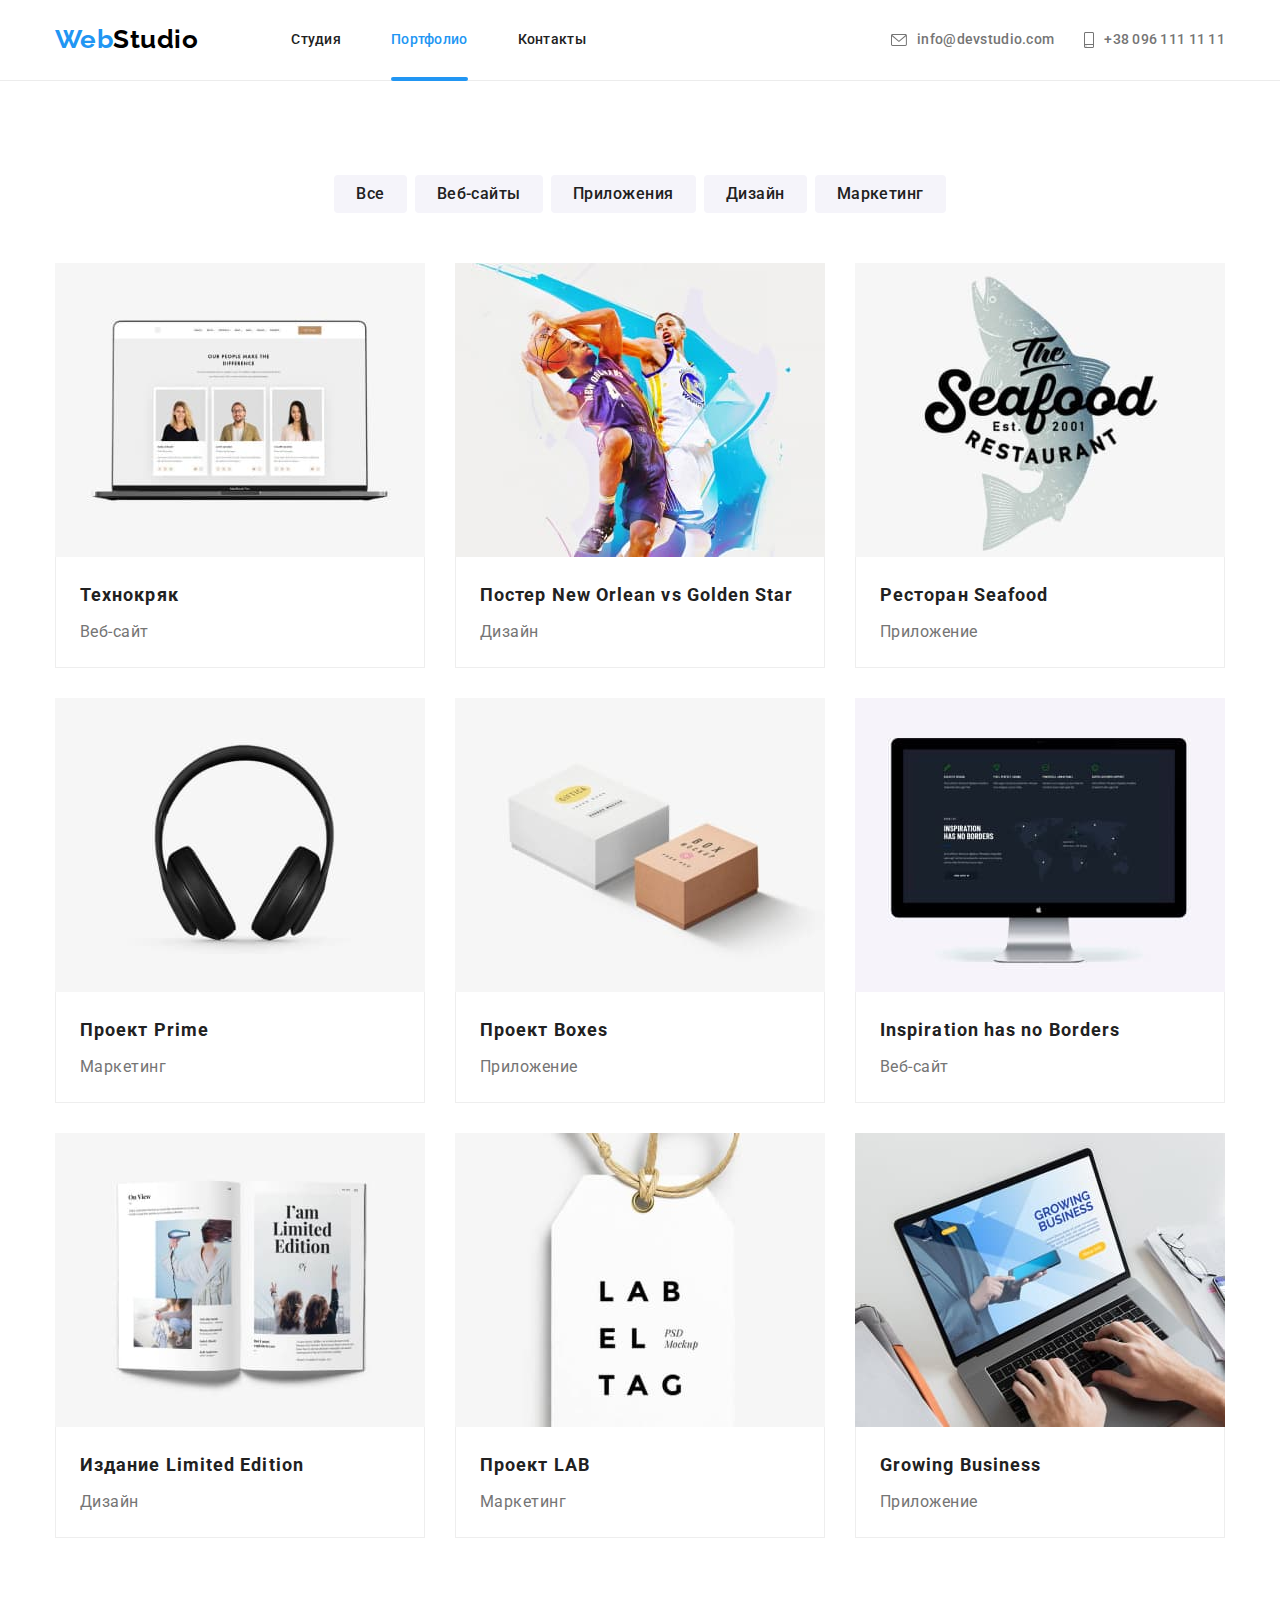
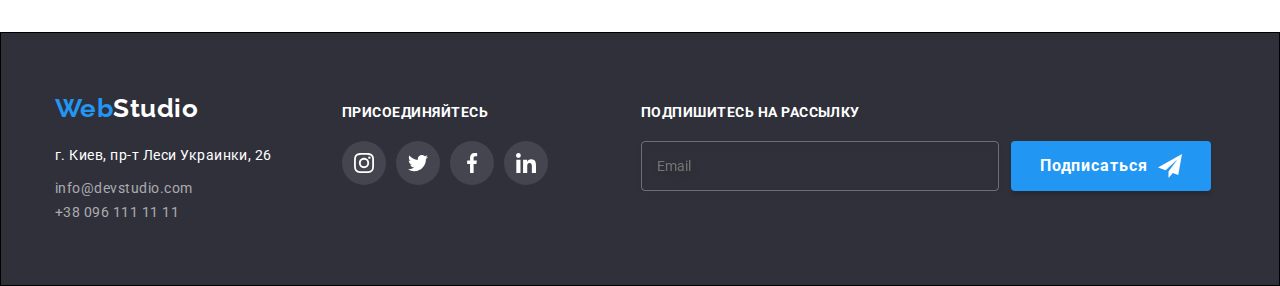
==== portfolio.html @ 1c94e8a3 "Initial commit" ====
<!DOCTYPE html>
<html lang="ru">

<head>
    <meta charset="UTF-8">
    <meta http-equiv="X-UA-Compatible" content="IE=edge">
    <meta name="viewport" content="width=device-width, initial-scale=1.0">
    <title>WebStudio</title>
    <link rel="preconnect" href="https://fonts.googleapis.com">
    <link rel="preconnect" href="https://fonts.gstatic.com" crossorigin>
    <link href="https://fonts.googleapis.com/css2?family=Raleway:wght@700&family=Roboto:wght@400;500;700;900&display=swap" rel="stylesheet">
    <link rel="stylesheet" href="./css/main.min.css">
</head>

<body>

    <!-- Шапка  -->
    <header class="header">

        <div class="container main-navigation__container">
            <nav class="main-navigation">
                <a class="logo" href="./index.html"><span class="logo__text">Web</span>Studio</a>

                <ul class="menu list">
                    <li class="menu__item">
                        <a class="menu__link" href="./index.html">Студия</a>
                    </li>
                    <li class="menu__item">
                        <a class="menu__link current" href="./portfolio.html">Портфолио</a>
                    </li>
                    <li class="menu__item">
                        <a class="menu__link " href="">Контакты</a>
                    </li>
                </ul>
            </nav>
            <ul class="contacts list">
                <li class="contacts__item">
                    <a class="contacts__link" href="mailto:info@devstudio.com">
                        <svg class="contacts__icon" width="16" height="12">
                            <use href="./images/icons.svg#envelope"></use>
                        </svg>info@devstudio.com</a>
                </li>
                <li class="contacts__item">
                    <a class="contacts__link" href="tel:+380961111111">
                        <svg class="contacts__icon" width="10" height="16">
                            <use href="./images/icons.svg#smartphone"></use>
                        </svg>+38 096 111 11 11</a>
                </li>
            </ul>
        </div>

    </header>

    <!-- Основное наполнение portfolio -->
    <main>

    
        <section class="gallery">
            <div class="gallery__wrapper">
                <!-- кнопки для выбора галереи -->
                <ul class="gallery-buttons">
                    <li class="gallery-buttons__item">
                        <button class="gallery-buttons__button" type="button">Все</button>
                    </li>
                    <li class="gallery-buttons__item">
                        <button class="gallery-buttons__button" type="button">Веб-сайты</button>
                    </li>
                    <li class="gallery-buttons__item">
                        <button class="gallery-buttons__button" type="button">Приложения</button>
                    </li>
                    <li class="gallery-buttons__item">
                        <button class="gallery-buttons__button" type="button">Дизайн</button>
                    </li>
                    <li class="gallery-buttons__item">
                        <button class="gallery-buttons__button" type="button">Маркетинг</button>
                    </li>
                </ul>
                
                <!-- проекты -->
                <ul class="gallery-projects">
                    <li class="gallery-projects__list">
                        <a class="gallery-projects__link" href="">
                            <div class="gallery-projects__wrapper">
                                <img class="gallery-projects__image" src="./images/portfolio/website.jpg" alt="На экране ноутбука фото разработчиков" width="370"
                                    height="294">
                                <p class="gallery-projects__article">Ресурс предлагает комплексные предложения с разным уровнем функционала и сервисов. Все это позволит посетителю получить исчерпывающие сведения о компании или частном лице.</p>
                            </div>
                            <div class="gallery-projects__container">
                                <h2 class="gallery-projects__title">Технокряк</h2>
                                <p class="gallery-projects__text">Веб-сайт</p>
                            </div>
                        </a>
                    </li>
                    <li class="gallery-projects__list">
                        <a class="gallery-projects__link" href="">
                            <div class="gallery-projects__wrapper">
                                <img class="gallery-projects__image" src="./images/portfolio/disign.jpg" alt="Два игрока играют в баскетбол" width="370"
                                height="294">
                                <p class="gallery-projects__article">Ресурс предлагает комплексные предложения с разным уровнем функционала и сервисов. Все это позволит посетителю
                                получить исчерпывающие сведения о компании или частном лице.</p>
                            </div>
                            <div class="gallery-projects__container">
                                <h2 class="gallery-projects__title">Постер New Orlean vs Golden Star</h2>
                                <p class="gallery-projects__text">Дизайн</p>
                            </div>
                        </a>
                    </li>
                    <li class="gallery-projects__list">
                        <a class="gallery-projects__link" href="">
                            <div class="gallery-projects__wrapper">
                                <img class="gallery-projects__image" src="./images/portfolio/app.jpg" alt="Эмблема с названием ресторана" width="370" height="294">
                                <p class="gallery-projects__article">Ресурс предлагает комплексные предложения с разным уровнем функционала и сервисов. Все это позволит посетителю получить исчерпывающие сведения о компании или частном лице.</p>
                            </div>
                            <div class="gallery-projects__container">
                                <h2 class="gallery-projects__title">Ресторан Seafood</h2>
                                <p class="gallery-projects__text">Приложение</p>
                            </div>
                        </a>
                    </li>
                    <li class="gallery-projects__list">
                        <a class="gallery-projects__link" href="">
                            <div class="gallery-projects__wrapper">
                                <img class="gallery-projects__image" src="./images/portfolio/marketing.jpg" alt="Изображены наушники" width="370" height="294">
                                <p class="gallery-projects__article">Ресурс предлагает комплексные предложения с разным уровнем функционала и сервисов. Все это позволит посетителю
                                получить исчерпывающие сведения о компании или частном лице.</p>
                            </div>
                            <div class="gallery-projects__container">
                                <h2 class="gallery-projects__title">Проект Prime</h2>
                                <p class="gallery-projects__text">Маркетинг</p>
                            </div>
                        </a>
                    </li>
                    <li class="gallery-projects__list">
                        <a class="gallery-projects__link" href="">
                            <div class="gallery-projects__wrapper">
                                <img class="gallery-projects__image" src="./images/portfolio/app-1.jpg" alt="Изображены две коробки" width="370" height="294">
                                <p class="gallery-projects__article">Ресурс предлагает комплексные предложения с разным уровнем функционала и сервисов. Все это позволит посетителю
                                получить исчерпывающие сведения о компании или частном лице.</p>
                            </div>
                            <div class="gallery-projects__container">
                                <h2 class="gallery-projects__title">Проект Boxes</h2>
                                <p class="gallery-projects__text">Приложение</p>
                            </div>
                        </a>
                    </li>
                    <li class="gallery-projects__list">
                        <a class="gallery-projects__link" href="">
                           <div class="gallery-projects__wrapper">
                                <img class="gallery-projects__image" src="./images/portfolio/website-1.jpg" alt="Изображен монитор ПК" width="370" height="294">
                                <p class="gallery-projects__article">Ресурс предлагает комплексные предложения с разным уровнем функционала и сервисов. Все это позволит посетителю
                                получить исчерпывающие сведения о компании или частном лице.</p>
                           </div>
                           <div class="gallery-projects__container">
                                <h2 class="gallery-projects__title" lang="en">Inspiration has no Borders</h2>
                                <p class="gallery-projects__text">Веб-сайт</p>
                           </div>
                        </a>
                    </li>
                    <li class="gallery-projects__list">
                        <a class="gallery-projects__link" href="">
                            <div class="gallery-projects__wrapper">
                                <img class="gallery-projects__image" src="./images/portfolio/disign-1.jpg" alt="Открыта книга с названием создания" width="370"
                                    height="294">
                                <p class="gallery-projects__article">Ресурс предлагает комплексные предложения с разным уровнем функционала и сервисов. Все это позволит посетителю
                                получить исчерпывающие сведения о компании или частном лице.</p>
                            </div>
                            <div class="gallery-projects__container">
                                <h2 class="gallery-projects__title">Издание Limited Edition</h2>
                                <p class="gallery-projects__text">Дизайн</p>
                            </div>
                        </a>
                    </li>
                    <li class="gallery-projects__list">
                        <a class="gallery-projects__link" href="">
                            <div class="gallery-projects__wrapper">
                                <img class="gallery-projects__image" src="./images/portfolio/marketing-1.jpg" alt="Эмблема проекта" width="370" height="294">
                                <p class="gallery-projects__article">Ресурс предлагает комплексные предложения с разным уровнем функционала и сервисов. Все это позволит посетителю
                                получить исчерпывающие сведения о компании или частном лице.</p>
                            </div>
                            <div class="gallery-projects__container">
                                <h2 class="gallery-projects__title">Проект LAB</h2>
                                <p class="gallery-projects__text">Маркетинг</p>
                            </div>
                        </a>
                    </li>
                    <li class="gallery-projects__list">
                        <a class="gallery-projects__link" href="">
                            <div class="gallery-projects__wrapper">
                                <img class="gallery-projects__image" src="./images/portfolio/app-2.jpg" alt="Открыт ноутбук на странице приложения" width="370"
                                    height="294">
                                <p class="gallery-projects__article">Ресурс предлагает комплексные предложения с разным уровнем функционала и сервисов. Все это позволит посетителю
                                получить исчерпывающие сведения о компании или частном лице.</p>
                            </div>
                            <div class="gallery-projects__container">
                                <h2 class="gallery-projects__title" lang="en">Growing Business</h2>
                                <p class="gallery-projects__text">Приложение</p>
                            </div>
                        </a>
                    </li>
                </ul>
            </div>
       
        </section>
    
    </main>

    <!-- Подвал сайта -->
    <footer class="footer">
    
        <div class="footer__wrapper">
    
            <div class="footer__contacts">
                <a class="footer__logo" href="./index.html"><span class="logo__text">Web</span>Studio</a>
                <address class="footer__addresses">
                    <ul class="footer__list">
                        <li class="footer__item">
                            <a class="footer__link" href="">г. Киев, пр-т Леси Украинки, 26</a>
                        </li>
                        <li class="footer-item">
                            <a class="footer__link footer__link--color "
                                href="mailto:info@devstudio.com">info@devstudio.com</a>
                        </li>
                        <li class="footer__item">
                            <a class="footer__link footer__link--color " href="tel:+380961111111">+38 096 111 11 11</a>
                        </li>
                    </ul>
                </address>
            </div>
    
            <div class="footer__social">
                <h2 class="footer-social__title">присоединяйтесь</h2>
                <ul class="footer-socials__items">
                    <li class="footer-socials__list">
                        <a class="footer-socials__link" href="">
                            <svg class="footer-socials__icon" width="20" height="20">
                                <use class="" href="./images/icons.svg#instagram"></use>
                            </svg>
                        </a>
                    </li>
                    <li class="footer-socials__list">
                        <a class="footer-socials__link" href="">
                            <svg class="footer-socials__icon" width="20" height="20">
                                <use class="" href="./images/icons.svg#twitter"></use>
                            </svg>
                        </a>
                    </li>
                    <li class="footer-socials__list">
                        <a class="footer-socials__link " href="">
                            <svg class="footer-socials__icon" width="20" height="20">
                                <use class="" href="./images/icons.svg#facebook"></use>
                            </svg>
                        </a>
                    </li>
                    <li class="footer-socials__list">
                        <a class="footer-socials__link" href="">
                            <svg class="footer-socials__icon" width="20" height="20">
                                <use class="" href="./images/icons.svg#linkedin"></use>
                            </svg>
                        </a>
                    </li>
                </ul>
            </div>
    
            <form class="footer-form">
                <p class="footer-form__text">Подпишитесь на рассылку</p>
                <div class="footer-form__subscribe">
                    <input class="footer-form__field" type="email" name="mail" placeholder="Email" />
                    <button class="button footer-form__button">Подписаться
                        <svg class="button__icon" width="24" height="24">
                            <use class="" href="./images/icons.svg#icon-send"></use>
                        </svg>
                    </button>
                </div>
            </form>
    
        </div>
    
    </footer>


</body>
</html>
---- css/main.min.css ----
/*! modern-normalize v1.1.0 | MIT License | https://github.com/sindresorhus/modern-normalize */*,::before,::after{box-sizing:border-box}html{line-height:1.15;-webkit-text-size-adjust:100%;-moz-tab-size:4;tab-size:4}body{margin:0;font-family:system-ui,-apple-system,"Segoe UI",Roboto,Helvetica,Arial,sans-serif,"Apple Color Emoji","Segoe UI Emoji"}hr{height:0;color:inherit}abbr[title]{text-decoration:underline dotted}b,strong{font-weight:bolder}code,kbd,samp,pre{font-family:ui-monospace, SFMono-Regular, Consolas, 'Liberation Mono', Menlo, monospace;font-size:1em}small{font-size:80%}sub,sup{font-size:75%;line-height:0;position:relative;vertical-align:baseline}sub{bottom:-0.25em}sup{top:-0.5em}table{text-indent:0;border-color:inherit}button,input,optgroup,select,textarea{font-family:inherit;font-size:100%;line-height:1.15;margin:0}button,select{text-transform:none}button,[type='button'],[type='reset'],[type='submit']{-webkit-appearance:button}::-moz-focus-inner{border-style:none;padding:0}:-moz-focusring{outline:1px dotted ButtonText}:-moz-ui-invalid{box-shadow:none}legend{padding:0}progress{vertical-align:baseline}::-webkit-inner-spin-button,::-webkit-outer-spin-button{height:auto}[type='search']{-webkit-appearance:textfield;outline-offset:-2px}::-webkit-search-decoration{-webkit-appearance:none}::-webkit-file-upload-button{-webkit-appearance:button;font:inherit}summary{display:list-item}body{color:#212121;background-color:#fff;font-family:"Roboto",sans-serif;letter-spacing:.03em}.menu,.contacts,.skills__list,.images__list,.team__list,.socials-icons,.client__items,.footer__list,.footer-socials__items,.gallery-buttons,.gallery-projects{margin:0;padding:0;list-style:none}.skills,.images,.team,.client,.gallery{padding-top:94px;padding-bottom:94px}.main-navigation__container,.hero__container,.skills__wrapper,.images__wrapper,.team__wrapper,.client__wrapper,.footer__wrapper,.gallery__wrapper{width:1200px;padding-left:15px;padding-right:15px;margin-left:auto;margin-right:auto}.logo,.footer__logo{font-family:'Raleway', sans-serif;font-weight:700;font-size:26px;line-height:1.2;text-decoration:none}.button,.button__form,.footer-form__button,.gallery-buttons__button{font-weight:700;font-size:16px;line-height:1.88;letter-spacing:0.06em;border-radius:4px;border:hidden;color:#fff;background-color:#2196f3;cursor:pointer}.images__title,.team__title,.client__title{font-weight:700;font-size:36px;line-height:1.17;margin:0 0 50px;padding:0;text-align:center}.socials-icons,.footer-socials__items{display:flex;align-items:center;justify-content:center;text-decoration:none}.socials-icons__link,.footer-socials__link{display:flex;align-items:center;justify-content:center;width:44px;height:44px;border-radius:50%}.header{border-bottom:1px solid #ececec}.main-navigation{display:flex;align-items:center}.main-navigation__container{display:flex;align-items:center;justify-content:space-between}.logo{color:#000000}.logo__text{color:#2196f3}.menu{display:flex;margin-left:93px}.menu__item{position:relative}.menu__item:not(:last-child){margin-right:50px}.menu__link{display:block;padding-top:32px;padding-bottom:32px;font-weight:500;font-size:14px;line-height:1.14;color:inherit;text-decoration:none;letter-spacing:0.02em}.menu__link.current::after{position:absolute;content:'';width:100%;height:4px;bottom:-1px;left:0;background:#2196f3;border-radius:2px}.menu__link.current{color:#2196f3}.menu__link:hover,.menu__link:focus{color:#2196f3}.menu__link{transition:color 250ms cubic-bezier(0.4, 0, 0.2, 1)}.contacts{display:flex}.contacts__item:not(:last-child){margin-right:30px}.contacts__link{display:flex;align-items:center;justify-content:center;color:#757575;font-weight:500;font-size:14px;line-height:1.14;text-decoration:none;letter-spacing:0.02em}.contacts__link:hover,.contacts__link:focus{color:#2196f3}.contacts__link{transition:color 250ms cubic-bezier(0.4, 0, 0.2, 1)}.contacts__icon{margin-right:10px;fill:currentColor}.menu__link .contacts__icon{transition:color 250ms cubic-bezier(0.4, 0, 0.2, 1)}.hero{background-color:#2f303a;text-align:center;padding-top:200px;padding-bottom:200px;background-image:linear-gradient(to right, rgba(47,48,58,0.4), rgba(47,48,58,0.4)),url("../images/hero-img.jpg");max-width:1600px;margin-left:auto;margin-right:auto}.hero__title{color:#fff;width:696px;font-weight:900;font-size:44px;line-height:1.36;letter-spacing:0.06em;text-transform:uppercase;margin:0 auto 30px}.button{padding:10px 32px;box-shadow:0px 4px 4px rgba(0,0,0,0.15);transition:background-color 250ms cubic-bezier(0.4, 0, 0.2, 1)}.button:hover,.button:focus{background-color:#188ce8}.backdrop{position:fixed;left:0;top:0;width:100%;height:100%;background:rgba(0,0,0,0.2);opacity:1;visibility:visible;transition:opacity 250ms cubic-bezier(0.4, 0, 0.2, 1),visibility 250ms cubic-bezier(0.4, 0, 0.2, 1),transform 250ms cubic-bezier(0.4, 0, 0.2, 1);z-index:10}.backdrop.is-hidden{opacity:0;pointer-events:none;visibility:hidden}.backdrop__form{position:absolute;top:50%;left:50%;transform:translate(-50%, -50%) scale(1);min-width:528px;min-height:581px;background-color:#fff;box-shadow:0px 1px 3px rgba(0,0,0,0.12),0px 1px 1px rgba(0,0,0,0.14),0px 2px 1px rgba(0,0,0,0.2);border-radius:4px;transition:transform 250ms cubic-bezier(0.4, 0, 0.2, 1)}.backdrop.is-hidden .backdrop__form{transform:translate(-50%, -50%) scale(0.5)}.backdrop__button{position:absolute;top:8px;right:8px;border:0;padding:0;width:30px;height:30px;border:1px solid rgba(0,0,0,0.1);border-radius:50%;background-color:#fff;cursor:pointer}.backdrop__button:hover,.backdrop__button:focus{color:#2196f3}.backdrop__icon{fill:currentColor;transition:color 250ms cubic-bezier(0.4, 0, 0.2, 1)}.form{padding:40px}.form__title{font-size:20px;line-height:1.15;letter-spacing:0.03em;margin:0;margin-bottom:12px}.form__field{position:relative;display:flex;flex-direction:column;font-weight:400;font-size:12px;line-height:1.16;letter-spacing:0.01em;color:#757575}.form__text{margin-bottom:4px}.form__icon{position:absolute;top:58%;left:12px;transform:translateY(-58%)}.form__field:focus-within>.form__icon{fill:#2196f3}.form__inputs{width:448px;border:1px solid rgba(33,33,33,0.2);border-radius:4px;margin-bottom:10px;padding:12px 13px;padding-left:42px;outline:transparent}.form__inputs:focus-within{border-color:#2196f3}.form__textarea{width:448px;border:1px solid rgba(33,33,33,0.2);border-radius:4px;margin-bottom:20px;padding:16px 12px;resize:none;outline:none}.form__textarea::placeholder{letter-spacing:0.01em;color:rgba(117,117,117,0.5)}.form__textarea:focus-within{border-color:#2196f3}.checkbox{display:flex;align-items:center;justify-content:center;font-weight:400;font-size:14px;line-height:1.71;color:var(--icon-sub-text);margin-bottom:30px}.checkbox__field{position:absolute;width:1px;height:1px;max-width:-1px;border:0;padding:0;clip:rect(0 0 0 0);overflow:hidden}.checkbox__icon{width:15px;height:15px;border:1px solid #212121;border-radius:4px;cursor:pointer;margin-right:7px}.checkbox__field:checked+.checkbox__icon{border-color:#2196f3;background-color:#2196f3;background-image:url("../images/check.svg");background-size:contain;background-origin:border-box}.button__form{display:block;margin-left:auto;margin-right:auto;padding:10px 55px;transition:background-color 250ms cubic-bezier(0.4, 0, 0.2, 1),box-shadow 250ms cubic-bezier(0.4, 0, 0.2, 1)}.button__form:hover,.button__form:focus{box-shadow:0px 4px 4px rgba(0,0,0,0.15)}.skills__list{display:flex}.skills__items{width:270px}.skills__items:not(:last-child){margin-right:30px}.skills__icons{display:flex;align-items:center;justify-content:center;width:270px;height:120px;background-color:#f5f4fa;margin-bottom:30px;border-radius:4px}.skills__title{font-weight:700;font-size:14px;line-height:1.14;text-transform:uppercase;margin:0;margin-bottom:10px;padding:0}.skills__text{color:#757575;font-weight:400;font-size:14px;line-height:1.71;margin:0;padding:0}.images{padding-top:0}.images__list{display:flex}.images__items{position:relative}.images__items:not(:last-child){margin-right:30px}.images__img{display:block}.images__text{position:absolute;bottom:0;left:0;width:370px;height:70px;font-weight:700;font-size:14px;line-height:1.14;color:#fff;text-align:center;padding-top:27px;padding-bottom:27px;margin:0;text-transform:uppercase;background:rgba(47,48,58,0.8)}.team{background-color:#f5f4fa}.team__list{display:flex}.team__items{text-align:center;background-color:#fff;box-shadow:0px 1px 3px rgba(0,0,0,0.12),0px 1px 1px rgba(0,0,0,0.14),0px 2px 1px rgba(0,0,0,0.2);border-radius:0px 0px 4px 4px}.team__items:not(:last-child){margin-right:30px}.team__img{display:block}.team__content{padding-top:30px;padding-bottom:30px}.team__subtitle{font-weight:500;font-size:16px;line-height:1.19;margin-top:0;margin-bottom:10px}.team__text{font-weight:400;font-size:16px;line-height:1.17;color:#757575;margin:0;margin-bottom:16px}.socials-icons__list:not(:last-child){margin-right:10px}.socials-icons__link{color:#afb1b8;transition:background-color 250ms cubic-bezier(0.4, 0, 0.2, 1)}.socials-icons__link:hover,.socials-icons__link:focus{color:#fff;background-color:#2196f3}.socials-icons__icon{fill:currentColor;transition:color 250ms cubic-bezier(0.4, 0, 0.2, 1)}.client__items{display:flex}.client__list:not(:last-child){margin-right:30px}.client__link{display:flex;align-items:center;justify-content:center;color:#afb1b8;border:1px solid #afb1b8;border-radius:4px;width:170px;height:92px;transition:border 250ms cubic-bezier(0.4, 0, 0.2, 1)}.client__link:hover,.client__link:focus{color:#2196f3;border:1px solid #2196f3}.client__icon{fill:currentColor;transition:color 250ms cubic-bezier(0.4, 0, 0.2, 1)}.footer{background-color:#2f303a;font-weight:400;font-size:14px;line-height:1.71;border:1px solid #000000;padding-top:60px;padding-bottom:60px}.footer__wrapper{display:flex;align-items:baseline}.footer__contacts{margin-right:70px}.footer__logo{display:block;font-style:inherit;text-decoration:none;color:#fff;margin-bottom:20px}.footer__text{color:#2196f3}.footer__addresses{text-decoration:none;color:#fff;font-style:inherit}.footer__item:not(:last-child){margin-bottom:9px}.footer__link{text-decoration:none;color:#fff;font-style:inherit}.footer__link--color{color:rgba(255,255,255,0.6)}.footer__social{margin-right:93px}.footer-social__title{font-weight:700;font-size:14px;line-height:1.14;text-transform:uppercase;color:#fff;margin-top:0;margin-bottom:20px}.footer-socials__list:not(:last-child){margin-right:10px}.footer-socials__link{background-color:rgba(255,255,255,0.1);border-radius:50%;transition:background-color 250ms cubic-bezier(0.4, 0, 0.2, 1)}.footer-socials__link:hover,.footer-socials__link:focus{color:#ffffff;background-color:#2196f3}.footer-socials__icon{fill:#fff}.footer-form{display:flex;flex-direction:column}.footer-form__text{display:flex;flex-direction:column;font-weight:700;line-height:1.14;text-transform:uppercase;margin-top:0;margin-bottom:20px;color:#fff}.footer-form__subscribe{display:flex;flex-direction:row;padding:0;margin:0}.footer-form__field{width:358px;padding:10px 15px;margin-right:12px;border:1px solid rgba(255,255,255,0.3);filter:drop-shadow(0px 4px 4px rgba(0,0,0,0.15));border-radius:4px;color:#fff;background-color:transparent;outline:transparent}.footer-form__button{display:flex;align-items:center;justify-content:center;width:200px;height:50px;padding:0;transition:background-color 250ms cubic-bezier(0.4, 0, 0.2, 1)}.footer-form__button:hover,.footer-form__button:focus{background-color:#188ce8}.button__icon{margin-left:10px;fill:#fff}.gallery-buttons{display:flex;justify-content:center;margin-bottom:50px}.gallery-buttons__item:not(:last-child){margin-right:8px}.gallery-buttons__button{font-weight:500;line-height:1.62;color:inherit;letter-spacing:inherit;padding:6px 22px;box-shadow:none;background-color:#f5f4fa;transition:background-color 250ms cubic-bezier(0.4, 0, 0.2, 1),color 250ms cubic-bezier(0.4, 0, 0.2, 1),box-shadow 250ms cubic-bezier(0.4, 0, 0.2, 1)}.gallery-buttons__button:hover,.gallery-buttons__button:focus{background-color:#2196f3;color:#fff;box-shadow:0px 3px 1px rgba(0,0,0,0.1),0px 1px 2px rgba(0,0,0,0.08),0px 2px 2px rgba(0,0,0,0.12)}.gallery-projects{display:flex;flex-wrap:wrap}.gallery-projects__list{position:relative;width:370px;margin-right:30px;margin-bottom:30px}.gallery-projects__list:nth-child(3n){margin-right:0}.gallery-projects__list:nth-last-child(-n+3){margin-bottom:0}.gallery-projects__link{display:block;text-decoration:none;color:inherit;transition:background-color 250ms cubic-bezier(0.4, 0, 0.2, 1),box-shadow 250ms cubic-bezier(0.4, 0, 0.2, 1)}.gallery-projects__link:hover,.gallery-projects__link:focus{background-color:#fff;box-shadow:0px 1px 1px rgba(0,0,0,0.12),0px 4px 4px rgba(0,0,0,0.06),1px 4px 6px rgba(0,0,0,0.16)}.gallery-projects__wrapper{position:relative;overflow:hidden}.gallery-projects__image{display:block;border:hidden}.gallery-projects__article{position:absolute;top:0;left:0;width:100%;height:100%;color:#fff;font-weight:400;font-size:18px;line-height:1.56;margin:0;padding:63px 24px;background:rgba(33,150,243,0.9);transform:translateY(100%);transition:transform 250ms cubic-bezier(0.4, 0, 0.2, 1)}.gallery-projects__link:hover .gallery-projects__article,.gallery-projects__link:focus .gallery-projects__article{transform:translateY(0)}.gallery-projects__container{padding:20px 24px;border:1px solid #eeeeee;border-top:0}.gallery-projects__title{font-weight:700;font-size:18px;line-height:2;letter-spacing:0.06em;margin-top:0;margin-bottom:4px}.gallery-projects__text{font-weight:400;font-size:16px;line-height:1.88;color:#757575;margin:0}
/*# sourceMappingURL=main.min.css.map */
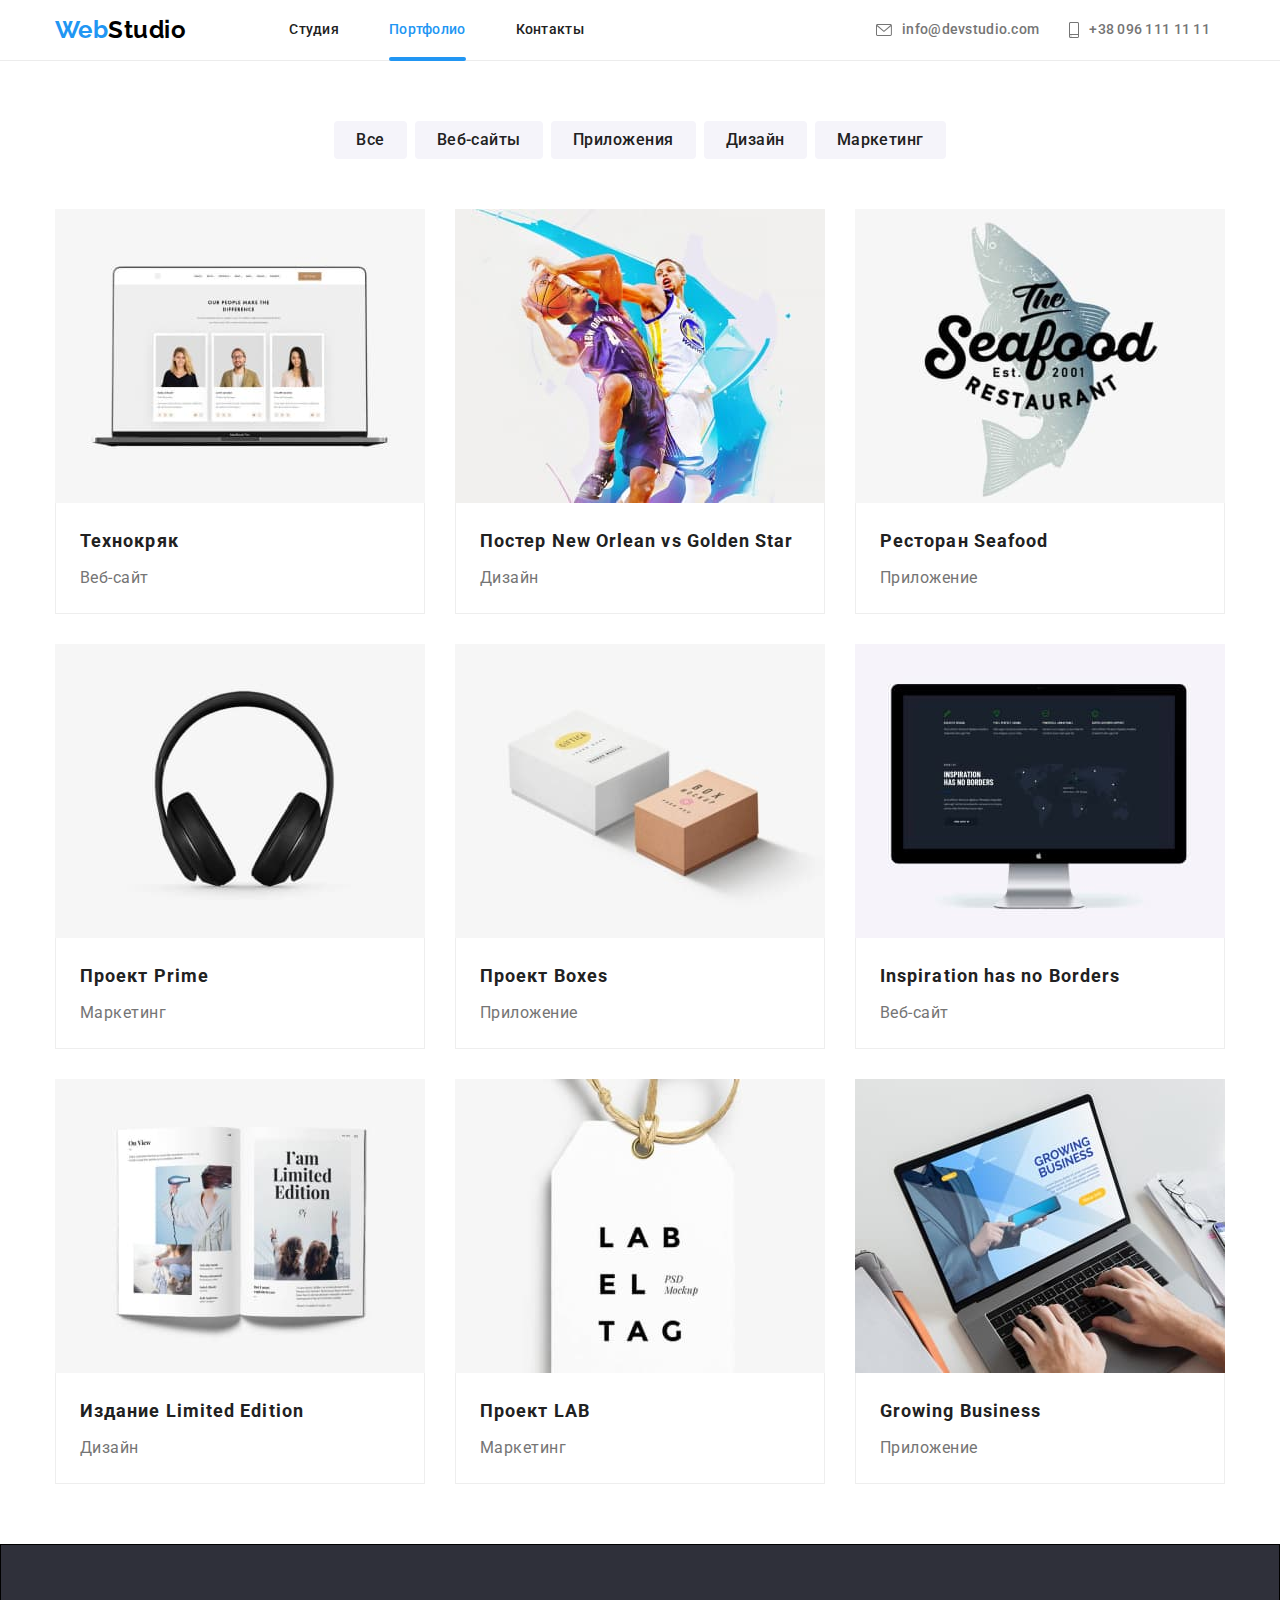
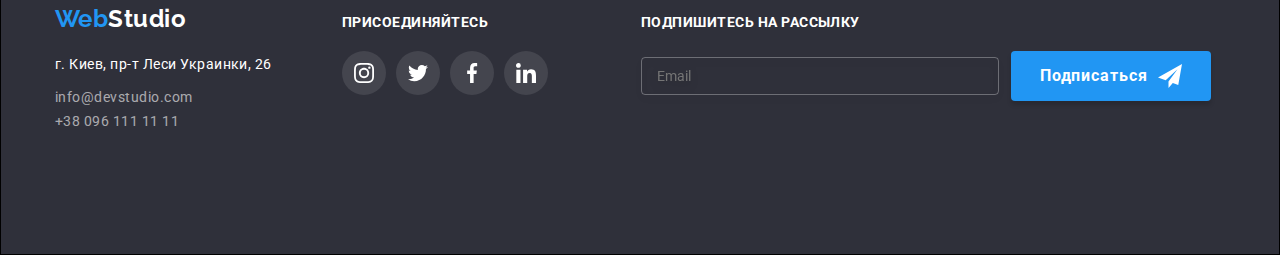
==== commit edffbcf4: "adaptive styles   footer and  client complete" ====
--- a/portfolio.html
+++ b/portfolio.html
@@ -16,40 +16,55 @@
 
     <!-- Шапка  -->
     <header class="header">
-
-        <div class="container main-navigation__container">
-            <nav class="main-navigation">
-                <a class="logo" href="./index.html"><span class="logo__text">Web</span>Studio</a>
-
-                <ul class="menu list">
-                    <li class="menu__item">
-                        <a class="menu__link" href="./index.html">Студия</a>
-                    </li>
-                    <li class="menu__item">
-                        <a class="menu__link current" href="./portfolio.html">Портфолио</a>
-                    </li>
-                    <li class="menu__item">
-                        <a class="menu__link " href="">Контакты</a>
-                    </li>
-                </ul>
-            </nav>
-            <ul class="contacts list">
-                <li class="contacts__item">
-                    <a class="contacts__link" href="mailto:info@devstudio.com">
-                        <svg class="contacts__icon" width="16" height="12">
-                            <use href="./images/icons.svg#envelope"></use>
-                        </svg>info@devstudio.com</a>
-                </li>
-                <li class="contacts__item">
-                    <a class="contacts__link" href="tel:+380961111111">
-                        <svg class="contacts__icon" width="10" height="16">
-                            <use href="./images/icons.svg#smartphone"></use>
-                        </svg>+38 096 111 11 11</a>
-                </li>
-            </ul>
+    
+        <div class="main-navigation__container">
+            <a class="logo" href="./index.html"><span class="logo__text">Web</span>Studio</a>
+            <button class="main-navigation__menu-button is-open" type="button" data-menu-data
+                aria-controls="main-navigation__wrapper" aria-expanded="false">
+                <svg class="" aria-label="переключатель мобильного меню" width="32" height="32">
+                    <use class="main-navigation__icon-menu" href="./images/icons.svg#menu-mob"></use>
+                    <use class="main-navigation__icon-close" href="./images/icons.svg#close-mob"></use>
+                </svg>
+            </button>
+            <div class="main-navigation__wrapper is-open" id="main-navigation__wrapper" data-menu>
+                <nav class="main-navigation">
+                    <ul class="menu">
+                        <li class="menu__item">
+                            <a class="menu__link" href="./index.html">Студия</a>
+                        </li>
+                        <li class="menu__item">
+                            <a class="menu__link current" href="./portfolio.html">Портфолио</a>
+                        </li>
+                        <li class="menu__item">
+                            <a class="menu__link " href="">Контакты</a>
+                        </li>
+                    </ul>
+                </nav>
+                <ul class="contacts">
+                    <li class="contacts__item">
+                        <a class="contacts__link contacts__link--style" href="tel:+380961111111">
+                            <svg class="contacts__icon" width="10" height="16">
+                                <use href="./images/icons.svg#smartphone"></use>
+                            </svg>+38 096 111 11 11</a>
+                    </li>
+                    <li class="contacts__item">
+                        <a class="contacts__link" href="mailto:info@devstudio.com">
+                            <svg class="contacts__icon" width="16" height="12">
+                                <use href="./images/icons.svg#envelope"></use>
+                            </svg>info@devstudio.com</a>
+                    </li>
+                </ul>
+                <ul class="main-navigation__mobile-list">
+                    <li class="main-navigation__mobile-item"><a class="main-navigation__mobile-lihk">Instagram</a></li>
+                    <li class="main-navigation__mobile-item"><a class="main-navigation__mobile-lihk">Twitter</a></li>
+                    <li class="main-navigation__mobile-item"><a class="main-navigation__mobile-lihk">Facebook</a></li>
+                    <li class="main-navigation__mobile-item"><a class="main-navigation__mobile-lihk">LinkedIn</a></li>
+                </ul>
+            </div>
         </div>
-
+    
     </header>
+
 
     <!-- Основное наполнение portfolio -->
     <main>
--- a/css/main.min.css
+++ b/css/main.min.css
@@ -3,6 +3,6 @@
  Consolas,  'Liberation Mono',  Menlo,- monospace;font-size:1em}small{font-size:80%}sub,sup{font-size:75%;line-height:0;position:relative;vertical-align:baseline}sub{bottom:-0.25em}sup{top:-0.5em}table{text-indent:0;border-color:inherit}button,input,optgroup,select,textarea{font-family:inherit;font-size:100%;line-height:1.15;margin:0}button,select{text-transform:none}button,[type='button'],[type='reset'],[type='submit']{-webkit-appearance:button}::-moz-focus-inner{border-style:none;padding:0}:-moz-focusring{outline:1px dotted ButtonText}:-moz-ui-invalid{box-shadow:none}legend{padding:0}progress{vertical-align:baseline}::-webkit-inner-spin-button,::-webkit-outer-spin-button{height:auto}[type='search']{-webkit-appearance:textfield;outline-offset:-2px}::-webkit-search-decoration{-webkit-appearance:none}::-webkit-file-upload-button{-webkit-appearance:button;font:inherit}summary{display:list-item}body{color:#212121;background-color:#fff;font-family:"Roboto",sans-serif;letter-spacing:.03em}.menu,.contacts,.skills__list,.images__list,.team__list,.socials-icons,.client__items,.footer__list,.footer-socials__items,.gallery-buttons,.gallery-projects{margin:0;padding:0;list-style:none}.skills,.images,.team,.client,.gallery{padding-top:94px;padding-bottom:94px}.main-navigation__container,.hero__container,.skills__wrapper,.images__wrapper,.team__wrapper,.client__wrapper,.footer__wrapper,.gallery__wrapper{width:1200px;padding-left:15px;padding-right:15px;margin-left:auto;margin-right:auto}.logo,.footer__logo{font-family:'Raleway',- sans-serif;font-weight:700;font-size:26px;line-height:1.2;text-decoration:none}.button,.button__form,.footer-form__button,.gallery-buttons__button{font-weight:700;font-size:16px;line-height:1.88;letter-spacing:0.06em;border-radius:4px;border:hidden;color:#fff;background-color:#2196f3;cursor:pointer}.images__title,.team__title,.client__title{font-weight:700;font-size:36px;line-height:1.17;margin:0 0 50px;padding:0;text-align:center}.socials-icons,.footer-socials__items{display:flex;align-items:center;justify-content:center;text-decoration:none}.socials-icons__link,.footer-socials__link{display:flex;align-items:center;justify-content:center;width:44px;height:44px;border-radius:50%}.header{border-bottom:1px solid #ececec}.main-navigation{display:flex;align-items:center}.main-navigation__container{display:flex;align-items:center;justify-content:space-between}.logo{color:#000000}.logo__text{color:#2196f3}.menu{display:flex;margin-left:93px}.menu__item{position:relative}.menu__item:not(:last-child){margin-right:50px}.menu__link{display:block;padding-top:32px;padding-bottom:32px;font-weight:500;font-size:14px;line-height:1.14;color:inherit;text-decoration:none;letter-spacing:0.02em}.menu__link.current::after{position:absolute;content:'';width:100%;height:4px;bottom:-1px;left:0;background:#2196f3;border-radius:2px}.menu__link.current{color:#2196f3}.menu__link:hover,.menu__link:focus{color:#2196f3}.menu__link{transition:color 250ms cubic-bezier(0.4, 0, 0.2, 1)}.contacts{display:flex}.contacts__item:not(:last-child){margin-right:30px}.contacts__link{display:flex;align-items:center;justify-content:center;color:#757575;font-weight:500;font-size:14px;line-height:1.14;text-decoration:none;letter-spacing:0.02em}.contacts__link:hover,.contacts__link:focus{color:#2196f3}.contacts__link{transition:color 250ms cubic-bezier(0.4, 0, 0.2, 1)}.contacts__icon{margin-right:10px;fill:currentColor}.menu__link .contacts__icon{transition:color 250ms cubic-bezier(0.4, 0, 0.2, 1)}.hero{background-color:#2f303a;text-align:center;padding-top:200px;padding-bottom:200px;background-image:linear-gradient(to right, rgba(47,48,58,0.4), rgba(47,48,58,0.4)),url("../images/hero-img.jpg");max-width:1600px;margin-left:auto;margin-right:auto}.hero__title{color:#fff;width:696px;font-weight:900;font-size:44px;line-height:1.36;letter-spacing:0.06em;text-transform:uppercase;margin:0 auto 30px}.button{padding:10px 32px;box-shadow:0px 4px 4px rgba(0,0,0,0.15);transition:background-color 250ms cubic-bezier(0.4, 0, 0.2, 1)}.button:hover,.button:focus{background-color:#188ce8}.backdrop{position:fixed;left:0;top:0;width:100%;height:100%;background:rgba(0,0,0,0.2);opacity:1;visibility:visible;transition:opacity 250ms cubic-bezier(0.4, 0, 0.2, 1),visibility 250ms cubic-bezier(0.4, 0, 0.2, 1),transform 250ms cubic-bezier(0.4, 0, 0.2, 1);z-index:10}.backdrop.is-hidden{opacity:0;pointer-events:none;visibility:hidden}.backdrop__form{position:absolute;top:50%;left:50%;transform:translate(-50%, -50%) scale(1);min-width:528px;min-height:581px;background-color:#fff;box-shadow:0px 1px 3px rgba(0,0,0,0.12),0px 1px 1px rgba(0,0,0,0.14),0px 2px 1px rgba(0,0,0,0.2);border-radius:4px;transition:transform 250ms cubic-bezier(0.4, 0, 0.2, 1)}.backdrop.is-hidden .backdrop__form{transform:translate(-50%, -50%) scale(0.5)}.backdrop__button{position:absolute;top:8px;right:8px;border:0;padding:0;width:30px;height:30px;border:1px solid rgba(0,0,0,0.1);border-radius:50%;background-color:#fff;cursor:pointer}.backdrop__button:hover,.backdrop__button:focus{color:#2196f3}.backdrop__icon{fill:currentColor;transition:color 250ms cubic-bezier(0.4, 0, 0.2, 1)}.form{padding:40px}.form__title{font-size:20px;line-height:1.15;letter-spacing:0.03em;margin:0;margin-bottom:12px}.form__field{position:relative;display:flex;flex-direction:column;font-weight:400;font-size:12px;line-height:1.16;letter-spacing:0.01em;color:#757575}.form__text{margin-bottom:4px}.form__icon{position:absolute;top:58%;left:12px;transform:translateY(-58%)}.form__field:focus-within>.form__icon{fill:#2196f3}.form__inputs{width:448px;border:1px solid rgba(33,33,33,0.2);border-radius:4px;margin-bottom:10px;padding:12px 13px;padding-left:42px;outline:transparent}.form__inputs:focus-within{border-color:#2196f3}.form__textarea{width:448px;border:1px solid rgba(33,33,33,0.2);border-radius:4px;margin-bottom:20px;padding:16px 12px;resize:none;outline:none}.form__textarea::placeholder{letter-spacing:0.01em;color:rgba(117,117,117,0.5)}.form__textarea:focus-within{border-color:#2196f3}.checkbox{display:flex;align-items:center;justify-content:center;font-weight:400;font-size:14px;line-height:1.71;color:var(--icon-sub-text);margin-bottom:30px}.checkbox__field{position:absolute;width:1px;height:1px;max-width:-1px;border:0;padding:0;clip:rect(0 0 0 0);overflow:hidden}.checkbox__icon{width:15px;height:15px;border:1px solid #212121;border-radius:4px;cursor:pointer;margin-right:7px}.checkbox__field:checked+.checkbox__icon{border-color:#2196f3;background-color:#2196f3;background-image:url("../images/check.svg");background-size:contain;background-origin:border-box}.button__form{display:block;margin-left:auto;margin-right:auto;padding:10px 55px;transition:background-color 250ms cubic-bezier(0.4, 0, 0.2, 1),box-shadow 250ms cubic-bezier(0.4, 0, 0.2, 1)}.button__form:hover,.button__form:focus{box-shadow:0px 4px 4px rgba(0,0,0,0.15)}.skills__list{display:flex}.skills__items{width:270px}.skills__items:not(:last-child){margin-right:30px}.skills__icons{display:flex;align-items:center;justify-content:center;width:270px;height:120px;background-color:#f5f4fa;margin-bottom:30px;border-radius:4px}.skills__title{font-weight:700;font-size:14px;line-height:1.14;text-transform:uppercase;margin:0;margin-bottom:10px;padding:0}.skills__text{color:#757575;font-weight:400;font-size:14px;line-height:1.71;margin:0;padding:0}.images{padding-top:0}.images__list{display:flex}.images__items{position:relative}.images__items:not(:last-child){margin-right:30px}.images__img{display:block}.images__text{position:absolute;bottom:0;left:0;width:370px;height:70px;font-weight:700;font-size:14px;line-height:1.14;color:#fff;text-align:center;padding-top:27px;padding-bottom:27px;margin:0;text-transform:uppercase;background:rgba(47,48,58,0.8)}.team{background-color:#f5f4fa}.team__list{display:flex}.team__items{text-align:center;background-color:#fff;box-shadow:0px 1px 3px rgba(0,0,0,0.12),0px 1px 1px rgba(0,0,0,0.14),0px 2px 1px rgba(0,0,0,0.2);border-radius:0px 0px 4px 4px}.team__items:not(:last-child){margin-right:30px}.team__img{display:block}.team__content{padding-top:30px;padding-bottom:30px}.team__subtitle{font-weight:500;font-size:16px;line-height:1.19;margin-top:0;margin-bottom:10px}.team__text{font-weight:400;font-size:16px;line-height:1.17;color:#757575;margin:0;margin-bottom:16px}.socials-icons__list:not(:last-child){margin-right:10px}.socials-icons__link{color:#afb1b8;transition:background-color 250ms cubic-bezier(0.4, 0, 0.2, 1)}.socials-icons__link:hover,.socials-icons__link:focus{color:#fff;background-color:#2196f3}.socials-icons__icon{fill:currentColor;transition:color 250ms cubic-bezier(0.4, 0, 0.2, 1)}.client__items{display:flex}.client__list:not(:last-child){margin-right:30px}.client__link{display:flex;align-items:center;justify-content:center;color:#afb1b8;border:1px solid #afb1b8;border-radius:4px;width:170px;height:92px;transition:border 250ms cubic-bezier(0.4, 0, 0.2, 1)}.client__link:hover,.client__link:focus{color:#2196f3;border:1px solid #2196f3}.client__icon{fill:currentColor;transition:color 250ms cubic-bezier(0.4, 0, 0.2, 1)}.footer{background-color:#2f303a;font-weight:400;font-size:14px;line-height:1.71;border:1px solid #000000;padding-top:60px;padding-bottom:60px}.footer__wrapper{display:flex;align-items:baseline}.footer__contacts{margin-right:70px}.footer__logo{display:block;font-style:inherit;text-decoration:none;color:#fff;margin-bottom:20px}.footer__text{color:#2196f3}.footer__addresses{text-decoration:none;color:#fff;font-style:inherit}.footer__item:not(:last-child){margin-bottom:9px}.footer__link{text-decoration:none;color:#fff;font-style:inherit}.footer__link--color{color:rgba(255,255,255,0.6)}.footer__social{margin-right:93px}.footer-social__title{font-weight:700;font-size:14px;line-height:1.14;text-transform:uppercase;color:#fff;margin-top:0;margin-bottom:20px}.footer-socials__list:not(:last-child){margin-right:10px}.footer-socials__link{background-color:rgba(255,255,255,0.1);border-radius:50%;transition:background-color 250ms cubic-bezier(0.4, 0, 0.2, 1)}.footer-socials__link:hover,.footer-socials__link:focus{color:#ffffff;background-color:#2196f3}.footer-socials__icon{fill:#fff}.footer-form{display:flex;flex-direction:column}.footer-form__text{display:flex;flex-direction:column;font-weight:700;line-height:1.14;text-transform:uppercase;margin-top:0;margin-bottom:20px;color:#fff}.footer-form__subscribe{display:flex;flex-direction:row;padding:0;margin:0}.footer-form__field{width:358px;padding:10px 15px;margin-right:12px;border:1px solid rgba(255,255,255,0.3);filter:drop-shadow(0px 4px 4px rgba(0,0,0,0.15));border-radius:4px;color:#fff;background-color:transparent;outline:transparent}.footer-form__button{display:flex;align-items:center;justify-content:center;width:200px;height:50px;padding:0;transition:background-color 250ms cubic-bezier(0.4, 0, 0.2, 1)}.footer-form__button:hover,.footer-form__button:focus{background-color:#188ce8}.button__icon{margin-left:10px;fill:#fff}.gallery-buttons{display:flex;justify-content:center;margin-bottom:50px}.gallery-buttons__item:not(:last-child){margin-right:8px}.gallery-buttons__button{font-weight:500;line-height:1.62;color:inherit;letter-spacing:inherit;padding:6px 22px;box-shadow:none;background-color:#f5f4fa;transition:background-color 250ms cubic-bezier(0.4, 0, 0.2, 1),color 250ms cubic-bezier(0.4, 0, 0.2, 1),box-shadow 250ms cubic-bezier(0.4, 0, 0.2, 1)}.gallery-buttons__button:hover,.gallery-buttons__button:focus{background-color:#2196f3;color:#fff;box-shadow:0px 3px 1px rgba(0,0,0,0.1),0px 1px 2px rgba(0,0,0,0.08),0px 2px 2px rgba(0,0,0,0.12)}.gallery-projects{display:flex;flex-wrap:wrap}.gallery-projects__list{position:relative;width:370px;margin-right:30px;margin-bottom:30px}.gallery-projects__list:nth-child(3n){margin-right:0}.gallery-projects__list:nth-last-child(-n+3){margin-bottom:0}.gallery-projects__link{display:block;text-decoration:none;color:inherit;transition:background-color 250ms cubic-bezier(0.4, 0, 0.2, 1),box-shadow 250ms cubic-bezier(0.4, 0, 0.2, 1)}.gallery-projects__link:hover,.gallery-projects__link:focus{background-color:#fff;box-shadow:0px 1px 1px rgba(0,0,0,0.12),0px 4px 4px rgba(0,0,0,0.06),1px 4px 6px rgba(0,0,0,0.16)}.gallery-projects__wrapper{position:relative;overflow:hidden}.gallery-projects__image{display:block;border:hidden}.gallery-projects__article{position:absolute;top:0;left:0;width:100%;height:100%;color:#fff;font-weight:400;font-size:18px;line-height:1.56;margin:0;padding:63px 24px;background:rgba(33,150,243,0.9);transform:translateY(100%);transition:transform 250ms cubic-bezier(0.4, 0, 0.2, 1)}.gallery-projects__link:hover .gallery-projects__article,.gallery-projects__link:focus .gallery-projects__article{transform:translateY(0)}.gallery-projects__container{padding:20px 24px;border:1px solid #eeeeee;border-top:0}.gallery-projects__title{font-weight:700;font-size:18px;line-height:2;letter-spacing:0.06em;margin-top:0;margin-bottom:4px}.gallery-projects__text{font-weight:400;font-size:16px;line-height:1.88;color:#757575;margin:0}
+ monospace;font-size:1em}small{font-size:80%}sub,sup{font-size:75%;line-height:0;position:relative;vertical-align:baseline}sub{bottom:-0.25em}sup{top:-0.5em}table{text-indent:0;border-color:inherit}button,input,optgroup,select,textarea{font-family:inherit;font-size:100%;line-height:1.15;margin:0}button,select{text-transform:none}button,[type='button'],[type='reset'],[type='submit']{-webkit-appearance:button}::-moz-focus-inner{border-style:none;padding:0}:-moz-focusring{outline:1px dotted ButtonText}:-moz-ui-invalid{box-shadow:none}legend{padding:0}progress{vertical-align:baseline}::-webkit-inner-spin-button,::-webkit-outer-spin-button{height:auto}[type='search']{-webkit-appearance:textfield;outline-offset:-2px}::-webkit-search-decoration{-webkit-appearance:none}::-webkit-file-upload-button{-webkit-appearance:button;font:inherit}summary{display:list-item}.menu,.contacts,.main-navigation__mobile-list,.skills__list,.team__list,.socials-icons,.client__items,.footer__list,.footer-socials__items,.gallery-buttons,.gallery-projects{margin:0;padding:0;list-style:none}.skills,.images,.team,.client,.gallery{padding-top:60px;padding-bottom:60px}.main-navigation__container,.main-navigation__wrapper,.hero__container,.skills__wrapper,.team__wrapper,.client__wrapper,.footer__wrapper,.gallery__wrapper{width:100%;padding-left:15px;padding-right:15px;margin-left:auto;margin-right:auto}@media screen and (min-width: 1200px){.main-navigation__container,.main-navigation__wrapper,.hero__container,.skills__wrapper,.team__wrapper,.client__wrapper,.footer__wrapper,.gallery__wrapper{width:1200px}}.logo,.footer__logo{font-family:'Raleway',+ sans-serif;font-weight:700;text-decoration:none}.button,.button__form,.footer-form__button,.gallery-buttons__button{font-weight:700;font-size:16px;line-height:1.88;letter-spacing:0.06em;border-radius:4px;border:hidden;color:#fff;background-color:#2196f3;cursor:pointer}.team__title,.client__title{font-weight:700;font-size:28px;line-height:1.18;margin:0 0 30px;padding:0;text-align:center}.socials-icons,.footer-socials__items{display:flex;align-items:center;justify-content:center;text-decoration:none}.socials-icons__link,.footer-socials__link{display:flex;align-items:center;justify-content:center;width:44px;height:44px;border-radius:50%}body{color:#212121;background-color:#fff;font-family:"Roboto",sans-serif;letter-spacing:.03em}@media screen and (min-width: 768px){.header{border-bottom:1px solid #ECECEC}}.main-navigation__container{position:relative;display:flex;align-items:center;justify-content:space-between}@media screen and (min-width: 768px){.main-navigation__container .main-navigation__menu-button{display:none}}.logo{font-size:24px;line-height:1.17;padding-top:16px;padding-bottom:16px;color:#000000}.logo__text{color:#2196f3}.main-navigation__menu-button{display:inline-flex;margin:0;padding:0;border:none;background-color:transparent}.main-navigation__menu-button.is-open .main-navigation__icon-menu{display:block}.main-navigation__menu-button.is-open .main-navigation__icon-close{display:none}.main-navigation__menu-button .main-navigation__icon-close{display:block}.main-navigation__menu-button .main-navigation__icon-menu{display:none}.main-navigation__wrapper.is-open{display:none}@media screen and (max-width: 767px){.main-navigation__wrapper{display:block;position:absolute;top:48px;left:0%;width:100%;height:796px;background-color:#fff}}@media screen and (min-width: 768px){.main-navigation__wrapper.is-open{display:flex;flex-grow:1;justify-content:space-between}}@media screen and (max-width: 767px){.menu{margin-bottom:302px;margin-left:25px}}@media screen and (min-width: 768px){.menu{display:flex;align-items:center;margin-left:88px}}.menu__item:not(:last-child){margin-bottom:32px}@media screen and (min-width: 768px){.menu__item:not(:last-child){margin-bottom:0;margin-right:50px}}.menu__link{position:relative;display:block;font-weight:500;font-size:40px;line-height:1.18;color:inherit;text-decoration:none;letter-spacing:0.02em}@media screen and (min-width: 768px){.menu__link{font-size:14px;line-height:1.14}.menu__link.current::after{position:absolute;content:'';width:100%;height:4px;bottom:-23px;left:0;background:#2196f3;border-radius:2px}}.menu__link.current{color:#2196f3}.menu__link:hover,.menu__link:focus{color:#2196f3}.menu__link{transition:color 250ms cubic-bezier(0.4, 0, 0.2, 1)}.contacts{margin-bottom:64px;margin-left:25px}@media screen and (min-width: 768px){.contacts{display:flex;flex-direction:column-reverse;margin-bottom:0;padding-left:0}}@media screen and (min-width: 1200px){.contacts{display:flex;flex-direction:row-reverse;align-items:center;margin-bottom:0;padding-left:0}}@media screen and (max-width: 767px){.contacts__item:not(:last-child){margin-bottom:32px}}@media screen and (min-width: 768px){.contacts__item:last-child{margin-bottom:10px}}@media screen and (min-width: 1200px){.contacts__item:last-child{margin-right:30px;margin-bottom:0}}.contacts__link{color:#757575;font-weight:500;font-size:24px;line-height:1.17;text-decoration:none;letter-spacing:0.02em;color:#757575}.contacts__link--style{font-weight:500;font-size:34px;line-height:1.18;color:#2196f3}@media screen and (min-width: 768px){.contacts__link{display:flex;align-items:center;font-size:14px;line-height:1.14;color:#757575}.contacts__link:hover,.contacts__link:focus{color:#2196f3}.contacts__link{transition:color 250ms cubic-bezier(0.4, 0, 0.2, 1)}}.contacts__icon{display:none}@media screen and (min-width: 768px){.contacts__icon{display:flex;margin-right:10px;fill:currentColor}.menu__link .contacts__icon{transition:color 250ms cubic-bezier(0.4, 0, 0.2, 1)}}.main-navigation__mobile-list{display:flex;margin-left:25px}@media screen and (min-width: 767px){.main-navigation__mobile-list{display:none}}.main-navigation__mobile-item:not(:last-child){border-right:1px solid rgba(33,33,33,0.2);padding-right:10px}.main-navigation__mobile-item:not(:first-child){padding-left:10px}.main-navigation__mobile-lihk{font-weight:500;font-size:18px;line-height:1.22;color:#2196f3}@media screen and (min-width: 768px){.main-navigation{display:flex}}.hero{background-color:#2f303a;text-align:center;padding-top:118px;padding-bottom:118px;background-image:linear-gradient(to right, rgba(47,48,58,0.4), rgba(47,48,58,0.4)),url("../images/hero-img.jpg");max-width:1600px;margin-left:auto;margin-right:auto}.hero__title{width:360px;font-weight:900;font-size:26px;line-height:1.62;letter-spacing:0.06em;text-align:center;text-transform:uppercase;color:#fff;margin:0 auto 30px}.button{padding:10px 32px;box-shadow:0px 4px 4px rgba(0,0,0,0.15);transition:background-color 250ms cubic-bezier(0.4, 0, 0.2, 1)}.button:hover,.button:focus{background-color:#188ce8}.backdrop{position:fixed;left:0;top:0;width:100%;height:100%;background:rgba(0,0,0,0.2);opacity:1;visibility:visible;transition:opacity 250ms cubic-bezier(0.4, 0, 0.2, 1),visibility 250ms cubic-bezier(0.4, 0, 0.2, 1),transform 250ms cubic-bezier(0.4, 0, 0.2, 1);z-index:10}.backdrop.is-hidden{opacity:0;pointer-events:none;visibility:hidden}.backdrop__form{position:absolute;top:50%;left:50%;transform:translate(-50%, -50%) scale(1);min-width:528px;min-height:581px;background-color:#fff;box-shadow:0px 1px 3px rgba(0,0,0,0.12),0px 1px 1px rgba(0,0,0,0.14),0px 2px 1px rgba(0,0,0,0.2);border-radius:4px;transition:transform 250ms cubic-bezier(0.4, 0, 0.2, 1)}.backdrop.is-hidden .backdrop__form{transform:translate(-50%, -50%) scale(0.5)}.backdrop__button{position:absolute;top:8px;right:8px;border:0;padding:0;width:30px;height:30px;border:1px solid rgba(0,0,0,0.1);border-radius:50%;background-color:#fff;cursor:pointer}.backdrop__button:hover,.backdrop__button:focus{color:#2196f3}.backdrop__icon{fill:currentColor;transition:color 250ms cubic-bezier(0.4, 0, 0.2, 1)}.form{padding:40px}.form__title{font-size:20px;line-height:1.15;letter-spacing:0.03em;margin:0;margin-bottom:12px}.form__field{position:relative;display:flex;flex-direction:column;font-weight:400;font-size:12px;line-height:1.16;letter-spacing:0.01em;color:#757575}.form__text{margin-bottom:4px}.form__icon{position:absolute;top:58%;left:12px;transform:translateY(-58%)}.form__field:focus-within>.form__icon{fill:#2196f3}.form__inputs{width:448px;border:1px solid rgba(33,33,33,0.2);border-radius:4px;margin-bottom:10px;padding:12px 13px;padding-left:42px;outline:transparent}.form__inputs:focus-within{border-color:#2196f3}.form__textarea{width:448px;border:1px solid rgba(33,33,33,0.2);border-radius:4px;margin-bottom:20px;padding:16px 12px;resize:none;outline:none}.form__textarea::placeholder{letter-spacing:0.01em;color:rgba(117,117,117,0.5)}.form__textarea:focus-within{border-color:#2196f3}.checkbox{display:flex;align-items:center;justify-content:center;font-weight:400;font-size:14px;line-height:1.71;color:var(--icon-sub-text);margin-bottom:30px}.checkbox__field{position:absolute;width:1px;height:1px;max-width:-1px;border:0;padding:0;clip:rect(0 0 0 0);overflow:hidden}.checkbox__icon{width:15px;height:15px;border:1px solid #212121;border-radius:4px;cursor:pointer;margin-right:7px}.checkbox__field:checked+.checkbox__icon{border-color:#2196f3;background-color:#2196f3;background-image:url("../images/check.svg");background-size:contain;background-origin:border-box}.button__form{display:block;margin-left:auto;margin-right:auto;padding:10px 55px;transition:background-color 250ms cubic-bezier(0.4, 0, 0.2, 1),box-shadow 250ms cubic-bezier(0.4, 0, 0.2, 1)}.button__form:hover,.button__form:focus{box-shadow:0px 4px 4px rgba(0,0,0,0.15)}.skills__items{width:100%}.skills__items:not(:last-child){margin-bottom:30px}.skills__icons{display:flex;flex-direction:column;align-items:center;justify-content:center;width:100%;height:120px;background-color:#f5f4fa;margin-bottom:30px;border-radius:4px}.skills__title{font-weight:700;font-size:14px;line-height:1.14;text-transform:uppercase;text-align:center;margin:0;margin-bottom:10px;padding:0}.skills__text{font-weight:400;font-size:14px;line-height:1.71;margin:0;padding:0;color:#757575}.images{padding-top:0}@media screen and (max-width: 1199px){.images{display:none}}.team{background-color:#f5f4fa}.team__items{text-align:center;background-color:#fff;box-shadow:0px 1px 3px rgba(0,0,0,0.12),0px 1px 1px rgba(0,0,0,0.14),0px 2px 1px rgba(0,0,0,0.2);border-radius:0px 0px 4px 4px}.team__items:not(:last-child){margin-bottom:16px}.team__img{display:block;margin-left:auto;margin-right:auto}.team__content{padding-top:30px;padding-bottom:24px}.team__subtitle{font-weight:500;font-size:16px;line-height:1.19;margin-top:0;margin-bottom:10px}.team__text{font-weight:400;font-size:16px;line-height:1.19;color:#757575;margin:0;margin-bottom:16px}.socials-icons__list:not(:last-child){margin-right:10px}.socials-icons__link{color:#afb1b8;transition:background-color 250ms cubic-bezier(0.4, 0, 0.2, 1)}.socials-icons__link:hover,.socials-icons__link:focus{color:#fff;background-color:#2196f3}.socials-icons__icon{fill:currentColor;transition:color 250ms cubic-bezier(0.4, 0, 0.2, 1)}.client__items{display:flex;align-items:center;justify-content:center}@media screen and (max-width: 1199px){.client__items{flex-wrap:wrap}}.client__list{margin-right:30px}@media screen and (max-width: 767px){.client__list{margin-bottom:10px}.client__list:nth-of-type(2n){margin-right:0}.client__list:nth-last-child(-n+2){margin-bottom:0}}@media screen and (min-width: 768px){.client__list{margin-bottom:30px}.client__list:nth-of-type(3n){margin-right:0}.client__list:nth-last-child(-n+3){margin-bottom:0}}@media screen and (min-width: 768px) and (min-width: 1200px){.client__list:not(:last-child){margin-right:30px;margin-bottom:0}}.client__link{display:flex;flex-wrap:wrap;align-items:center;justify-content:center;color:#afb1b8;border:1px solid #afb1b8;border-radius:4px;width:130px;height:92px;transition:border 250ms cubic-bezier(0.4, 0, 0.2, 1)}.client__link:hover,.client__link:focus{color:#2196f3;border:1px solid #2196f3}@media screen and (min-width: 480px){.client__link{width:210px}}@media screen and (min-width: 719px){.client__link{width:230px}}@media screen and (min-width: 768px){.client__link{width:226px}}@media screen and (min-width: 1020px){.client__link{width:300px}}@media screen and (min-width: 1200px){.client__link{width:170px}}.client__icon{fill:currentColor;transition:color 250ms cubic-bezier(0.4, 0, 0.2, 1)}.footer{font-weight:400;font-size:14px;line-height:1.71;border:1px solid #000000;padding-top:60px;padding-bottom:60px;background-color:#2f303a}@media screen and (max-width: 1199px){.footer{text-align:center}}@media screen and (min-width: 768px){.footer__wrapper{display:flex;flex-wrap:wrap;justify-content:center;align-items:baseline}}@media screen and (min-width: 1200px){.footer__wrapper{display:flex;justify-content:flex-start;align-items:baseline}}@media screen and (min-width: 768px){.footer__contacts{margin-right:165px}}@media screen and (min-width: 1070px){.footer__contacts{margin-right:300px}}@media screen and (min-width: 1200px){.footer__contacts{margin-right:70px}}.footer__logo{display:block;font-size:24px;line-height:1.17;text-decoration:none;color:#fff;margin-bottom:20px}.footer__text{color:#2196f3}.footer__addresses{text-decoration:none;color:#fff;font-style:inherit;margin-bottom:60px}.footer__item:not(:last-child){margin-bottom:8px}@media screen and (min-width: 1200px){.footer__item:not(:last-child){margin-bottom:9px}}.footer__link{text-decoration:none;color:#fff;font-style:inherit}.footer__link--color{color:rgba(255,255,255,0.6)}@media screen and (max-width: 767px){.footer__social{margin-bottom:60px}}@media screen and (min-width: 1200px){.footer__social{margin-right:93px}}.footer-social__title{font-weight:700;font-size:14px;line-height:1.14;text-transform:uppercase;color:#fff;margin-top:0;margin-bottom:20px}.footer-socials__list:not(:last-child){margin-right:10px}.footer-socials__link{background-color:rgba(255,255,255,0.1);border-radius:50%;transition:background-color 250ms cubic-bezier(0.4, 0, 0.2, 1)}.footer-socials__link:hover,.footer-socials__link:focus{color:#ffffff;background-color:#2196f3}.footer-socials__icon{fill:#fff}.footer-form__text{font-weight:700;line-height:1.14;text-transform:uppercase;margin-top:0;margin-bottom:20px;color:#fff}@media screen and (min-width: 1200px){.footer-form__subscribe{display:flex;align-content:center;align-items:center}}.footer-form__field{width:100%;padding:10px 15px;border:1px solid rgba(255,255,255,0.3);filter:drop-shadow(0px 4px 4px rgba(0,0,0,0.15));border-radius:4px;color:#fff;background-color:transparent;outline:transparent}@media screen and (max-width: 1199px){.footer-form__field{margin-bottom:20px}}@media screen and (min-width: 480px){.footer-form__field{width:450px}}@media screen and (min-width: 1200px){.footer-form__field{width:358px;margin-right:12px}}.footer-form__button{display:flex;align-items:center;justify-content:center;width:200px;height:50px;margin-right:auto;margin-left:auto;padding:0;transition:background-color 250ms cubic-bezier(0.4, 0, 0.2, 1)}.footer-form__button:hover,.footer-form__button:focus{background-color:#188ce8}.button__icon{margin-left:10px;fill:#fff}.gallery-buttons{display:flex;justify-content:center;margin-bottom:50px}.gallery-buttons__item:not(:last-child){margin-right:8px}.gallery-buttons__button{font-weight:500;line-height:1.62;color:inherit;letter-spacing:inherit;padding:6px 22px;box-shadow:none;background-color:#f5f4fa;transition:background-color 250ms cubic-bezier(0.4, 0, 0.2, 1),color 250ms cubic-bezier(0.4, 0, 0.2, 1),box-shadow 250ms cubic-bezier(0.4, 0, 0.2, 1)}.gallery-buttons__button:hover,.gallery-buttons__button:focus{background-color:#2196f3;color:#fff;box-shadow:0px 3px 1px rgba(0,0,0,0.1),0px 1px 2px rgba(0,0,0,0.08),0px 2px 2px rgba(0,0,0,0.12)}.gallery-projects{display:flex;flex-wrap:wrap}.gallery-projects__list{position:relative;width:370px;margin-right:30px;margin-bottom:30px}.gallery-projects__list:nth-child(3n){margin-right:0}.gallery-projects__list:nth-last-child(-n+3){margin-bottom:0}.gallery-projects__link{display:block;text-decoration:none;color:inherit;transition:background-color 250ms cubic-bezier(0.4, 0, 0.2, 1),box-shadow 250ms cubic-bezier(0.4, 0, 0.2, 1)}.gallery-projects__link:hover,.gallery-projects__link:focus{background-color:#fff;box-shadow:0px 1px 1px rgba(0,0,0,0.12),0px 4px 4px rgba(0,0,0,0.06),1px 4px 6px rgba(0,0,0,0.16)}.gallery-projects__wrapper{position:relative;overflow:hidden}.gallery-projects__image{display:block;border:hidden}.gallery-projects__article{position:absolute;top:0;left:0;width:100%;height:100%;color:#fff;font-weight:400;font-size:18px;line-height:1.56;margin:0;padding:63px 24px;background:rgba(33,150,243,0.9);transform:translateY(100%);transition:transform 250ms cubic-bezier(0.4, 0, 0.2, 1)}.gallery-projects__link:hover .gallery-projects__article,.gallery-projects__link:focus .gallery-projects__article{transform:translateY(0)}.gallery-projects__container{padding:20px 24px;border:1px solid #eeeeee;border-top:0}.gallery-projects__title{font-weight:700;font-size:18px;line-height:2;letter-spacing:0.06em;margin-top:0;margin-bottom:4px}.gallery-projects__text{font-weight:400;font-size:16px;line-height:1.88;color:#757575;margin:0}
 /*# sourceMappingURL=main.min.css.map */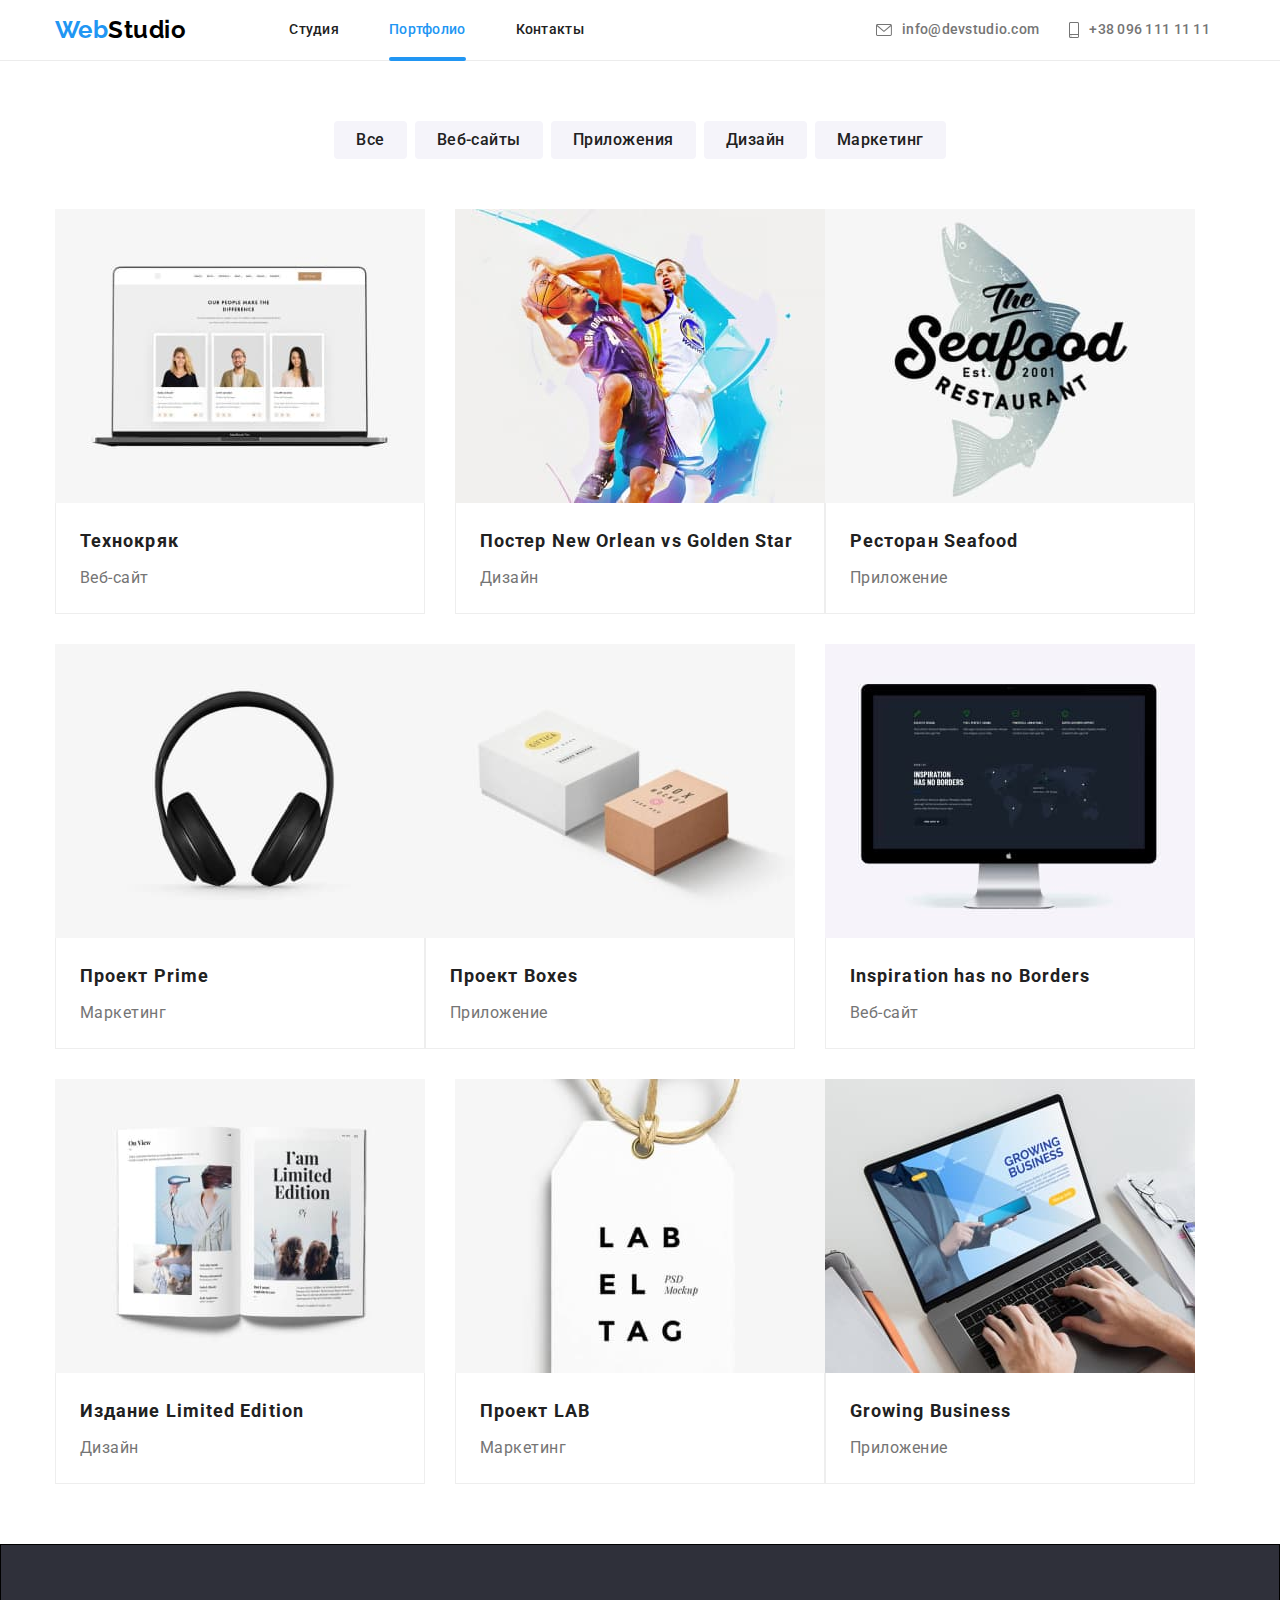
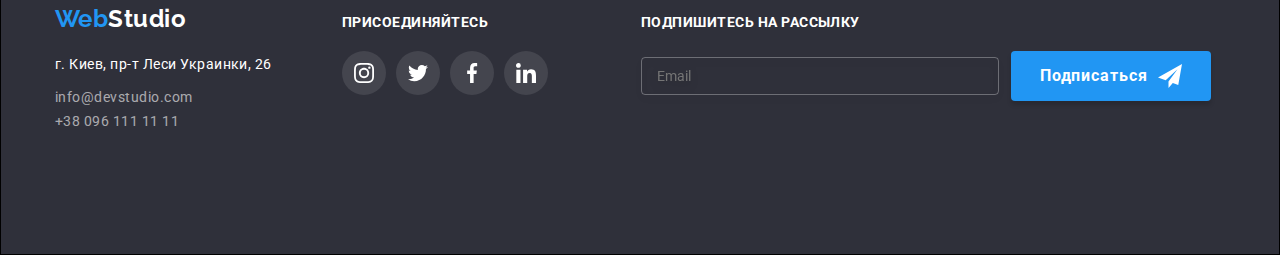
==== commit 9b081a18: "adaptive styles  portfolio and index pages complete" ====
--- a/portfolio.html
+++ b/portfolio.html
@@ -292,6 +292,6 @@
     
     </footer>
 
-
+<script src="./mobile-menu.js"></script>
 </body>
 </html>--- a/css/main.min.css
+++ b/css/main.min.css
@@ -3,6 +3,6 @@
  Consolas,  'Liberation Mono',  Menlo,- monospace;font-size:1em}small{font-size:80%}sub,sup{font-size:75%;line-height:0;position:relative;vertical-align:baseline}sub{bottom:-0.25em}sup{top:-0.5em}table{text-indent:0;border-color:inherit}button,input,optgroup,select,textarea{font-family:inherit;font-size:100%;line-height:1.15;margin:0}button,select{text-transform:none}button,[type='button'],[type='reset'],[type='submit']{-webkit-appearance:button}::-moz-focus-inner{border-style:none;padding:0}:-moz-focusring{outline:1px dotted ButtonText}:-moz-ui-invalid{box-shadow:none}legend{padding:0}progress{vertical-align:baseline}::-webkit-inner-spin-button,::-webkit-outer-spin-button{height:auto}[type='search']{-webkit-appearance:textfield;outline-offset:-2px}::-webkit-search-decoration{-webkit-appearance:none}::-webkit-file-upload-button{-webkit-appearance:button;font:inherit}summary{display:list-item}.menu,.contacts,.main-navigation__mobile-list,.skills__list,.team__list,.socials-icons,.client__items,.footer__list,.footer-socials__items,.gallery-buttons,.gallery-projects{margin:0;padding:0;list-style:none}.skills,.images,.team,.client,.gallery{padding-top:60px;padding-bottom:60px}.main-navigation__container,.main-navigation__wrapper,.hero__container,.skills__wrapper,.team__wrapper,.client__wrapper,.footer__wrapper,.gallery__wrapper{width:100%;padding-left:15px;padding-right:15px;margin-left:auto;margin-right:auto}@media screen and (min-width: 1200px){.main-navigation__container,.main-navigation__wrapper,.hero__container,.skills__wrapper,.team__wrapper,.client__wrapper,.footer__wrapper,.gallery__wrapper{width:1200px}}.logo,.footer__logo{font-family:'Raleway',- sans-serif;font-weight:700;text-decoration:none}.button,.button__form,.footer-form__button,.gallery-buttons__button{font-weight:700;font-size:16px;line-height:1.88;letter-spacing:0.06em;border-radius:4px;border:hidden;color:#fff;background-color:#2196f3;cursor:pointer}.team__title,.client__title{font-weight:700;font-size:28px;line-height:1.18;margin:0 0 30px;padding:0;text-align:center}.socials-icons,.footer-socials__items{display:flex;align-items:center;justify-content:center;text-decoration:none}.socials-icons__link,.footer-socials__link{display:flex;align-items:center;justify-content:center;width:44px;height:44px;border-radius:50%}body{color:#212121;background-color:#fff;font-family:"Roboto",sans-serif;letter-spacing:.03em}@media screen and (min-width: 768px){.header{border-bottom:1px solid #ECECEC}}.main-navigation__container{position:relative;display:flex;align-items:center;justify-content:space-between}@media screen and (min-width: 768px){.main-navigation__container .main-navigation__menu-button{display:none}}.logo{font-size:24px;line-height:1.17;padding-top:16px;padding-bottom:16px;color:#000000}.logo__text{color:#2196f3}.main-navigation__menu-button{display:inline-flex;margin:0;padding:0;border:none;background-color:transparent}.main-navigation__menu-button.is-open .main-navigation__icon-menu{display:block}.main-navigation__menu-button.is-open .main-navigation__icon-close{display:none}.main-navigation__menu-button .main-navigation__icon-close{display:block}.main-navigation__menu-button .main-navigation__icon-menu{display:none}.main-navigation__wrapper.is-open{display:none}@media screen and (max-width: 767px){.main-navigation__wrapper{display:block;position:absolute;top:48px;left:0%;width:100%;height:796px;background-color:#fff}}@media screen and (min-width: 768px){.main-navigation__wrapper.is-open{display:flex;flex-grow:1;justify-content:space-between}}@media screen and (max-width: 767px){.menu{margin-bottom:302px;margin-left:25px}}@media screen and (min-width: 768px){.menu{display:flex;align-items:center;margin-left:88px}}.menu__item:not(:last-child){margin-bottom:32px}@media screen and (min-width: 768px){.menu__item:not(:last-child){margin-bottom:0;margin-right:50px}}.menu__link{position:relative;display:block;font-weight:500;font-size:40px;line-height:1.18;color:inherit;text-decoration:none;letter-spacing:0.02em}@media screen and (min-width: 768px){.menu__link{font-size:14px;line-height:1.14}.menu__link.current::after{position:absolute;content:'';width:100%;height:4px;bottom:-23px;left:0;background:#2196f3;border-radius:2px}}.menu__link.current{color:#2196f3}.menu__link:hover,.menu__link:focus{color:#2196f3}.menu__link{transition:color 250ms cubic-bezier(0.4, 0, 0.2, 1)}.contacts{margin-bottom:64px;margin-left:25px}@media screen and (min-width: 768px){.contacts{display:flex;flex-direction:column-reverse;margin-bottom:0;padding-left:0}}@media screen and (min-width: 1200px){.contacts{display:flex;flex-direction:row-reverse;align-items:center;margin-bottom:0;padding-left:0}}@media screen and (max-width: 767px){.contacts__item:not(:last-child){margin-bottom:32px}}@media screen and (min-width: 768px){.contacts__item:last-child{margin-bottom:10px}}@media screen and (min-width: 1200px){.contacts__item:last-child{margin-right:30px;margin-bottom:0}}.contacts__link{color:#757575;font-weight:500;font-size:24px;line-height:1.17;text-decoration:none;letter-spacing:0.02em;color:#757575}.contacts__link--style{font-weight:500;font-size:34px;line-height:1.18;color:#2196f3}@media screen and (min-width: 768px){.contacts__link{display:flex;align-items:center;font-size:14px;line-height:1.14;color:#757575}.contacts__link:hover,.contacts__link:focus{color:#2196f3}.contacts__link{transition:color 250ms cubic-bezier(0.4, 0, 0.2, 1)}}.contacts__icon{display:none}@media screen and (min-width: 768px){.contacts__icon{display:flex;margin-right:10px;fill:currentColor}.menu__link .contacts__icon{transition:color 250ms cubic-bezier(0.4, 0, 0.2, 1)}}.main-navigation__mobile-list{display:flex;margin-left:25px}@media screen and (min-width: 767px){.main-navigation__mobile-list{display:none}}.main-navigation__mobile-item:not(:last-child){border-right:1px solid rgba(33,33,33,0.2);padding-right:10px}.main-navigation__mobile-item:not(:first-child){padding-left:10px}.main-navigation__mobile-lihk{font-weight:500;font-size:18px;line-height:1.22;color:#2196f3}@media screen and (min-width: 768px){.main-navigation{display:flex}}.hero{background-color:#2f303a;text-align:center;padding-top:118px;padding-bottom:118px;background-image:linear-gradient(to right, rgba(47,48,58,0.4), rgba(47,48,58,0.4)),url("../images/hero-img.jpg");max-width:1600px;margin-left:auto;margin-right:auto}.hero__title{width:360px;font-weight:900;font-size:26px;line-height:1.62;letter-spacing:0.06em;text-align:center;text-transform:uppercase;color:#fff;margin:0 auto 30px}.button{padding:10px 32px;box-shadow:0px 4px 4px rgba(0,0,0,0.15);transition:background-color 250ms cubic-bezier(0.4, 0, 0.2, 1)}.button:hover,.button:focus{background-color:#188ce8}.backdrop{position:fixed;left:0;top:0;width:100%;height:100%;background:rgba(0,0,0,0.2);opacity:1;visibility:visible;transition:opacity 250ms cubic-bezier(0.4, 0, 0.2, 1),visibility 250ms cubic-bezier(0.4, 0, 0.2, 1),transform 250ms cubic-bezier(0.4, 0, 0.2, 1);z-index:10}.backdrop.is-hidden{opacity:0;pointer-events:none;visibility:hidden}.backdrop__form{position:absolute;top:50%;left:50%;transform:translate(-50%, -50%) scale(1);min-width:528px;min-height:581px;background-color:#fff;box-shadow:0px 1px 3px rgba(0,0,0,0.12),0px 1px 1px rgba(0,0,0,0.14),0px 2px 1px rgba(0,0,0,0.2);border-radius:4px;transition:transform 250ms cubic-bezier(0.4, 0, 0.2, 1)}.backdrop.is-hidden .backdrop__form{transform:translate(-50%, -50%) scale(0.5)}.backdrop__button{position:absolute;top:8px;right:8px;border:0;padding:0;width:30px;height:30px;border:1px solid rgba(0,0,0,0.1);border-radius:50%;background-color:#fff;cursor:pointer}.backdrop__button:hover,.backdrop__button:focus{color:#2196f3}.backdrop__icon{fill:currentColor;transition:color 250ms cubic-bezier(0.4, 0, 0.2, 1)}.form{padding:40px}.form__title{font-size:20px;line-height:1.15;letter-spacing:0.03em;margin:0;margin-bottom:12px}.form__field{position:relative;display:flex;flex-direction:column;font-weight:400;font-size:12px;line-height:1.16;letter-spacing:0.01em;color:#757575}.form__text{margin-bottom:4px}.form__icon{position:absolute;top:58%;left:12px;transform:translateY(-58%)}.form__field:focus-within>.form__icon{fill:#2196f3}.form__inputs{width:448px;border:1px solid rgba(33,33,33,0.2);border-radius:4px;margin-bottom:10px;padding:12px 13px;padding-left:42px;outline:transparent}.form__inputs:focus-within{border-color:#2196f3}.form__textarea{width:448px;border:1px solid rgba(33,33,33,0.2);border-radius:4px;margin-bottom:20px;padding:16px 12px;resize:none;outline:none}.form__textarea::placeholder{letter-spacing:0.01em;color:rgba(117,117,117,0.5)}.form__textarea:focus-within{border-color:#2196f3}.checkbox{display:flex;align-items:center;justify-content:center;font-weight:400;font-size:14px;line-height:1.71;color:var(--icon-sub-text);margin-bottom:30px}.checkbox__field{position:absolute;width:1px;height:1px;max-width:-1px;border:0;padding:0;clip:rect(0 0 0 0);overflow:hidden}.checkbox__icon{width:15px;height:15px;border:1px solid #212121;border-radius:4px;cursor:pointer;margin-right:7px}.checkbox__field:checked+.checkbox__icon{border-color:#2196f3;background-color:#2196f3;background-image:url("../images/check.svg");background-size:contain;background-origin:border-box}.button__form{display:block;margin-left:auto;margin-right:auto;padding:10px 55px;transition:background-color 250ms cubic-bezier(0.4, 0, 0.2, 1),box-shadow 250ms cubic-bezier(0.4, 0, 0.2, 1)}.button__form:hover,.button__form:focus{box-shadow:0px 4px 4px rgba(0,0,0,0.15)}.skills__items{width:100%}.skills__items:not(:last-child){margin-bottom:30px}.skills__icons{display:flex;flex-direction:column;align-items:center;justify-content:center;width:100%;height:120px;background-color:#f5f4fa;margin-bottom:30px;border-radius:4px}.skills__title{font-weight:700;font-size:14px;line-height:1.14;text-transform:uppercase;text-align:center;margin:0;margin-bottom:10px;padding:0}.skills__text{font-weight:400;font-size:14px;line-height:1.71;margin:0;padding:0;color:#757575}.images{padding-top:0}@media screen and (max-width: 1199px){.images{display:none}}.team{background-color:#f5f4fa}.team__items{text-align:center;background-color:#fff;box-shadow:0px 1px 3px rgba(0,0,0,0.12),0px 1px 1px rgba(0,0,0,0.14),0px 2px 1px rgba(0,0,0,0.2);border-radius:0px 0px 4px 4px}.team__items:not(:last-child){margin-bottom:16px}.team__img{display:block;margin-left:auto;margin-right:auto}.team__content{padding-top:30px;padding-bottom:24px}.team__subtitle{font-weight:500;font-size:16px;line-height:1.19;margin-top:0;margin-bottom:10px}.team__text{font-weight:400;font-size:16px;line-height:1.19;color:#757575;margin:0;margin-bottom:16px}.socials-icons__list:not(:last-child){margin-right:10px}.socials-icons__link{color:#afb1b8;transition:background-color 250ms cubic-bezier(0.4, 0, 0.2, 1)}.socials-icons__link:hover,.socials-icons__link:focus{color:#fff;background-color:#2196f3}.socials-icons__icon{fill:currentColor;transition:color 250ms cubic-bezier(0.4, 0, 0.2, 1)}.client__items{display:flex;align-items:center;justify-content:center}@media screen and (max-width: 1199px){.client__items{flex-wrap:wrap}}.client__list{margin-right:30px}@media screen and (max-width: 767px){.client__list{margin-bottom:10px}.client__list:nth-of-type(2n){margin-right:0}.client__list:nth-last-child(-n+2){margin-bottom:0}}@media screen and (min-width: 768px){.client__list{margin-bottom:30px}.client__list:nth-of-type(3n){margin-right:0}.client__list:nth-last-child(-n+3){margin-bottom:0}}@media screen and (min-width: 768px) and (min-width: 1200px){.client__list:not(:last-child){margin-right:30px;margin-bottom:0}}.client__link{display:flex;flex-wrap:wrap;align-items:center;justify-content:center;color:#afb1b8;border:1px solid #afb1b8;border-radius:4px;width:130px;height:92px;transition:border 250ms cubic-bezier(0.4, 0, 0.2, 1)}.client__link:hover,.client__link:focus{color:#2196f3;border:1px solid #2196f3}@media screen and (min-width: 480px){.client__link{width:210px}}@media screen and (min-width: 719px){.client__link{width:230px}}@media screen and (min-width: 768px){.client__link{width:226px}}@media screen and (min-width: 1020px){.client__link{width:300px}}@media screen and (min-width: 1200px){.client__link{width:170px}}.client__icon{fill:currentColor;transition:color 250ms cubic-bezier(0.4, 0, 0.2, 1)}.footer{font-weight:400;font-size:14px;line-height:1.71;border:1px solid #000000;padding-top:60px;padding-bottom:60px;background-color:#2f303a}@media screen and (max-width: 1199px){.footer{text-align:center}}@media screen and (min-width: 768px){.footer__wrapper{display:flex;flex-wrap:wrap;justify-content:center;align-items:baseline}}@media screen and (min-width: 1200px){.footer__wrapper{display:flex;justify-content:flex-start;align-items:baseline}}@media screen and (min-width: 768px){.footer__contacts{margin-right:165px}}@media screen and (min-width: 1070px){.footer__contacts{margin-right:300px}}@media screen and (min-width: 1200px){.footer__contacts{margin-right:70px}}.footer__logo{display:block;font-size:24px;line-height:1.17;text-decoration:none;color:#fff;margin-bottom:20px}.footer__text{color:#2196f3}.footer__addresses{text-decoration:none;color:#fff;font-style:inherit;margin-bottom:60px}.footer__item:not(:last-child){margin-bottom:8px}@media screen and (min-width: 1200px){.footer__item:not(:last-child){margin-bottom:9px}}.footer__link{text-decoration:none;color:#fff;font-style:inherit}.footer__link--color{color:rgba(255,255,255,0.6)}@media screen and (max-width: 767px){.footer__social{margin-bottom:60px}}@media screen and (min-width: 1200px){.footer__social{margin-right:93px}}.footer-social__title{font-weight:700;font-size:14px;line-height:1.14;text-transform:uppercase;color:#fff;margin-top:0;margin-bottom:20px}.footer-socials__list:not(:last-child){margin-right:10px}.footer-socials__link{background-color:rgba(255,255,255,0.1);border-radius:50%;transition:background-color 250ms cubic-bezier(0.4, 0, 0.2, 1)}.footer-socials__link:hover,.footer-socials__link:focus{color:#ffffff;background-color:#2196f3}.footer-socials__icon{fill:#fff}.footer-form__text{font-weight:700;line-height:1.14;text-transform:uppercase;margin-top:0;margin-bottom:20px;color:#fff}@media screen and (min-width: 1200px){.footer-form__subscribe{display:flex;align-content:center;align-items:center}}.footer-form__field{width:100%;padding:10px 15px;border:1px solid rgba(255,255,255,0.3);filter:drop-shadow(0px 4px 4px rgba(0,0,0,0.15));border-radius:4px;color:#fff;background-color:transparent;outline:transparent}@media screen and (max-width: 1199px){.footer-form__field{margin-bottom:20px}}@media screen and (min-width: 480px){.footer-form__field{width:450px}}@media screen and (min-width: 1200px){.footer-form__field{width:358px;margin-right:12px}}.footer-form__button{display:flex;align-items:center;justify-content:center;width:200px;height:50px;margin-right:auto;margin-left:auto;padding:0;transition:background-color 250ms cubic-bezier(0.4, 0, 0.2, 1)}.footer-form__button:hover,.footer-form__button:focus{background-color:#188ce8}.button__icon{margin-left:10px;fill:#fff}.gallery-buttons{display:flex;justify-content:center;margin-bottom:50px}.gallery-buttons__item:not(:last-child){margin-right:8px}.gallery-buttons__button{font-weight:500;line-height:1.62;color:inherit;letter-spacing:inherit;padding:6px 22px;box-shadow:none;background-color:#f5f4fa;transition:background-color 250ms cubic-bezier(0.4, 0, 0.2, 1),color 250ms cubic-bezier(0.4, 0, 0.2, 1),box-shadow 250ms cubic-bezier(0.4, 0, 0.2, 1)}.gallery-buttons__button:hover,.gallery-buttons__button:focus{background-color:#2196f3;color:#fff;box-shadow:0px 3px 1px rgba(0,0,0,0.1),0px 1px 2px rgba(0,0,0,0.08),0px 2px 2px rgba(0,0,0,0.12)}.gallery-projects{display:flex;flex-wrap:wrap}.gallery-projects__list{position:relative;width:370px;margin-right:30px;margin-bottom:30px}.gallery-projects__list:nth-child(3n){margin-right:0}.gallery-projects__list:nth-last-child(-n+3){margin-bottom:0}.gallery-projects__link{display:block;text-decoration:none;color:inherit;transition:background-color 250ms cubic-bezier(0.4, 0, 0.2, 1),box-shadow 250ms cubic-bezier(0.4, 0, 0.2, 1)}.gallery-projects__link:hover,.gallery-projects__link:focus{background-color:#fff;box-shadow:0px 1px 1px rgba(0,0,0,0.12),0px 4px 4px rgba(0,0,0,0.06),1px 4px 6px rgba(0,0,0,0.16)}.gallery-projects__wrapper{position:relative;overflow:hidden}.gallery-projects__image{display:block;border:hidden}.gallery-projects__article{position:absolute;top:0;left:0;width:100%;height:100%;color:#fff;font-weight:400;font-size:18px;line-height:1.56;margin:0;padding:63px 24px;background:rgba(33,150,243,0.9);transform:translateY(100%);transition:transform 250ms cubic-bezier(0.4, 0, 0.2, 1)}.gallery-projects__link:hover .gallery-projects__article,.gallery-projects__link:focus .gallery-projects__article{transform:translateY(0)}.gallery-projects__container{padding:20px 24px;border:1px solid #eeeeee;border-top:0}.gallery-projects__title{font-weight:700;font-size:18px;line-height:2;letter-spacing:0.06em;margin-top:0;margin-bottom:4px}.gallery-projects__text{font-weight:400;font-size:16px;line-height:1.88;color:#757575;margin:0}
+ monospace;font-size:1em}small{font-size:80%}sub,sup{font-size:75%;line-height:0;position:relative;vertical-align:baseline}sub{bottom:-0.25em}sup{top:-0.5em}table{text-indent:0;border-color:inherit}button,input,optgroup,select,textarea{font-family:inherit;font-size:100%;line-height:1.15;margin:0}button,select{text-transform:none}button,[type='button'],[type='reset'],[type='submit']{-webkit-appearance:button}::-moz-focus-inner{border-style:none;padding:0}:-moz-focusring{outline:1px dotted ButtonText}:-moz-ui-invalid{box-shadow:none}legend{padding:0}progress{vertical-align:baseline}::-webkit-inner-spin-button,::-webkit-outer-spin-button{height:auto}[type='search']{-webkit-appearance:textfield;outline-offset:-2px}::-webkit-search-decoration{-webkit-appearance:none}::-webkit-file-upload-button{-webkit-appearance:button;font:inherit}summary{display:list-item}.menu,.contacts,.main-navigation__mobile-list,.skills__list,.images__list,.team__list,.socials-icons,.client__items,.footer__list,.footer-socials__items,.gallery-buttons,.gallery-projects{margin:0;padding:0;list-style:none}.skills,.images,.team,.client,.gallery{padding-top:60px;padding-bottom:60px}.main-navigation__container,.main-navigation__wrapper,.hero__container,.skills__wrapper,.images__wrapper,.team__wrapper,.client__wrapper,.footer__wrapper,.gallery__wrapper{width:100vw;padding-left:15px;padding-right:15px;margin-left:auto;margin-right:auto}@media screen and (min-width: 480px){.main-navigation__container,.main-navigation__wrapper,.hero__container,.skills__wrapper,.images__wrapper,.team__wrapper,.client__wrapper,.footer__wrapper,.gallery__wrapper{width:480px}}@media screen and (min-width: 768px){.main-navigation__container,.main-navigation__wrapper,.hero__container,.skills__wrapper,.images__wrapper,.team__wrapper,.client__wrapper,.footer__wrapper,.gallery__wrapper{width:768px}}@media screen and (min-width: 1200px){.main-navigation__container,.main-navigation__wrapper,.hero__container,.skills__wrapper,.images__wrapper,.team__wrapper,.client__wrapper,.footer__wrapper,.gallery__wrapper{width:1200px}}.logo,.footer__logo{font-family:'Raleway',+ sans-serif;font-weight:700;text-decoration:none}.button,.button__form,.footer-form__button,.gallery-buttons__button{font-weight:700;font-size:16px;line-height:1.88;letter-spacing:0.06em;border-radius:4px;border:hidden;color:#fff;background-color:#2196f3;cursor:pointer}.images__title,.team__title,.client__title{font-weight:700;font-size:28px;line-height:1.18;margin:0 0 30px;padding:0;text-align:center}.socials-icons,.footer-socials__items{display:flex;align-items:center;justify-content:center;text-decoration:none}.socials-icons__link,.footer-socials__link{display:flex;align-items:center;justify-content:center;width:44px;height:44px;border-radius:50%}body{color:#212121;background-color:#fff;font-family:"Roboto",sans-serif;letter-spacing:.03em}@media screen and (min-width: 768px){.header{border-bottom:1px solid #ECECEC}}.main-navigation__container{position:relative;display:flex;align-items:center;justify-content:space-between}@media screen and (min-width: 768px){.main-navigation__container .main-navigation__menu-button{display:none}}.logo{font-size:24px;line-height:1.17;padding-top:16px;padding-bottom:16px;color:#000000}.logo__text{color:#2196f3}.main-navigation__menu-button{display:inline-flex;margin:0;padding:0;border:none;background-color:transparent;z-index:20}.main-navigation__menu-button.is-open .main-navigation__icon-menu{display:block}.main-navigation__menu-button.is-open .main-navigation__icon-close{display:none}.main-navigation__menu-button .main-navigation__icon-close{display:block}.main-navigation__menu-button .main-navigation__icon-menu{display:none}.main-navigation__wrapper.is-open{display:none}@media screen and (max-width: 767px){.main-navigation__wrapper{display:block;position:absolute;top:0;left:0%;width:100%;height:796px;background-color:#fff;padding-top:48px;z-index:10}}@media screen and (min-width: 768px){.main-navigation__wrapper.is-open{display:flex;flex-grow:1;justify-content:space-between}}@media screen and (max-width: 767px){.menu{margin-bottom:302px;margin-left:25px}}@media screen and (min-width: 768px){.menu{display:flex;align-items:center;margin-left:88px}}.menu__item:not(:last-child){margin-bottom:32px}@media screen and (min-width: 768px){.menu__item:not(:last-child){margin-bottom:0;margin-right:50px}}.menu__link{position:relative;display:block;font-weight:500;font-size:30px;line-height:1.18;color:inherit;text-decoration:none;letter-spacing:0.02em}.menu__link.current{color:#2196f3}.menu__link:hover,.menu__link:focus{color:#2196f3}.menu__link{transition:color 250ms cubic-bezier(0.4, 0, 0.2, 1)}@media screen and (min-width: 480px){.menu__link{font-size:40px}}@media screen and (min-width: 768px){.menu__link{font-size:14px;line-height:1.14}.menu__link.current::after{position:absolute;content:'';width:100%;height:4px;bottom:-23px;left:0;background:#2196f3;border-radius:2px}}.contacts{margin-bottom:64px;margin-left:25px}@media screen and (min-width: 768px){.contacts{display:flex;flex-direction:column-reverse;margin-bottom:0;padding-left:0}}@media screen and (min-width: 1200px){.contacts{display:flex;flex-direction:row-reverse;align-items:center;margin-bottom:0;padding-left:0}}@media screen and (max-width: 767px){.contacts__item:not(:last-child){margin-bottom:32px}}@media screen and (min-width: 768px){.contacts__item:last-child{margin-bottom:10px}}@media screen and (min-width: 1200px){.contacts__item:last-child{margin-right:30px;margin-bottom:0}}.contacts__link{color:#757575;font-weight:500;font-size:20px;line-height:1.17;text-decoration:none;letter-spacing:0.02em;color:#757575}.contacts__link--style{font-weight:500;font-size:25px;line-height:1.18;color:#2196f3}@media screen and (min-width: 480px){.contacts__link{font-size:24px}.contacts__link--style{font-size:34px}}@media screen and (min-width: 768px){.contacts__link{display:flex;align-items:center;font-size:14px;line-height:1.14;color:#757575}.contacts__link:hover,.contacts__link:focus{color:#2196f3}.contacts__link{transition:color 250ms cubic-bezier(0.4, 0, 0.2, 1)}}.contacts__icon{display:none}@media screen and (min-width: 768px){.contacts__icon{display:flex;margin-right:10px;fill:currentColor}.menu__link .contacts__icon{transition:color 250ms cubic-bezier(0.4, 0, 0.2, 1)}}.main-navigation__mobile-list{display:flex;margin-left:25px}@media screen and (min-width: 767px){.main-navigation__mobile-list{display:none}}.main-navigation__mobile-item:not(:last-child){border-right:1px solid rgba(33,33,33,0.2);padding-right:10px}.main-navigation__mobile-item:not(:first-child){padding-left:10px}.main-navigation__mobile-lihk{font-weight:500;font-size:10px;line-height:1.22;color:#2196f3}@media screen and (min-width: 480px){.main-navigation__mobile-lihk{font-size:18px}}@media screen and (min-width: 768px){.main-navigation{display:flex}}.hero{background-color:#2f303a;text-align:center;padding-top:118px;padding-bottom:118px;background-image:linear-gradient(to right, rgba(47,48,58,0.4), rgba(47,48,58,0.4)),url("../images/hero-img.jpg");max-width:1600px;margin-left:auto;margin-right:auto}.hero__title{width:360px;font-weight:900;font-size:26px;line-height:1.62;letter-spacing:0.06em;text-align:center;text-transform:uppercase;color:#fff;margin:0 auto 30px}.button{padding:10px 32px;box-shadow:0px 4px 4px rgba(0,0,0,0.15);transition:background-color 250ms cubic-bezier(0.4, 0, 0.2, 1)}.button:hover,.button:focus{background-color:#188ce8}.backdrop{position:fixed;left:0;top:0;width:100vw;height:100vh;background:rgba(0,0,0,0.2);opacity:1;visibility:visible;transition:opacity 250ms cubic-bezier(0.4, 0, 0.2, 1),visibility 250ms cubic-bezier(0.4, 0, 0.2, 1),transform 250ms cubic-bezier(0.4, 0, 0.2, 1);z-index:10}.backdrop.is-hidden{opacity:0;pointer-events:none;visibility:hidden}.backdrop__form{position:absolute;top:50%;left:50%;transform:translate(-50%, -50%) scale(1);background-color:#fff;box-shadow:0px 1px 3px rgba(0,0,0,0.12),0px 1px 1px rgba(0,0,0,0.14),0px 2px 1px rgba(0,0,0,0.2);border-radius:4px;transition:transform 250ms cubic-bezier(0.4, 0, 0.2, 1)}.backdrop.is-hidden .backdrop__form{transform:translate(-50%, -50%) scale(0.5)}@media screen and (min-width: 480px){.backdrop__form{width:450px;height:609px}}@media screen and (min-width: 1200px){.backdrop__form{width:528px;height:581px}}.backdrop__button{position:absolute;top:8px;right:8px;border:0;padding:0;width:30px;height:30px;border:1px solid rgba(0,0,0,0.1);border-radius:50%;background-color:#fff;cursor:pointer}.backdrop__button:hover,.backdrop__button:focus{color:#2196f3}.backdrop__icon{fill:currentColor;transition:color 250ms cubic-bezier(0.4, 0, 0.2, 1)}.form{width:100vw;padding:40px}@media screen and (min-width: 480px){.form{width:450px;height:609px}}@media screen and (min-width: 1200px){.form{width:528px;height:581px}}.form__title{font-size:20px;line-height:1.5;text-align:center;margin:0;margin-bottom:12px}@media screen and (min-width: 1200px){.form__title{line-height:1.15}}.form__field{position:relative;display:flex;flex-direction:column;font-weight:400;font-size:12px;line-height:1.16;letter-spacing:0.01em;color:#757575}.form__text{margin-bottom:4px}.form__icon{position:absolute;top:58%;left:12px;transform:translateY(-58%)}.form__field:focus-within>.form__icon{fill:#2196f3}.form__inputs{width:80vw;border:1px solid rgba(33,33,33,0.2);border-radius:4px;margin-bottom:10px;padding:12px 13px;padding-left:42px;outline:transparent}.form__inputs:focus-within{border-color:#2196f3}@media screen and (min-width: 480px){.form__inputs{width:370px}}@media screen and (min-width: 1200px){.form__inputs{width:448px}}.form__textarea{width:80vw;border:1px solid rgba(33,33,33,0.2);border-radius:4px;margin-bottom:20px;padding:16px 12px;resize:none;outline:none}.form__textarea::placeholder{letter-spacing:0.01em;color:rgba(117,117,117,0.5)}.form__textarea:focus-within{border-color:#2196f3}@media screen and (min-width: 480px){.form__textarea{width:370px}}@media screen and (min-width: 1200px){.form__textarea{width:448px}}.checkbox{display:flex;align-items:center;justify-content:center;font-weight:400;font-size:10px;line-height:1.17;color:var(--icon-sub-text);margin-bottom:30px}@media screen and (min-width: 480px){.checkbox{font-size:12px;line-height:1.17}}@media screen and (min-width: 1200px){.checkbox{font-size:14px;line-height:1.71}}.checkbox__field{position:absolute;width:1px;height:1px;max-width:-1px;border:0;padding:0;clip:rect(0 0 0 0);overflow:hidden}.checkbox__icon{width:15px;height:15px;border:1px solid #212121;border-radius:4px;cursor:pointer;margin-right:7px}.checkbox__field:checked+.checkbox__icon{border-color:#2196f3;background-color:#2196f3;background-image:url("../images/check.svg");background-size:contain;background-origin:border-box}.button__form{display:block;margin-left:auto;margin-right:auto;padding:10px 55px;transition:background-color 250ms cubic-bezier(0.4, 0, 0.2, 1),box-shadow 250ms cubic-bezier(0.4, 0, 0.2, 1)}.button__form:hover,.button__form:focus{box-shadow:0px 4px 4px rgba(0,0,0,0.15)}@media screen and (min-width: 768px){.skills__list{display:flex;justify-content:center}}@media screen and (max-width: 1199px){.skills__list{flex-wrap:wrap}}.skills__items{width:100%}@media screen and (max-width: 767px){.skills__items:not(:last-child){margin-bottom:30px}}@media screen and (min-width: 768px){.skills__items{width:354px;margin-right:30px;margin-bottom:30px}.skills__items:nth-of-type(2n){margin-right:0}.skills__items:nth-last-child(-n+2){margin-bottom:0}}@media screen and (min-width: 1200px){.skills__items{margin-bottom:0}.skills__items:not(:last-child){margin-right:30px}}.skills__icons{display:flex;align-items:center;justify-content:center;height:120px;background-color:#f5f4fa;margin-bottom:30px;border-radius:4px}.skills__title{font-weight:700;font-size:14px;line-height:1.14;text-transform:uppercase;text-align:center;margin:0;margin-bottom:10px;padding:0}.skills__text{font-weight:400;font-size:14px;line-height:1.71;margin:0;padding:0;color:#757575}.images{padding-top:0}@media screen and (max-width: 1199px){.images{display:none}}.images__list{display:flex}.images__items{position:relative}.images__items:not(:last-child){margin-right:30px}.images__img{display:block}.images__text{position:absolute;bottom:0;left:0;width:370px;height:70px;font-weight:700;font-size:14px;line-height:1.14;color:#fff;text-align:center;padding-top:27px;padding-bottom:27px;margin:0;text-transform:uppercase;background:rgba(47,48,58,0.8)}.team{background-color:#f5f4fa}@media screen and (min-width: 768px){.team__list{display:flex;justify-content:center}}@media screen and (max-width: 1199px){.team__list{flex-wrap:wrap}}.team__items{text-align:center;background-color:#fff;box-shadow:0px 1px 3px rgba(0,0,0,0.12),0px 1px 1px rgba(0,0,0,0.14),0px 2px 1px rgba(0,0,0,0.2);border-radius:0px 0px 4px 4px}@media screen and (max-width: 767px){.team__items:not(:last-child){margin-bottom:16px}}@media screen and (min-width: 768px){.team__items{margin-right:30px;margin-bottom:30px}.team__items:nth-of-type(2n){margin-right:0}.team__items:nth-last-child(-n+2){margin-bottom:0}}@media screen and (min-width: 1200px){.team__items{margin-bottom:0}.team__items:not(:last-child){margin-right:30px}}.team__img{display:block;margin-left:auto;margin-right:auto}.team__content{padding-top:30px;padding-bottom:24px}.team__subtitle{font-weight:500;font-size:16px;line-height:1.19;margin-top:0;margin-bottom:10px}.team__text{font-weight:400;font-size:16px;line-height:1.19;color:#757575;margin:0;margin-bottom:16px}.socials-icons__list:not(:last-child){margin-right:10px}.socials-icons__link{color:#afb1b8;transition:background-color 250ms cubic-bezier(0.4, 0, 0.2, 1)}.socials-icons__link:hover,.socials-icons__link:focus{color:#fff;background-color:#2196f3}.socials-icons__icon{fill:currentColor;transition:color 250ms cubic-bezier(0.4, 0, 0.2, 1)}.client__items{display:flex;align-items:center;justify-content:center}@media screen and (max-width: 1199px){.client__items{flex-wrap:wrap}}.client__list{margin-right:30px}@media screen and (max-width: 767px){.client__list{margin-bottom:10px}.client__list:nth-of-type(2n){margin-right:0}.client__list:nth-last-child(-n+2){margin-bottom:0}}@media screen and (min-width: 768px){.client__list{margin-bottom:30px}.client__list:nth-of-type(3n){margin-right:0}.client__list:nth-last-child(-n+3){margin-bottom:0}}@media screen and (min-width: 768px) and (min-width: 1200px){.client__list:not(:last-child){margin-right:30px;margin-bottom:0}}.client__link{display:flex;flex-wrap:wrap;align-items:center;justify-content:center;color:#afb1b8;border:1px solid #afb1b8;border-radius:4px;width:130px;height:92px;transition:border 250ms cubic-bezier(0.4, 0, 0.2, 1)}.client__link:hover,.client__link:focus{color:#2196f3;border:1px solid #2196f3}@media screen and (min-width: 480px){.client__link{width:210px}}@media screen and (min-width: 768px){.client__link{width:226px}}@media screen and (min-width: 1200px){.client__link{width:170px}}.client__icon{fill:currentColor;transition:color 250ms cubic-bezier(0.4, 0, 0.2, 1)}.footer{font-weight:400;font-size:14px;line-height:1.71;border:1px solid #000000;padding-top:60px;padding-bottom:60px;background-color:#2f303a}@media screen and (max-width: 1199px){.footer{text-align:center}}@media screen and (min-width: 768px){.footer__wrapper{display:flex;flex-wrap:wrap;justify-content:center;align-items:baseline}}@media screen and (min-width: 1200px){.footer__wrapper{display:flex;justify-content:flex-start;align-items:baseline}}@media screen and (min-width: 768px){.footer__contacts{margin-right:165px}}@media screen and (min-width: 1070px){.footer__contacts{margin-right:300px}}@media screen and (min-width: 1200px){.footer__contacts{margin-right:70px}}.footer__logo{display:block;font-size:24px;line-height:1.17;text-decoration:none;color:#fff;margin-bottom:20px}.footer__text{color:#2196f3}.footer__addresses{text-decoration:none;color:#fff;font-style:inherit;margin-bottom:60px}.footer__item:not(:last-child){margin-bottom:8px}@media screen and (min-width: 1200px){.footer__item:not(:last-child){margin-bottom:9px}}.footer__link{text-decoration:none;color:#fff;font-style:inherit}.footer__link--color{color:rgba(255,255,255,0.6)}@media screen and (max-width: 767px){.footer__social{margin-bottom:60px}}@media screen and (min-width: 1200px){.footer__social{margin-right:93px}}.footer-social__title{font-weight:700;font-size:14px;line-height:1.14;text-transform:uppercase;color:#fff;margin-top:0;margin-bottom:20px}.footer-socials__list:not(:last-child){margin-right:10px}.footer-socials__link{background-color:rgba(255,255,255,0.1);border-radius:50%;transition:background-color 250ms cubic-bezier(0.4, 0, 0.2, 1)}.footer-socials__link:hover,.footer-socials__link:focus{color:#ffffff;background-color:#2196f3}.footer-socials__icon{fill:#fff}.footer-form__text{font-weight:700;line-height:1.14;text-transform:uppercase;margin-top:0;margin-bottom:20px;color:#fff}@media screen and (min-width: 1200px){.footer-form__subscribe{display:flex;align-content:center;align-items:center}}.footer-form__field{width:100%;padding:10px 15px;border:1px solid rgba(255,255,255,0.3);filter:drop-shadow(0px 4px 4px rgba(0,0,0,0.15));border-radius:4px;color:#fff;background-color:transparent;outline:transparent}@media screen and (max-width: 1199px){.footer-form__field{margin-bottom:20px}}@media screen and (min-width: 480px){.footer-form__field{width:450px}}@media screen and (min-width: 1200px){.footer-form__field{width:358px;margin-right:12px}}.footer-form__button{display:flex;align-items:center;justify-content:center;width:200px;height:50px;margin-right:auto;margin-left:auto;padding:0;transition:background-color 250ms cubic-bezier(0.4, 0, 0.2, 1)}.footer-form__button:hover,.footer-form__button:focus{background-color:#188ce8}.button__icon{margin-left:10px;fill:#fff}.gallery-buttons{display:flex;flex-wrap:wrap;margin-bottom:50px}@media screen and (min-width: 768px){.gallery-buttons{justify-content:center}}.gallery-buttons__item{margin-bottom:15px}.gallery-buttons__item:not(:last-child){margin-right:8px}.gallery-buttons__item:nth-of-type(n+4){margin-bottom:0}@media screen and (min-width: 760px){.gallery-buttons__item{margin-bottom:0}}.gallery-buttons__button{font-weight:500;line-height:1.62;color:inherit;letter-spacing:inherit;box-shadow:none;background-color:#f5f4fa;transition:background-color 250ms cubic-bezier(0.4, 0, 0.2, 1),color 250ms cubic-bezier(0.4, 0, 0.2, 1),box-shadow 250ms cubic-bezier(0.4, 0, 0.2, 1)}.gallery-buttons__button:hover,.gallery-buttons__button:focus{background-color:#2196f3;color:#fff;box-shadow:0px 3px 1px rgba(0,0,0,0.1),0px 1px 2px rgba(0,0,0,0.08),0px 2px 2px rgba(0,0,0,0.12)}@media screen and (min-width: 480px){.gallery-buttons__button{padding:6px 22px}}@media screen and (min-width: 768px){.gallery-projects{display:flex;flex-wrap:wrap}}.gallery-projects__list{position:relative;width:100vw;margin-bottom:30px}@media screen and (min-width: 480px){.gallery-projects__list{width:450px}}@media screen and (min-width: 768px){.gallery-projects__list{width:354px;margin-right:30px}.gallery-projects__list:nth-child(2n){margin-right:0}.gallery-projects__list:nth-last-child(-n+2){margin-bottom:0}}@media screen and (min-width: 1200px){.gallery-projects__list{width:370px;margin-right:30px}.gallery-projects__list:nth-child(3n){margin-right:0}.gallery-projects__list:nth-last-child(-n+3){margin-bottom:0}}.gallery-projects__link{width:100%;display:block;text-decoration:none;color:inherit;transition:background-color 250ms cubic-bezier(0.4, 0, 0.2, 1),box-shadow 250ms cubic-bezier(0.4, 0, 0.2, 1)}.gallery-projects__link:hover,.gallery-projects__link:focus{background-color:#fff;box-shadow:0px 1px 1px rgba(0,0,0,0.12),0px 4px 4px rgba(0,0,0,0.06),1px 4px 6px rgba(0,0,0,0.16)}.gallery-projects__wrapper{position:relative;overflow:hidden}.gallery-projects__image{width:100%;display:block;border:hidden}.gallery-projects__article{position:absolute;top:0;left:0;width:100%;height:100%;color:#fff;font-weight:400;font-size:18px;line-height:1.56;margin:0;padding:63px 24px;background:rgba(33,150,243,0.9);transform:translateY(100%);transition:transform 250ms cubic-bezier(0.4, 0, 0.2, 1)}.gallery-projects__link:hover .gallery-projects__article,.gallery-projects__link:focus .gallery-projects__article{transform:translateY(0)}.gallery-projects__container{padding:20px 24px;border:1px solid #eeeeee;border-top:0}.gallery-projects__title{font-weight:700;font-size:18px;line-height:2;letter-spacing:0.06em;margin-top:0;margin-bottom:4px}.gallery-projects__text{font-weight:400;font-size:16px;line-height:1.88;color:#757575;margin:0}
 /*# sourceMappingURL=main.min.css.map */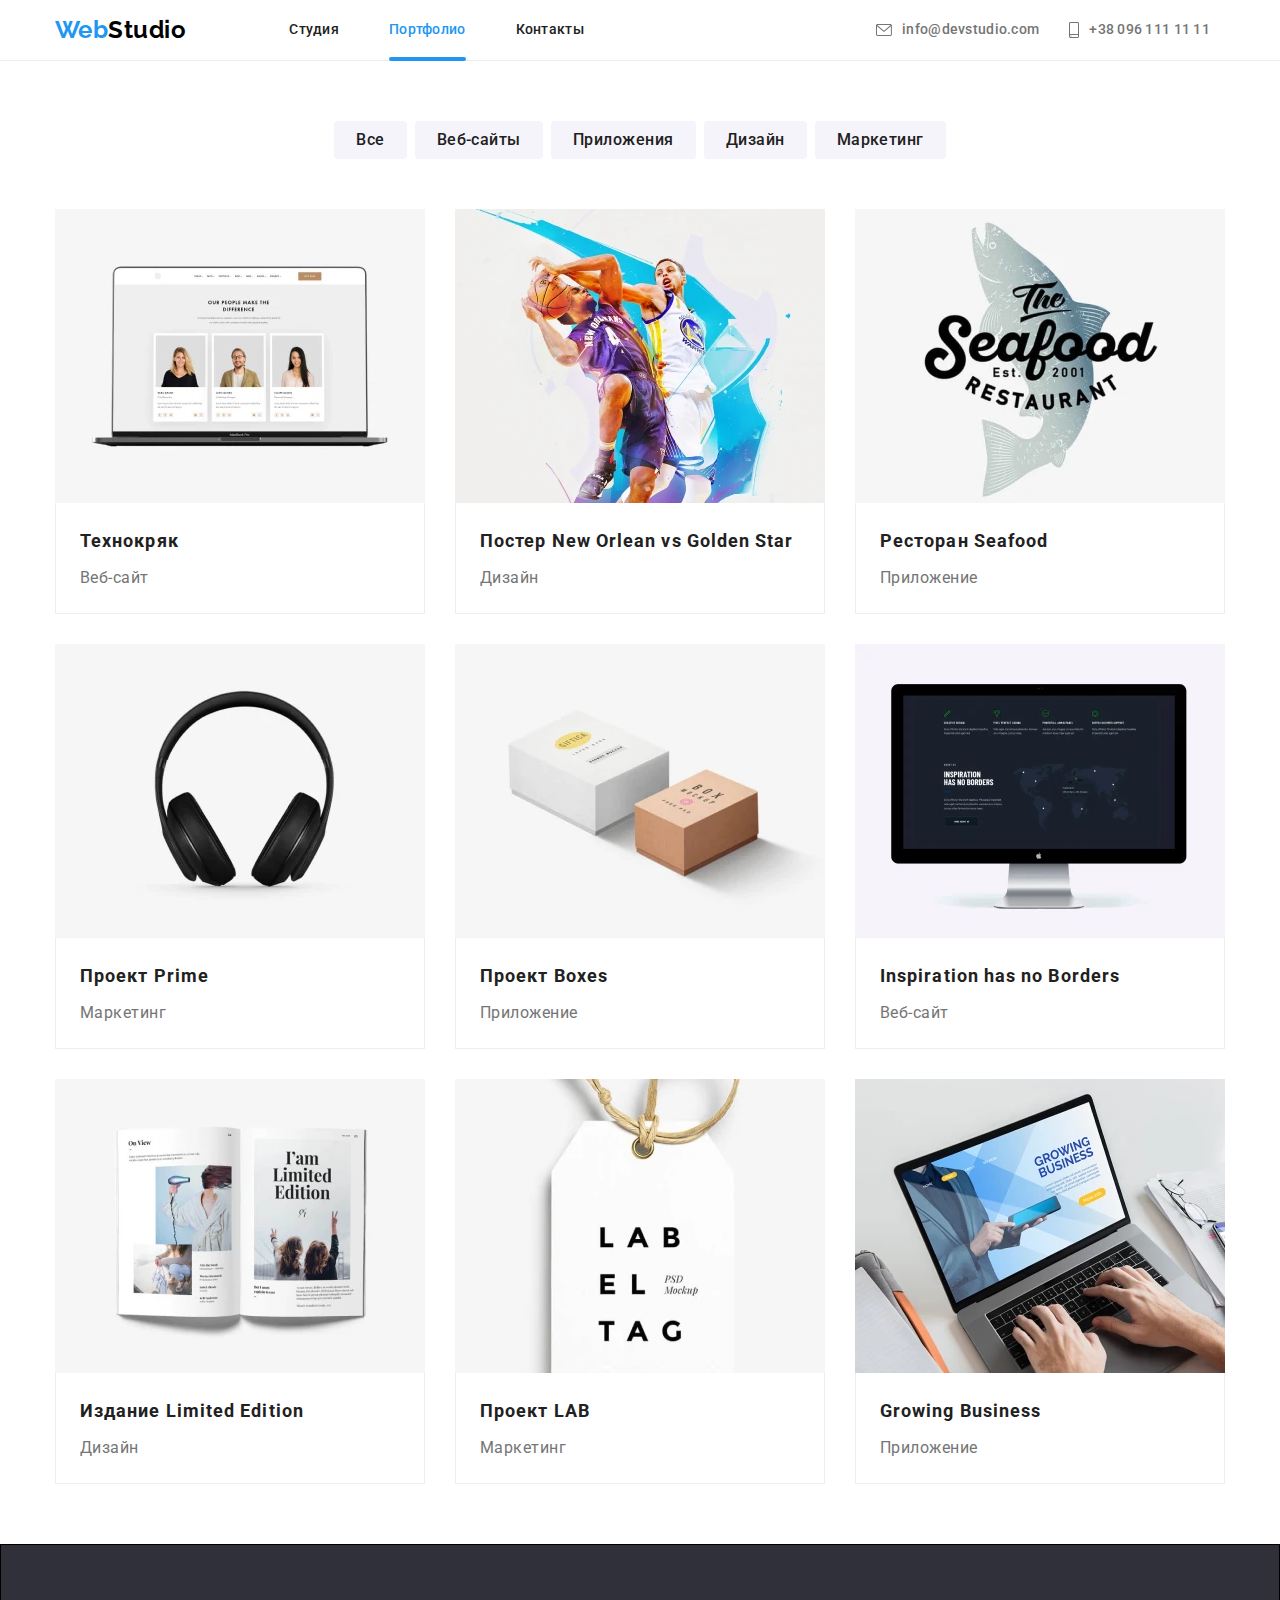
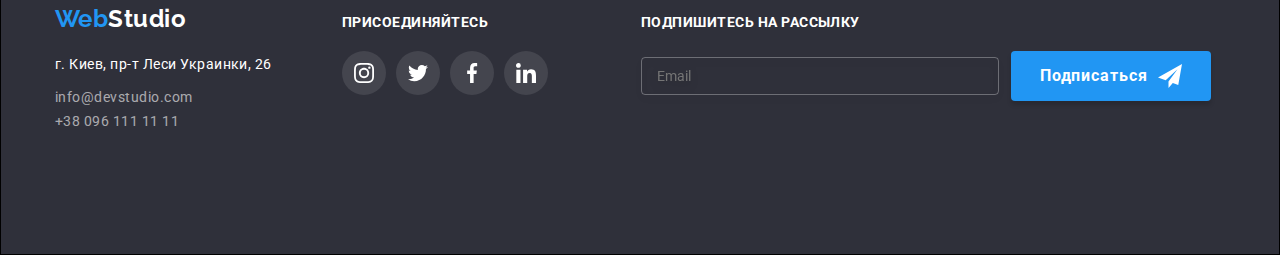
==== commit b8f98283: "Adaptive images in html and portfolio completed" ====
--- a/portfolio.html
+++ b/portfolio.html
@@ -96,8 +96,48 @@
                     <li class="gallery-projects__list">
                         <a class="gallery-projects__link" href="">
                             <div class="gallery-projects__wrapper">
-                                <img class="gallery-projects__image" src="./images/portfolio/website.jpg" alt="На экране ноутбука фото разработчиков" width="370"
-                                    height="294">
+                                <picture>
+                                    <!-- desktop -->
+                                    <source srcset="
+                                        ./images/portfolio/website_lg.webp 1x,
+                                        ./images/portfolio/website_lg@2x.webp 2x" 
+                                        media="(min-width: 1200px)"
+                                        type="image/webp" 
+                                    />
+                                    <source srcset="
+                                        ./images/portfolio/website_lg.png 1x,
+                                        ./images/portfolio/website_lg@2x.png 2x" 
+                                        media="(min-width: 1200px)"
+                                        type="image/png"
+                                    />
+                                    <!-- tablet -->
+                                    <source srcset="
+                                        ./images/portfolio/website_md.webp 1x,
+                                        ./images/portfolio/website_md@2x.webp 2x"
+                                         media="(min-width: 768px)"
+                                        type="image/webp" 
+                                    />
+                                    <source srcset="
+                                        ./images/portfolio/website_md.png 1x,
+                                        ./images/portfolio/website_md@2x.png 2x" 
+                                        media="(min-width: 768px)"
+                                        type="image/png" 
+                                    />
+                                    <!-- mobile -->
+                                    <source srcset="
+                                        ./images/portfolio/website_sm.webp 1x,
+                                        ./images/portfolio/website_sm@2x.webp 2x" 
+                                        media="(max-width: 767px)"
+                                        type="image/webp" 
+                                    />
+                                    <source 
+                                        srcset="./images/portfolio/website_sm@2x.png 2x" 
+                                        media="(max-width: 767px)" 
+                                        type="image/png" 
+                                    />
+                                    <img class="gallery-projects__image" src="./images/portfolio/website_sm.png" alt="На экране ноутбука фото разработчиков"
+                                        width="450" height="294">
+                                </picture>
                                 <p class="gallery-projects__article">Ресурс предлагает комплексные предложения с разным уровнем функционала и сервисов. Все это позволит посетителю получить исчерпывающие сведения о компании или частном лице.</p>
                             </div>
                             <div class="gallery-projects__container">
@@ -109,8 +149,48 @@
                     <li class="gallery-projects__list">
                         <a class="gallery-projects__link" href="">
                             <div class="gallery-projects__wrapper">
-                                <img class="gallery-projects__image" src="./images/portfolio/disign.jpg" alt="Два игрока играют в баскетбол" width="370"
-                                height="294">
+                                <picture>
+                                    <!-- desktop -->
+                                    <source srcset="
+                                        ./images/portfolio/disign_lg.webp 1x,
+                                        ./images/portfolio/disign_lg@2x.webp 2x" 
+                                        media="(min-width: 1200px)"
+                                        type="image/webp" 
+                                    />
+                                    <source srcset="
+                                        ./images/portfolio/disign_lg.png 1x,
+                                        ./images/portfolio/disign_lg@2x.png 2x" 
+                                        media="(min-width: 1200px)"
+                                        type="image/png" 
+                                    />
+                                    <!-- tablet -->
+                                    <source srcset="
+                                        ./images/portfolio/disign_md.webp 1x,
+                                        ./images/portfolio/disign_md@2x.webp 2x" 
+                                        media="(min-width: 768px)"
+                                        type="image/webp" 
+                                    />
+                                    <source srcset="
+                                        ./images/portfolio/disign_md.png 1x,
+                                        ./images/portfolio/disign_md@2x.png 2x" 
+                                        media="(min-width: 768px)"
+                                        type="image/png" 
+                                    />
+                                    <!-- mobile -->
+                                    <source srcset="
+                                        ./images/portfolio/disign_sm.webp 1x,
+                                        ./images/portfolio/disign_sm@2x.webp 2x" 
+                                        media="(max-width: 767px)"
+                                        type="image/webp"
+                                    />
+                                    <source srcset="
+                                        ./images/portfolio/disign_sm@2x.png 2x" 
+                                        media="(max-width: 767px)" 
+                                        type="image/png" 
+                                    />
+                                    <img class="gallery-projects__image" src="./images/portfolio/disign_sm.png" alt="Два игрока играют в баскетбол" width="450"
+                                        height="294">
+                                </picture>
                                 <p class="gallery-projects__article">Ресурс предлагает комплексные предложения с разным уровнем функционала и сервисов. Все это позволит посетителю
                                 получить исчерпывающие сведения о компании или частном лице.</p>
                             </div>
@@ -123,7 +203,48 @@
                     <li class="gallery-projects__list">
                         <a class="gallery-projects__link" href="">
                             <div class="gallery-projects__wrapper">
-                                <img class="gallery-projects__image" src="./images/portfolio/app.jpg" alt="Эмблема с названием ресторана" width="370" height="294">
+                               <picture>
+                                <!-- desktop -->
+                                    <source srcset="
+                                        ./images/portfolio/app_lg.webp 1x,
+                                        ./images/portfolio/app_lg@2x.webp 2x" 
+                                        media="(min-width: 1200px)"
+                                        type="image/webp" 
+                                    />
+                                    <source srcset="
+                                        ./images/portfolio/app_lg.png 1x,
+                                        ./images/portfolio/app_lg@2x.png 2x" 
+                                        media="(min-width: 1200px)"
+                                        type="image/png" 
+                                    />
+                                <!-- tablet -->
+                                    <source srcset="
+                                        ./images/portfolio/app_md.webp 1x,
+                                        ./images/portfolio/app_md@2x.webp 2x" 
+                                        media="(min-width: 768px)"
+                                        type="image/webp" 
+                                    />
+                                    <source srcset="
+                                        ./images/portfolio/app_md.png 1x,
+                                        ./images/portfolio/app_md@2x.png 2x" 
+                                        media="(min-width: 768px)"
+                                        type="image/png" 
+                                    />
+                                <!-- mobile -->
+                                    <source srcset="
+                                        ./images/portfolio/app_sm.webp 1x,
+                                        ./images/portfolio/app_sm@2x.webp 2x" 
+                                        media="(max-width: 767px)"
+                                        type="image/webp" 
+                                    />
+                                    <source srcset="
+                                        ./images/portfolio/app_sm@2x.png 2x" 
+                                        media="(max-width: 767px)"
+                                        type="image/png" 
+                                    />
+                                    <img class="gallery-projects__image" src="./images/portfolio/app_sm.png" alt="Эмблема с названием ресторана" width="450"
+                                        height="294">
+                               </picture>
                                 <p class="gallery-projects__article">Ресурс предлагает комплексные предложения с разным уровнем функционала и сервисов. Все это позволит посетителю получить исчерпывающие сведения о компании или частном лице.</p>
                             </div>
                             <div class="gallery-projects__container">
@@ -135,7 +256,48 @@
                     <li class="gallery-projects__list">
                         <a class="gallery-projects__link" href="">
                             <div class="gallery-projects__wrapper">
-                                <img class="gallery-projects__image" src="./images/portfolio/marketing.jpg" alt="Изображены наушники" width="370" height="294">
+                                <picture>
+                                <!-- desktop -->
+                                    <source srcset="
+                                        ./images/portfolio/marketing_lg.webp 1x,
+                                        ./images/portfolio/marketing_lg@2x.webp 2x" 
+                                        media="(min-width: 1200px)"
+                                        type="image/webp" 
+                                    />
+                                    <source srcset="
+                                        ./images/portfolio/marketing_lg.png 1x,
+                                        ./images/portfolio/marketing_lg@2x.png 2x" 
+                                        media="(min-width: 1200px)"
+                                        type="image/png" 
+                                    />
+                                <!-- tablet -->
+                                    <source srcset="
+                                        ./images/portfolio/marketing_md.webp 1x,
+                                        ./images/portfolio/marketing_md@2x.webp 2x" 
+                                        media="(min-width: 768px)"
+                                        type="image/webp" 
+                                    />
+                                    <source srcset="
+                                        ./images/portfolio/marketing_md.png 1x,
+                                        ./images/portfolio/marketing_md@2x.png 2x" 
+                                        media="(min-width: 768px)"
+                                        type="image/png" 
+                                    />
+                                <!-- mobile -->
+                                    <source srcset="
+                                        ./images/portfolio/marketing_sm.webp 1x,
+                                        ./images/portfolio/marketing_sm@2x.webp 2x" 
+                                        media="(max-width: 767px)"
+                                        type="image/webp" 
+                                    />
+                                    <source srcset="
+                                        ./images/portfolio/marketing_sm@2x.png 2x" 
+                                        media="(max-width: 767px)"
+                                        type="image/png" 
+                                    />
+                                    <img class="gallery-projects__image" src="./images/portfolio/marketing_sm.png" alt="Изображены наушники" width="450"
+                                        height="294">
+                                </picture>
                                 <p class="gallery-projects__article">Ресурс предлагает комплексные предложения с разным уровнем функционала и сервисов. Все это позволит посетителю
                                 получить исчерпывающие сведения о компании или частном лице.</p>
                             </div>
@@ -148,7 +310,48 @@
                     <li class="gallery-projects__list">
                         <a class="gallery-projects__link" href="">
                             <div class="gallery-projects__wrapper">
-                                <img class="gallery-projects__image" src="./images/portfolio/app-1.jpg" alt="Изображены две коробки" width="370" height="294">
+                                <picture>
+                                    <!-- desktop -->
+                                    <source srcset="
+                                        ./images/portfolio/app-1_lg.webp 1x,
+                                        ./images/portfolio/app-1_lg@2x.webp 2x" 
+                                        media="(min-width: 1200px)"
+                                        type="image/webp" 
+                                    />
+                                    <source srcset="
+                                        ./images/portfolio/app-1_lg.png 1x,
+                                        ./images/portfolio/app-1_lg@2x.png 2x" 
+                                        media="(min-width: 1200px)"
+                                        type="image/png" 
+                                    />
+                                <!-- tablet -->
+                                    <source srcset="
+                                        ./images/portfolio/app-1_md.webp 1x,
+                                        ./images/portfolio/app-1_md@2x.webp 2x" 
+                                        media="(min-width: 768px)"
+                                        type="image/webp" 
+                                    />
+                                    <source srcset="
+                                        ./images/portfolio/app-1_md.png 1x,
+                                        ./images/portfolio/app-1_md@2x.png 2x" 
+                                        media="(min-width: 768px)"
+                                        type="image/png" 
+                                    />
+                                <!-- mobile -->
+                                    <source srcset="
+                                        ./images/portfolio/app-1_sm.webp 1x,
+                                        ./images/portfolio/app-1_sm@2x.webp 2x" 
+                                        media="(max-width: 767px)"
+                                        type="image/webp" 
+                                    />
+                                    <source srcset="
+                                        ./images/portfolio/app-1_sm@2x.png 2x" 
+                                        media="(max-width: 767px)"
+                                        type="image/png" 
+                                    />
+                                    <img class="gallery-projects__image" src="./images/portfolio/app-1_sm.png" alt="Изображены две коробки" width="450"
+                                        height="294">
+                                </picture>
                                 <p class="gallery-projects__article">Ресурс предлагает комплексные предложения с разным уровнем функционала и сервисов. Все это позволит посетителю
                                 получить исчерпывающие сведения о компании или частном лице.</p>
                             </div>
@@ -161,7 +364,48 @@
                     <li class="gallery-projects__list">
                         <a class="gallery-projects__link" href="">
                            <div class="gallery-projects__wrapper">
-                                <img class="gallery-projects__image" src="./images/portfolio/website-1.jpg" alt="Изображен монитор ПК" width="370" height="294">
+                                <picture>
+                                    <!-- desktop -->
+                                    <source srcset="
+                                        ./images/portfolio/website-1_lg.webp 1x,
+                                        ./images/portfolio/website-1_lg@2x.webp 2x" 
+                                        media="(min-width: 1200px)"
+                                        type="image/webp" 
+                                    />
+                                    <source srcset="
+                                        ./images/portfolio/website-1_lg.png 1x,
+                                        ./images/portfolio/website-1_lg@2x.png 2x" 
+                                        media="(min-width: 1200px)"
+                                        type="image/png" 
+                                    />
+                                <!-- tablet -->
+                                    <source srcset="
+                                        ./images/portfolio/website-1_md.webp 1x,
+                                        ./images/portfolio/website-1_md@2x.webp 2x" 
+                                        media="(min-width: 768px)"
+                                        type="image/webp" 
+                                    />
+                                    <source srcset="
+                                        ./images/portfolio/website-1_md.png 1x,
+                                        ./images/portfolio/website-1_md@2x.png 2x" 
+                                        media="(min-width: 768px)"
+                                        type="image/png" 
+                                    />
+                                <!-- mobile -->
+                                    <source srcset="
+                                        ./images/portfolio/website-1_sm.webp 1x,
+                                        ./images/portfolio/website-1_sm@2x.webp 2x" 
+                                        media="(max-width: 767px)"
+                                        type="image/webp" 
+                                    />
+                                    <source srcset="
+                                        ./images/portfolio/website-1_sm@2x.png 2x" 
+                                        media="(max-width: 767px)"
+                                        type="image/png" 
+                                    />
+                                    <img class="gallery-projects__image" src="./images/portfolio/website-1_sm.png" alt="Изображен монитор ПК" width="450"
+                                        height="294">
+                                </picture>
                                 <p class="gallery-projects__article">Ресурс предлагает комплексные предложения с разным уровнем функционала и сервисов. Все это позволит посетителю
                                 получить исчерпывающие сведения о компании или частном лице.</p>
                            </div>
@@ -174,8 +418,48 @@
                     <li class="gallery-projects__list">
                         <a class="gallery-projects__link" href="">
                             <div class="gallery-projects__wrapper">
-                                <img class="gallery-projects__image" src="./images/portfolio/disign-1.jpg" alt="Открыта книга с названием создания" width="370"
-                                    height="294">
+                                <picture>
+                                <!-- desktop -->
+                                    <source srcset="
+                                        ./images/portfolio/disign-1_lg.webp 1x,
+                                        ./images/portfolio/disign-1_lg@2x.webp 2x" 
+                                        media="(min-width: 1200px)"
+                                        type="image/webp" 
+                                    />
+                                    <source srcset="
+                                        ./images/portfolio/disign-1_lg.png 1x,
+                                        ./images/portfolio/disign-1_lg@2x.png 2x" 
+                                        media="(min-width: 1200px)"
+                                        type="image/png" 
+                                    />
+                                <!-- tablet -->
+                                    <source srcset="
+                                        ./images/portfolio/disign-1_md.webp 1x,
+                                        ./images/portfolio/disign-1_md@2x.webp 2x" 
+                                        media="(min-width: 768px)"
+                                        type="image/webp" 
+                                    />
+                                    <source srcset="
+                                        ./images/portfolio/disign-1_md.png 1x,
+                                        ./images/portfolio/disign-1_md@2x.png 2x" 
+                                        media="(min-width: 768px)"
+                                        type="image/png" 
+                                    />
+                                <!-- mobile -->
+                                    <source srcset="
+                                        ./images/portfolio/disign-1_sm.webp 1x,
+                                        ./images/portfolio/disign-1_sm@2x.webp 2x" 
+                                        media="(max-width: 767px)"
+                                        type="image/webp" 
+                                    />
+                                    <source srcset="
+                                        ./images/portfolio/disign-1_sm@2x.png 2x" 
+                                        media="(max-width: 767px)"
+                                        type="image/png" 
+                                    />
+                                    <img class="gallery-projects__image" src="./images/portfolio/disign-1_sm.png" alt="Открыта книга с названием создания"
+                                        width="450" height="294">
+                                </picture>
                                 <p class="gallery-projects__article">Ресурс предлагает комплексные предложения с разным уровнем функционала и сервисов. Все это позволит посетителю
                                 получить исчерпывающие сведения о компании или частном лице.</p>
                             </div>
@@ -188,7 +472,48 @@
                     <li class="gallery-projects__list">
                         <a class="gallery-projects__link" href="">
                             <div class="gallery-projects__wrapper">
-                                <img class="gallery-projects__image" src="./images/portfolio/marketing-1.jpg" alt="Эмблема проекта" width="370" height="294">
+                               <picture>
+                                <!-- desktop -->
+                                    <source srcset="
+                                        ./images/portfolio/marketing-1_lg.webp 1x,
+                                        ./images/portfolio/marketing-1_lg@2x.webp 2x" 
+                                        media="(min-width: 1200px)"
+                                        type="image/webp" 
+                                    />
+                                    <source srcset="
+                                        ./images/portfolio/marketing-1_lg.png 1x,
+                                        ./images/portfolio/marketing-1_lg@2x.png 2x" 
+                                        media="(min-width: 1200px)"
+                                        type="image/png" 
+                                    />
+                                <!-- tablet -->
+                                    <source srcset="
+                                        ./images/portfolio/marketing-1_md.webp 1x,
+                                        ./images/portfolio/marketing-1_md@2x.webp 2x" 
+                                        media="(min-width: 768px)"
+                                        type="image/webp" 
+                                    />
+                                    <source srcset="
+                                        ./images/portfolio/marketing-1_md.png 1x,
+                                        ./images/portfolio/marketing-1_md@2x.png 2x" 
+                                        media="(min-width: 768px)"
+                                        type="image/png" 
+                                    />
+                                <!-- mobile -->
+                                    <source srcset="
+                                        ./images/portfolio/marketing-1_sm.webp 1x,
+                                        ./images/portfolio/marketing-1_sm@2x.webp 2x" 
+                                        media="(max-width: 767px)"
+                                        type="image/webp" 
+                                    />
+                                    <source srcset="
+                                        ./images/portfolio/marketing-1_sm@2x.png 2x" 
+                                        media="(max-width: 767px)"
+                                        type="image/png" 
+                                    />
+                                    <img class="gallery-projects__image" src="./images/portfolio/marketing-1_sm.png" alt="Эмблема проекта" width="450"
+                                        height="294">
+                               </picture>
                                 <p class="gallery-projects__article">Ресурс предлагает комплексные предложения с разным уровнем функционала и сервисов. Все это позволит посетителю
                                 получить исчерпывающие сведения о компании или частном лице.</p>
                             </div>
@@ -201,8 +526,48 @@
                     <li class="gallery-projects__list">
                         <a class="gallery-projects__link" href="">
                             <div class="gallery-projects__wrapper">
-                                <img class="gallery-projects__image" src="./images/portfolio/app-2.jpg" alt="Открыт ноутбук на странице приложения" width="370"
-                                    height="294">
+                                <picture>
+                                <!-- desktop -->
+                                    <source srcset="
+                                        ./images/portfolio/app-2_lg.webp 1x,
+                                        ./images/portfolio/app-2_lg@2x.webp 2x" 
+                                        media="(min-width: 1200px)"
+                                        type="image/webp" 
+                                    />
+                                    <source srcset="
+                                        ./images/portfolio/app-2_lg.png 1x,
+                                        ./images/portfolio/app-2_lg@2x.png 2x" 
+                                        media="(min-width: 1200px)"
+                                        type="image/png" 
+                                    />
+                                <!-- tablet -->
+                                    <source srcset="
+                                        ./images/portfolio/app-2_md.webp 1x,
+                                        ./images/portfolio/app-2_md@2x.webp 2x" 
+                                        media="(min-width: 768px)"
+                                        type="image/webp" 
+                                    />
+                                    <source srcset="
+                                        ./images/portfolio/app-2_md.png 1x,
+                                        ./images/portfolio/app-2_md@2x.png 2x" 
+                                        media="(min-width: 768px)"
+                                        type="image/png" 
+                                    />
+                                <!-- mobile -->
+                                    <source srcset="
+                                        ./images/portfolio/app-2_sm.webp 1x,
+                                        ./images/portfolio/app-2_sm@2x.webp 2x" 
+                                        media="(max-width: 767px)"
+                                        type="image/webp" 
+                                    />
+                                    <source srcset="
+                                        ./images/portfolio/app-2_sm@2x.png 2x" 
+                                        media="(max-width: 767px)"
+                                        type="image/png" 
+                                    />
+                                    <img class="gallery-projects__image" src="./images/portfolio/app-2_sm.png" alt="Открыт ноутбук на странице приложения"
+                                        width="450" height="294">
+                                </picture>
                                 <p class="gallery-projects__article">Ресурс предлагает комплексные предложения с разным уровнем функционала и сервисов. Все это позволит посетителю
                                 получить исчерпывающие сведения о компании или частном лице.</p>
                             </div>
--- a/css/main.min.css
+++ b/css/main.min.css
@@ -4,5 +4,5 @@
  'Liberation Mono',  Menlo,  monospace;font-size:1em}small{font-size:80%}sub,sup{font-size:75%;line-height:0;position:relative;vertical-align:baseline}sub{bottom:-0.25em}sup{top:-0.5em}table{text-indent:0;border-color:inherit}button,input,optgroup,select,textarea{font-family:inherit;font-size:100%;line-height:1.15;margin:0}button,select{text-transform:none}button,[type='button'],[type='reset'],[type='submit']{-webkit-appearance:button}::-moz-focus-inner{border-style:none;padding:0}:-moz-focusring{outline:1px dotted ButtonText}:-moz-ui-invalid{box-shadow:none}legend{padding:0}progress{vertical-align:baseline}::-webkit-inner-spin-button,::-webkit-outer-spin-button{height:auto}[type='search']{-webkit-appearance:textfield;outline-offset:-2px}::-webkit-search-decoration{-webkit-appearance:none}::-webkit-file-upload-button{-webkit-appearance:button;font:inherit}summary{display:list-item}.menu,.contacts,.main-navigation__mobile-list,.skills__list,.images__list,.team__list,.socials-icons,.client__items,.footer__list,.footer-socials__items,.gallery-buttons,.gallery-projects{margin:0;padding:0;list-style:none}.skills,.images,.team,.client,.gallery{padding-top:60px;padding-bottom:60px}.main-navigation__container,.main-navigation__wrapper,.hero__container,.skills__wrapper,.images__wrapper,.team__wrapper,.client__wrapper,.footer__wrapper,.gallery__wrapper{width:100vw;padding-left:15px;padding-right:15px;margin-left:auto;margin-right:auto}@media screen and (min-width: 480px){.main-navigation__container,.main-navigation__wrapper,.hero__container,.skills__wrapper,.images__wrapper,.team__wrapper,.client__wrapper,.footer__wrapper,.gallery__wrapper{width:480px}}@media screen and (min-width: 768px){.main-navigation__container,.main-navigation__wrapper,.hero__container,.skills__wrapper,.images__wrapper,.team__wrapper,.client__wrapper,.footer__wrapper,.gallery__wrapper{width:768px}}@media screen and (min-width: 1200px){.main-navigation__container,.main-navigation__wrapper,.hero__container,.skills__wrapper,.images__wrapper,.team__wrapper,.client__wrapper,.footer__wrapper,.gallery__wrapper{width:1200px}}.logo,.footer__logo{font-family:'Raleway',- sans-serif;font-weight:700;text-decoration:none}.button,.button__form,.footer-form__button,.gallery-buttons__button{font-weight:700;font-size:16px;line-height:1.88;letter-spacing:0.06em;border-radius:4px;border:hidden;color:#fff;background-color:#2196f3;cursor:pointer}.images__title,.team__title,.client__title{font-weight:700;font-size:28px;line-height:1.18;margin:0 0 30px;padding:0;text-align:center}.socials-icons,.footer-socials__items{display:flex;align-items:center;justify-content:center;text-decoration:none}.socials-icons__link,.footer-socials__link{display:flex;align-items:center;justify-content:center;width:44px;height:44px;border-radius:50%}body{color:#212121;background-color:#fff;font-family:"Roboto",sans-serif;letter-spacing:.03em}@media screen and (min-width: 768px){.header{border-bottom:1px solid #ECECEC}}.main-navigation__container{position:relative;display:flex;align-items:center;justify-content:space-between}@media screen and (min-width: 768px){.main-navigation__container .main-navigation__menu-button{display:none}}.logo{font-size:24px;line-height:1.17;padding-top:16px;padding-bottom:16px;color:#000000}.logo__text{color:#2196f3}.main-navigation__menu-button{display:inline-flex;margin:0;padding:0;border:none;background-color:transparent;z-index:20}.main-navigation__menu-button.is-open .main-navigation__icon-menu{display:block}.main-navigation__menu-button.is-open .main-navigation__icon-close{display:none}.main-navigation__menu-button .main-navigation__icon-close{display:block}.main-navigation__menu-button .main-navigation__icon-menu{display:none}.main-navigation__wrapper.is-open{display:none}@media screen and (max-width: 767px){.main-navigation__wrapper{display:block;position:absolute;top:0;left:0%;width:100%;height:796px;background-color:#fff;padding-top:48px;z-index:10}}@media screen and (min-width: 768px){.main-navigation__wrapper.is-open{display:flex;flex-grow:1;justify-content:space-between}}@media screen and (max-width: 767px){.menu{margin-bottom:302px;margin-left:25px}}@media screen and (min-width: 768px){.menu{display:flex;align-items:center;margin-left:88px}}.menu__item:not(:last-child){margin-bottom:32px}@media screen and (min-width: 768px){.menu__item:not(:last-child){margin-bottom:0;margin-right:50px}}.menu__link{position:relative;display:block;font-weight:500;font-size:30px;line-height:1.18;color:inherit;text-decoration:none;letter-spacing:0.02em}.menu__link.current{color:#2196f3}.menu__link:hover,.menu__link:focus{color:#2196f3}.menu__link{transition:color 250ms cubic-bezier(0.4, 0, 0.2, 1)}@media screen and (min-width: 480px){.menu__link{font-size:40px}}@media screen and (min-width: 768px){.menu__link{font-size:14px;line-height:1.14}.menu__link.current::after{position:absolute;content:'';width:100%;height:4px;bottom:-23px;left:0;background:#2196f3;border-radius:2px}}.contacts{margin-bottom:64px;margin-left:25px}@media screen and (min-width: 768px){.contacts{display:flex;flex-direction:column-reverse;margin-bottom:0;padding-left:0}}@media screen and (min-width: 1200px){.contacts{display:flex;flex-direction:row-reverse;align-items:center;margin-bottom:0;padding-left:0}}@media screen and (max-width: 767px){.contacts__item:not(:last-child){margin-bottom:32px}}@media screen and (min-width: 768px){.contacts__item:last-child{margin-bottom:10px}}@media screen and (min-width: 1200px){.contacts__item:last-child{margin-right:30px;margin-bottom:0}}.contacts__link{color:#757575;font-weight:500;font-size:20px;line-height:1.17;text-decoration:none;letter-spacing:0.02em;color:#757575}.contacts__link--style{font-weight:500;font-size:25px;line-height:1.18;color:#2196f3}@media screen and (min-width: 480px){.contacts__link{font-size:24px}.contacts__link--style{font-size:34px}}@media screen and (min-width: 768px){.contacts__link{display:flex;align-items:center;font-size:14px;line-height:1.14;color:#757575}.contacts__link:hover,.contacts__link:focus{color:#2196f3}.contacts__link{transition:color 250ms cubic-bezier(0.4, 0, 0.2, 1)}}.contacts__icon{display:none}@media screen and (min-width: 768px){.contacts__icon{display:flex;margin-right:10px;fill:currentColor}.menu__link .contacts__icon{transition:color 250ms cubic-bezier(0.4, 0, 0.2, 1)}}.main-navigation__mobile-list{display:flex;margin-left:25px}@media screen and (min-width: 767px){.main-navigation__mobile-list{display:none}}.main-navigation__mobile-item:not(:last-child){border-right:1px solid rgba(33,33,33,0.2);padding-right:10px}.main-navigation__mobile-item:not(:first-child){padding-left:10px}.main-navigation__mobile-lihk{font-weight:500;font-size:10px;line-height:1.22;color:#2196f3}@media screen and (min-width: 480px){.main-navigation__mobile-lihk{font-size:18px}}@media screen and (min-width: 768px){.main-navigation{display:flex}}.hero{background-color:#2f303a;text-align:center;padding-top:118px;padding-bottom:118px;background-image:linear-gradient(to right, rgba(47,48,58,0.4), rgba(47,48,58,0.4)),url("../images/hero-img.jpg");max-width:1600px;margin-left:auto;margin-right:auto}.hero__title{width:360px;font-weight:900;font-size:26px;line-height:1.62;letter-spacing:0.06em;text-align:center;text-transform:uppercase;color:#fff;margin:0 auto 30px}.button{padding:10px 32px;box-shadow:0px 4px 4px rgba(0,0,0,0.15);transition:background-color 250ms cubic-bezier(0.4, 0, 0.2, 1)}.button:hover,.button:focus{background-color:#188ce8}.backdrop{position:fixed;left:0;top:0;width:100vw;height:100vh;background:rgba(0,0,0,0.2);opacity:1;visibility:visible;transition:opacity 250ms cubic-bezier(0.4, 0, 0.2, 1),visibility 250ms cubic-bezier(0.4, 0, 0.2, 1),transform 250ms cubic-bezier(0.4, 0, 0.2, 1);z-index:10}.backdrop.is-hidden{opacity:0;pointer-events:none;visibility:hidden}.backdrop__form{position:absolute;top:50%;left:50%;transform:translate(-50%, -50%) scale(1);background-color:#fff;box-shadow:0px 1px 3px rgba(0,0,0,0.12),0px 1px 1px rgba(0,0,0,0.14),0px 2px 1px rgba(0,0,0,0.2);border-radius:4px;transition:transform 250ms cubic-bezier(0.4, 0, 0.2, 1)}.backdrop.is-hidden .backdrop__form{transform:translate(-50%, -50%) scale(0.5)}@media screen and (min-width: 480px){.backdrop__form{width:450px;height:609px}}@media screen and (min-width: 1200px){.backdrop__form{width:528px;height:581px}}.backdrop__button{position:absolute;top:8px;right:8px;border:0;padding:0;width:30px;height:30px;border:1px solid rgba(0,0,0,0.1);border-radius:50%;background-color:#fff;cursor:pointer}.backdrop__button:hover,.backdrop__button:focus{color:#2196f3}.backdrop__icon{fill:currentColor;transition:color 250ms cubic-bezier(0.4, 0, 0.2, 1)}.form{width:100vw;padding:40px}@media screen and (min-width: 480px){.form{width:450px;height:609px}}@media screen and (min-width: 1200px){.form{width:528px;height:581px}}.form__title{font-size:20px;line-height:1.5;text-align:center;margin:0;margin-bottom:12px}@media screen and (min-width: 1200px){.form__title{line-height:1.15}}.form__field{position:relative;display:flex;flex-direction:column;font-weight:400;font-size:12px;line-height:1.16;letter-spacing:0.01em;color:#757575}.form__text{margin-bottom:4px}.form__icon{position:absolute;top:58%;left:12px;transform:translateY(-58%)}.form__field:focus-within>.form__icon{fill:#2196f3}.form__inputs{width:80vw;border:1px solid rgba(33,33,33,0.2);border-radius:4px;margin-bottom:10px;padding:12px 13px;padding-left:42px;outline:transparent}.form__inputs:focus-within{border-color:#2196f3}@media screen and (min-width: 480px){.form__inputs{width:370px}}@media screen and (min-width: 1200px){.form__inputs{width:448px}}.form__textarea{width:80vw;border:1px solid rgba(33,33,33,0.2);border-radius:4px;margin-bottom:20px;padding:16px 12px;resize:none;outline:none}.form__textarea::placeholder{letter-spacing:0.01em;color:rgba(117,117,117,0.5)}.form__textarea:focus-within{border-color:#2196f3}@media screen and (min-width: 480px){.form__textarea{width:370px}}@media screen and (min-width: 1200px){.form__textarea{width:448px}}.checkbox{display:flex;align-items:center;justify-content:center;font-weight:400;font-size:10px;line-height:1.17;color:var(--icon-sub-text);margin-bottom:30px}@media screen and (min-width: 480px){.checkbox{font-size:12px;line-height:1.17}}@media screen and (min-width: 1200px){.checkbox{font-size:14px;line-height:1.71}}.checkbox__field{position:absolute;width:1px;height:1px;max-width:-1px;border:0;padding:0;clip:rect(0 0 0 0);overflow:hidden}.checkbox__icon{width:15px;height:15px;border:1px solid #212121;border-radius:4px;cursor:pointer;margin-right:7px}.checkbox__field:checked+.checkbox__icon{border-color:#2196f3;background-color:#2196f3;background-image:url("../images/check.svg");background-size:contain;background-origin:border-box}.button__form{display:block;margin-left:auto;margin-right:auto;padding:10px 55px;transition:background-color 250ms cubic-bezier(0.4, 0, 0.2, 1),box-shadow 250ms cubic-bezier(0.4, 0, 0.2, 1)}.button__form:hover,.button__form:focus{box-shadow:0px 4px 4px rgba(0,0,0,0.15)}@media screen and (min-width: 768px){.skills__list{display:flex;justify-content:center}}@media screen and (max-width: 1199px){.skills__list{flex-wrap:wrap}}.skills__items{width:100%}@media screen and (max-width: 767px){.skills__items:not(:last-child){margin-bottom:30px}}@media screen and (min-width: 768px){.skills__items{width:354px;margin-right:30px;margin-bottom:30px}.skills__items:nth-of-type(2n){margin-right:0}.skills__items:nth-last-child(-n+2){margin-bottom:0}}@media screen and (min-width: 1200px){.skills__items{margin-bottom:0}.skills__items:not(:last-child){margin-right:30px}}.skills__icons{display:flex;align-items:center;justify-content:center;height:120px;background-color:#f5f4fa;margin-bottom:30px;border-radius:4px}.skills__title{font-weight:700;font-size:14px;line-height:1.14;text-transform:uppercase;text-align:center;margin:0;margin-bottom:10px;padding:0}.skills__text{font-weight:400;font-size:14px;line-height:1.71;margin:0;padding:0;color:#757575}.images{padding-top:0}@media screen and (max-width: 1199px){.images{display:none}}.images__list{display:flex}.images__items{position:relative}.images__items:not(:last-child){margin-right:30px}.images__img{display:block}.images__text{position:absolute;bottom:0;left:0;width:370px;height:70px;font-weight:700;font-size:14px;line-height:1.14;color:#fff;text-align:center;padding-top:27px;padding-bottom:27px;margin:0;text-transform:uppercase;background:rgba(47,48,58,0.8)}.team{background-color:#f5f4fa}@media screen and (min-width: 768px){.team__list{display:flex;justify-content:center}}@media screen and (max-width: 1199px){.team__list{flex-wrap:wrap}}.team__items{text-align:center;background-color:#fff;box-shadow:0px 1px 3px rgba(0,0,0,0.12),0px 1px 1px rgba(0,0,0,0.14),0px 2px 1px rgba(0,0,0,0.2);border-radius:0px 0px 4px 4px}@media screen and (max-width: 767px){.team__items:not(:last-child){margin-bottom:16px}}@media screen and (min-width: 768px){.team__items{margin-right:30px;margin-bottom:30px}.team__items:nth-of-type(2n){margin-right:0}.team__items:nth-last-child(-n+2){margin-bottom:0}}@media screen and (min-width: 1200px){.team__items{margin-bottom:0}.team__items:not(:last-child){margin-right:30px}}.team__img{display:block;margin-left:auto;margin-right:auto}.team__content{padding-top:30px;padding-bottom:24px}.team__subtitle{font-weight:500;font-size:16px;line-height:1.19;margin-top:0;margin-bottom:10px}.team__text{font-weight:400;font-size:16px;line-height:1.19;color:#757575;margin:0;margin-bottom:16px}.socials-icons__list:not(:last-child){margin-right:10px}.socials-icons__link{color:#afb1b8;transition:background-color 250ms cubic-bezier(0.4, 0, 0.2, 1)}.socials-icons__link:hover,.socials-icons__link:focus{color:#fff;background-color:#2196f3}.socials-icons__icon{fill:currentColor;transition:color 250ms cubic-bezier(0.4, 0, 0.2, 1)}.client__items{display:flex;align-items:center;justify-content:center}@media screen and (max-width: 1199px){.client__items{flex-wrap:wrap}}.client__list{margin-right:30px}@media screen and (max-width: 767px){.client__list{margin-bottom:10px}.client__list:nth-of-type(2n){margin-right:0}.client__list:nth-last-child(-n+2){margin-bottom:0}}@media screen and (min-width: 768px){.client__list{margin-bottom:30px}.client__list:nth-of-type(3n){margin-right:0}.client__list:nth-last-child(-n+3){margin-bottom:0}}@media screen and (min-width: 768px) and (min-width: 1200px){.client__list:not(:last-child){margin-right:30px;margin-bottom:0}}.client__link{display:flex;flex-wrap:wrap;align-items:center;justify-content:center;color:#afb1b8;border:1px solid #afb1b8;border-radius:4px;width:130px;height:92px;transition:border 250ms cubic-bezier(0.4, 0, 0.2, 1)}.client__link:hover,.client__link:focus{color:#2196f3;border:1px solid #2196f3}@media screen and (min-width: 480px){.client__link{width:210px}}@media screen and (min-width: 768px){.client__link{width:226px}}@media screen and (min-width: 1200px){.client__link{width:170px}}.client__icon{fill:currentColor;transition:color 250ms cubic-bezier(0.4, 0, 0.2, 1)}.footer{font-weight:400;font-size:14px;line-height:1.71;border:1px solid #000000;padding-top:60px;padding-bottom:60px;background-color:#2f303a}@media screen and (max-width: 1199px){.footer{text-align:center}}@media screen and (min-width: 768px){.footer__wrapper{display:flex;flex-wrap:wrap;justify-content:center;align-items:baseline}}@media screen and (min-width: 1200px){.footer__wrapper{display:flex;justify-content:flex-start;align-items:baseline}}@media screen and (min-width: 768px){.footer__contacts{margin-right:165px}}@media screen and (min-width: 1070px){.footer__contacts{margin-right:300px}}@media screen and (min-width: 1200px){.footer__contacts{margin-right:70px}}.footer__logo{display:block;font-size:24px;line-height:1.17;text-decoration:none;color:#fff;margin-bottom:20px}.footer__text{color:#2196f3}.footer__addresses{text-decoration:none;color:#fff;font-style:inherit;margin-bottom:60px}.footer__item:not(:last-child){margin-bottom:8px}@media screen and (min-width: 1200px){.footer__item:not(:last-child){margin-bottom:9px}}.footer__link{text-decoration:none;color:#fff;font-style:inherit}.footer__link--color{color:rgba(255,255,255,0.6)}@media screen and (max-width: 767px){.footer__social{margin-bottom:60px}}@media screen and (min-width: 1200px){.footer__social{margin-right:93px}}.footer-social__title{font-weight:700;font-size:14px;line-height:1.14;text-transform:uppercase;color:#fff;margin-top:0;margin-bottom:20px}.footer-socials__list:not(:last-child){margin-right:10px}.footer-socials__link{background-color:rgba(255,255,255,0.1);border-radius:50%;transition:background-color 250ms cubic-bezier(0.4, 0, 0.2, 1)}.footer-socials__link:hover,.footer-socials__link:focus{color:#ffffff;background-color:#2196f3}.footer-socials__icon{fill:#fff}.footer-form__text{font-weight:700;line-height:1.14;text-transform:uppercase;margin-top:0;margin-bottom:20px;color:#fff}@media screen and (min-width: 1200px){.footer-form__subscribe{display:flex;align-content:center;align-items:center}}.footer-form__field{width:100%;padding:10px 15px;border:1px solid rgba(255,255,255,0.3);filter:drop-shadow(0px 4px 4px rgba(0,0,0,0.15));border-radius:4px;color:#fff;background-color:transparent;outline:transparent}@media screen and (max-width: 1199px){.footer-form__field{margin-bottom:20px}}@media screen and (min-width: 480px){.footer-form__field{width:450px}}@media screen and (min-width: 1200px){.footer-form__field{width:358px;margin-right:12px}}.footer-form__button{display:flex;align-items:center;justify-content:center;width:200px;height:50px;margin-right:auto;margin-left:auto;padding:0;transition:background-color 250ms cubic-bezier(0.4, 0, 0.2, 1)}.footer-form__button:hover,.footer-form__button:focus{background-color:#188ce8}.button__icon{margin-left:10px;fill:#fff}.gallery-buttons{display:flex;flex-wrap:wrap;margin-bottom:50px}@media screen and (min-width: 768px){.gallery-buttons{justify-content:center}}.gallery-buttons__item{margin-bottom:15px}.gallery-buttons__item:not(:last-child){margin-right:8px}.gallery-buttons__item:nth-of-type(n+4){margin-bottom:0}@media screen and (min-width: 760px){.gallery-buttons__item{margin-bottom:0}}.gallery-buttons__button{font-weight:500;line-height:1.62;color:inherit;letter-spacing:inherit;box-shadow:none;background-color:#f5f4fa;transition:background-color 250ms cubic-bezier(0.4, 0, 0.2, 1),color 250ms cubic-bezier(0.4, 0, 0.2, 1),box-shadow 250ms cubic-bezier(0.4, 0, 0.2, 1)}.gallery-buttons__button:hover,.gallery-buttons__button:focus{background-color:#2196f3;color:#fff;box-shadow:0px 3px 1px rgba(0,0,0,0.1),0px 1px 2px rgba(0,0,0,0.08),0px 2px 2px rgba(0,0,0,0.12)}@media screen and (min-width: 480px){.gallery-buttons__button{padding:6px 22px}}@media screen and (min-width: 768px){.gallery-projects{display:flex;flex-wrap:wrap}}.gallery-projects__list{position:relative;width:100vw;margin-bottom:30px}@media screen and (min-width: 480px){.gallery-projects__list{width:450px}}@media screen and (min-width: 768px){.gallery-projects__list{width:354px;margin-right:30px}.gallery-projects__list:nth-child(2n){margin-right:0}.gallery-projects__list:nth-last-child(-n+2){margin-bottom:0}}@media screen and (min-width: 1200px){.gallery-projects__list{width:370px;margin-right:30px}.gallery-projects__list:nth-child(3n){margin-right:0}.gallery-projects__list:nth-last-child(-n+3){margin-bottom:0}}.gallery-projects__link{width:100%;display:block;text-decoration:none;color:inherit;transition:background-color 250ms cubic-bezier(0.4, 0, 0.2, 1),box-shadow 250ms cubic-bezier(0.4, 0, 0.2, 1)}.gallery-projects__link:hover,.gallery-projects__link:focus{background-color:#fff;box-shadow:0px 1px 1px rgba(0,0,0,0.12),0px 4px 4px rgba(0,0,0,0.06),1px 4px 6px rgba(0,0,0,0.16)}.gallery-projects__wrapper{position:relative;overflow:hidden}.gallery-projects__image{width:100%;display:block;border:hidden}.gallery-projects__article{position:absolute;top:0;left:0;width:100%;height:100%;color:#fff;font-weight:400;font-size:18px;line-height:1.56;margin:0;padding:63px 24px;background:rgba(33,150,243,0.9);transform:translateY(100%);transition:transform 250ms cubic-bezier(0.4, 0, 0.2, 1)}.gallery-projects__link:hover .gallery-projects__article,.gallery-projects__link:focus .gallery-projects__article{transform:translateY(0)}.gallery-projects__container{padding:20px 24px;border:1px solid #eeeeee;border-top:0}.gallery-projects__title{font-weight:700;font-size:18px;line-height:2;letter-spacing:0.06em;margin-top:0;margin-bottom:4px}.gallery-projects__text{font-weight:400;font-size:16px;line-height:1.88;color:#757575;margin:0}
+ sans-serif;font-weight:700;text-decoration:none}.button,.button__form,.footer-form__button,.gallery-buttons__button{font-weight:700;font-size:16px;line-height:1.88;letter-spacing:0.06em;border-radius:4px;border:hidden;color:#fff;background-color:#2196f3;cursor:pointer}.images__title,.team__title,.client__title{font-weight:700;font-size:28px;line-height:1.18;margin:0 0 30px;padding:0;text-align:center}.socials-icons,.footer-socials__items{display:flex;align-items:center;justify-content:center;text-decoration:none}.socials-icons__link,.footer-socials__link{display:flex;align-items:center;justify-content:center;width:44px;height:44px;border-radius:50%}body{color:#212121;background-color:#fff;font-family:"Roboto",sans-serif;letter-spacing:.03em}@media screen and (min-width: 768px){.header{border-bottom:1px solid #ECECEC}}.main-navigation__container{position:relative;display:flex;align-items:center;justify-content:space-between}@media screen and (min-width: 768px){.main-navigation__container .main-navigation__menu-button{display:none}}.logo{font-size:24px;line-height:1.17;padding-top:16px;padding-bottom:16px;color:#000000}.logo__text{color:#2196f3}.main-navigation__menu-button{display:inline-flex;margin:0;padding:0;border:none;background-color:transparent;z-index:20}.main-navigation__menu-button.is-open .main-navigation__icon-menu{display:block}.main-navigation__menu-button.is-open .main-navigation__icon-close{display:none}.main-navigation__menu-button .main-navigation__icon-close{display:block}.main-navigation__menu-button .main-navigation__icon-menu{display:none}.main-navigation__wrapper.is-open{display:none}@media screen and (max-width: 767px){.main-navigation__wrapper{display:block;position:absolute;top:0;left:0%;width:100%;height:796px;background-color:#fff;padding-top:48px;z-index:10}}@media screen and (min-width: 768px){.main-navigation__wrapper.is-open{display:flex;flex-grow:1;justify-content:space-between}}@media screen and (max-width: 767px){.menu{margin-bottom:302px;margin-left:25px}}@media screen and (min-width: 768px){.menu{display:flex;align-items:center;margin-left:88px}}.menu__item:not(:last-child){margin-bottom:32px}@media screen and (min-width: 768px){.menu__item:not(:last-child){margin-bottom:0;margin-right:50px}}.menu__link{position:relative;display:block;font-weight:500;font-size:30px;line-height:1.18;color:inherit;text-decoration:none;letter-spacing:0.02em}.menu__link.current{color:#2196f3}.menu__link:hover,.menu__link:focus{color:#2196f3}.menu__link{transition:color 250ms cubic-bezier(0.4, 0, 0.2, 1)}@media screen and (min-width: 480px){.menu__link{font-size:40px}}@media screen and (min-width: 768px){.menu__link{font-size:14px;line-height:1.14}.menu__link.current::after{position:absolute;content:'';width:100%;height:4px;bottom:-23px;left:0;background:#2196f3;border-radius:2px}}.contacts{margin-bottom:64px;margin-left:25px}@media screen and (min-width: 768px){.contacts{display:flex;flex-direction:column-reverse;margin-bottom:0;padding-left:0}}@media screen and (min-width: 1200px){.contacts{display:flex;flex-direction:row-reverse;align-items:center;margin-bottom:0;padding-left:0}}@media screen and (max-width: 767px){.contacts__item:not(:last-child){margin-bottom:32px}}@media screen and (min-width: 768px){.contacts__item:last-child{margin-bottom:10px}}@media screen and (min-width: 1200px){.contacts__item:last-child{margin-right:30px;margin-bottom:0}}.contacts__link{color:#757575;font-weight:500;font-size:20px;line-height:1.17;text-decoration:none;letter-spacing:0.02em;color:#757575}.contacts__link--style{font-weight:500;font-size:25px;line-height:1.18;color:#2196f3}@media screen and (min-width: 480px){.contacts__link{font-size:24px}.contacts__link--style{font-size:34px}}@media screen and (min-width: 768px){.contacts__link{display:flex;align-items:center;font-size:14px;line-height:1.14;color:#757575}.contacts__link:hover,.contacts__link:focus{color:#2196f3}.contacts__link{transition:color 250ms cubic-bezier(0.4, 0, 0.2, 1)}}.contacts__icon{display:none}@media screen and (min-width: 768px){.contacts__icon{display:flex;margin-right:10px;fill:currentColor}.menu__link .contacts__icon{transition:color 250ms cubic-bezier(0.4, 0, 0.2, 1)}}.main-navigation__mobile-list{display:flex;margin-left:25px}@media screen and (min-width: 767px){.main-navigation__mobile-list{display:none}}.main-navigation__mobile-item:not(:last-child){border-right:1px solid rgba(33,33,33,0.2);padding-right:10px}.main-navigation__mobile-item:not(:first-child){padding-left:10px}.main-navigation__mobile-lihk{font-weight:500;font-size:10px;line-height:1.22;color:#2196f3}@media screen and (min-width: 480px){.main-navigation__mobile-lihk{font-size:18px}}@media screen and (min-width: 768px){.main-navigation{display:flex}}.hero{text-align:center;padding-top:118px;padding-bottom:118px;background-color:#2f303a;background-position:center;background-size:cover;background-repeat:no-repeat}@media screen and (max-width: 480px){.hero{background-image:linear-gradient(to right, rgba(47,48,58,0.4), rgba(47,48,58,0.4)),url("../images/hero-img/header_sm.jpg");background-image:linear-gradient(to right, rgba(47,48,58,0.4), rgba(47,48,58,0.4)),-webkit-image-set(url("../images/hero-img/header_sm.webp") 1x)}}@media screen and (max-width: 480px) and (min-device-pixel-ratio: 2), screen and (max-width: 480px) and (-moz-min-device-pixel-ratio: 2), screen and (max-width: 480px) and (-o-min-device-pixel-ratio: 2 / 1), screen and (max-width: 480px) and (-webkit-min-device-pixel-ratio: 2), screen and (max-width: 480px) and (min-resolution: 192dpi), screen and (max-width: 480px) and (min-resolution: 2dppx){.hero{background-image:linear-gradient(to right, rgba(47,48,58,0.4), rgba(47,48,58,0.4)),url("../images/hero-img/header_sm@2x.jpg");background-image:linear-gradient(to right, rgba(47,48,58,0.4), rgba(47,48,58,0.4)),-webkit-image-set(url("../images/hero-img/header_sm@2x.webp") 2x)}}@media screen and (min-width: 481px) and (max-width: 768px){.hero{background-image:linear-gradient(to right, rgba(47,48,58,0.4), rgba(47,48,58,0.4)),url("../images/hero-img/header_md.jpg");background-image:linear-gradient(to right, rgba(47,48,58,0.4), rgba(47,48,58,0.4)),-webkit-image-set(url("../images/hero-img/header_md.webp") 1x)}}@media screen and (min-width: 481px) and (max-width: 768px) and (min-device-pixel-ratio: 2), screen and (min-width: 481px) and (max-width: 768px) and (-moz-min-device-pixel-ratio: 2), screen and (min-width: 481px) and (max-width: 768px) and (-o-min-device-pixel-ratio: 2 / 1), screen and (min-width: 481px) and (max-width: 768px) and (-webkit-min-device-pixel-ratio: 2), screen and (min-width: 481px) and (max-width: 768px) and (min-resolution: 192dpi), screen and (min-width: 481px) and (max-width: 768px) and (min-resolution: 2dppx){.hero{background-image:linear-gradient(to right, rgba(47,48,58,0.4), rgba(47,48,58,0.4)),url("../images/hero-img/header_md@2x.jpg");background-image:linear-gradient(to right, rgba(47,48,58,0.4), rgba(47,48,58,0.4)),-webkit-image-set(url("../images/hero-img/header_md@2x.webp") 2x)}}@media screen and (min-width: 769px) and (max-width: 1600px){.hero{background-image:linear-gradient(to right, rgba(47,48,58,0.4), rgba(47,48,58,0.4)),url("../images/hero-img/header_lg.jpg");background-image:linear-gradient(to right, rgba(47,48,58,0.4), rgba(47,48,58,0.4)),-webkit-image-set(url("../images/hero-img/header_lg.webp") 1x)}}@media screen and (min-width: 769px) and (max-width: 1600px) and (min-device-pixel-ratio: 2), screen and (min-width: 769px) and (max-width: 1600px) and (-moz-min-device-pixel-ratio: 2), screen and (min-width: 769px) and (max-width: 1600px) and (-o-min-device-pixel-ratio: 2 / 1), screen and (min-width: 769px) and (max-width: 1600px) and (-webkit-min-device-pixel-ratio: 2), screen and (min-width: 769px) and (max-width: 1600px) and (min-resolution: 192dpi), screen and (min-width: 769px) and (max-width: 1600px) and (min-resolution: 2dppx){.hero{background-image:linear-gradient(to right, rgba(47,48,58,0.4), rgba(47,48,58,0.4)),url("../images/hero-img/header_lg@2x.jpg");background-image:linear-gradient(to right, rgba(47,48,58,0.4), rgba(47,48,58,0.4)),-webkit-image-set(url("../images/hero-img/header_lg@2x.webp") 2x);margin-left:auto;margin-right:auto}}.hero__title{width:300px;font-weight:900;font-size:20px;line-height:1.62;letter-spacing:0.06em;text-align:center;text-transform:uppercase;color:#fff;margin:0 auto 30px}@media screen and (min-width: 480px){.hero__title{width:360px;font-size:26px}}.button{padding:10px 32px;box-shadow:0px 4px 4px rgba(0,0,0,0.15);transition:background-color 250ms cubic-bezier(0.4, 0, 0.2, 1)}.button:hover,.button:focus{background-color:#188ce8}.backdrop{position:fixed;left:0;top:0;width:100vw;height:100vh;background:rgba(0,0,0,0.2);opacity:1;visibility:visible;transition:opacity 250ms cubic-bezier(0.4, 0, 0.2, 1),visibility 250ms cubic-bezier(0.4, 0, 0.2, 1),transform 250ms cubic-bezier(0.4, 0, 0.2, 1);z-index:20}.backdrop.is-hidden{opacity:0;pointer-events:none;visibility:hidden}.backdrop__form{position:absolute;top:50%;left:50%;transform:translate(-50%, -50%) scale(1);background-color:#fff;box-shadow:0px 1px 3px rgba(0,0,0,0.12),0px 1px 1px rgba(0,0,0,0.14),0px 2px 1px rgba(0,0,0,0.2);border-radius:4px;transition:transform 250ms cubic-bezier(0.4, 0, 0.2, 1)}.backdrop.is-hidden .backdrop__form{transform:translate(-50%, -50%) scale(0.5)}@media screen and (min-width: 480px){.backdrop__form{width:450px;height:609px}}@media screen and (min-width: 1200px){.backdrop__form{width:528px;height:581px}}.backdrop__button{position:absolute;top:4px;right:4px;padding:0;width:30px;height:30px;border:1px solid rgba(0,0,0,0.1);border-radius:50%;background-color:#fff;cursor:pointer}.backdrop__button:hover,.backdrop__button:focus{color:#2196f3}@media screen and (min-width: 480px){.backdrop__button{top:8px;right:8px}}.backdrop__icon{fill:currentColor;transition:color 250ms cubic-bezier(0.4, 0, 0.2, 1)}.form{width:90vw;padding:20px}@media screen and (min-width: 480px){.form{width:450px;height:609px;padding:40px}}@media screen and (min-width: 1200px){.form{width:528px;height:581px}}.form__title{font-size:20px;line-height:1.5;text-align:center;margin:0;margin-bottom:12px}@media screen and (min-width: 1200px){.form__title{line-height:1.15}}.form__field{position:relative;display:flex;flex-direction:column;font-weight:400;font-size:12px;line-height:1.16;letter-spacing:0.01em;color:#757575}.form__text{margin-bottom:4px}.form__icon{position:absolute;top:58%;left:12px;transform:translateY(-58%)}.form__field:focus-within>.form__icon{fill:#2196f3}.form__inputs{width:80vw;border:1px solid rgba(33,33,33,0.2);border-radius:4px;margin-bottom:10px;padding:12px 13px;padding-left:42px;outline:transparent}.form__inputs:focus-within{border-color:#2196f3}@media screen and (min-width: 480px){.form__inputs{width:370px}}@media screen and (min-width: 1200px){.form__inputs{width:448px}}.form__textarea{width:80vw;border:1px solid rgba(33,33,33,0.2);border-radius:4px;margin-bottom:20px;padding:16px 12px;resize:none;outline:none}.form__textarea::placeholder{letter-spacing:0.01em;color:rgba(117,117,117,0.5)}.form__textarea:focus-within{border-color:#2196f3}@media screen and (min-width: 480px){.form__textarea{width:370px}}@media screen and (min-width: 1200px){.form__textarea{width:448px}}.checkbox{display:flex;align-items:center;justify-content:center;margin-bottom:20px}.checkbox__field{position:absolute;width:1px;height:1px;max-width:-1px;border:0;padding:0;clip:rect(0 0 0 0);overflow:hidden}.checkbox__icon{width:15px;height:15px;border:1px solid #212121;border-radius:4px;cursor:pointer;margin-right:8px}.checkbox__field:checked+.checkbox__icon{border-color:#2196f3;background-color:#2196f3;background-image:url("../images/check.svg");background-size:contain;background-origin:border-box;background-repeat:no-repeat}.checkbox__text{font-weight:400;font-size:12px;line-height:1.17;color:var(--icon-sub-text);margin:0}@media screen and (min-width: 480px){.checkbox__text{display:flex}}@media screen and (min-width: 1200px){.checkbox__text{font-size:14px;line-height:1.71}}.button__form{display:block;margin-left:auto;margin-right:auto;padding:10px 55px;transition:background-color 250ms cubic-bezier(0.4, 0, 0.2, 1),box-shadow 250ms cubic-bezier(0.4, 0, 0.2, 1)}.button__form:hover,.button__form:focus{box-shadow:0px 4px 4px rgba(0,0,0,0.15)}@media screen and (min-width: 768px){.skills__list{display:flex;justify-content:center}}@media screen and (max-width: 1199px){.skills__list{flex-wrap:wrap}}.skills__items{width:100%}@media screen and (max-width: 767px){.skills__items:not(:last-child){margin-bottom:30px}}@media screen and (min-width: 768px){.skills__items{width:354px;margin-right:30px;margin-bottom:30px}.skills__items:nth-of-type(2n){margin-right:0}.skills__items:nth-last-child(-n+2){margin-bottom:0}}@media screen and (min-width: 1200px){.skills__items{margin-bottom:0}.skills__items:not(:last-child){margin-right:30px}}.skills__icons{display:flex;align-items:center;justify-content:center;height:120px;background-color:#f5f4fa;margin-bottom:30px;border-radius:4px}.skills__title{font-weight:700;font-size:14px;line-height:1.14;text-transform:uppercase;text-align:center;margin:0;margin-bottom:10px;padding:0}.skills__text{font-weight:400;font-size:14px;line-height:1.71;margin:0;padding:0;color:#757575}.images{padding-top:0}@media screen and (max-width: 1199px){.images{display:none}}.images__list{display:flex}.images__items{position:relative}.images__items:not(:last-child){margin-right:30px}.images__img{display:block}.images__text{position:absolute;bottom:0;left:0;width:370px;height:70px;font-weight:700;font-size:14px;line-height:1.14;color:#fff;text-align:center;padding-top:27px;padding-bottom:27px;margin:0;text-transform:uppercase;background:rgba(47,48,58,0.8)}.team{background-color:#f5f4fa}@media screen and (min-width: 768px){.team__list{display:flex;justify-content:center;margin-right:-30px;margin-bottom:-30px}}@media screen and (max-width: 1199px){.team__list{flex-wrap:wrap}}.team__items{text-align:center;background-color:#fff;box-shadow:0px 1px 3px rgba(0,0,0,0.12),0px 1px 1px rgba(0,0,0,0.14),0px 2px 1px rgba(0,0,0,0.2);border-radius:0px 0px 4px 4px}@media screen and (max-width: 767px){.team__items:not(:last-child){margin-bottom:16px}}@media screen and (min-width: 768px){.team__items{flex-basis:calc(100% / 2 - 30px);margin-right:30px;margin-bottom:30px}}@media screen and (min-width: 1200px){.team__items{flex-basis:calc(100% / 4 - 30px)}}.team__img{display:block;max-width:100%;height:auto;margin-left:auto;margin-right:auto}.team__content{padding-top:30px;padding-bottom:24px}.team__subtitle{font-weight:500;font-size:16px;line-height:1.19;margin-top:0;margin-bottom:10px}.team__text{font-weight:400;font-size:16px;line-height:1.19;color:#757575;margin:0;margin-bottom:16px}.socials-icons__list:not(:last-child){margin-right:10px}.socials-icons__link{color:#afb1b8;transition:background-color 250ms cubic-bezier(0.4, 0, 0.2, 1)}.socials-icons__link:hover,.socials-icons__link:focus{color:#fff;background-color:#2196f3}.socials-icons__icon{fill:currentColor;transition:color 250ms cubic-bezier(0.4, 0, 0.2, 1)}.client__items{display:flex;align-items:center;justify-content:center;margin-right:-30px;margin-bottom:-30px}@media screen and (max-width: 1199px){.client__items{flex-wrap:wrap}}.client__list{flex-basis:calc(100% / 2 - 30px);margin-right:30px;margin-bottom:30px}@media screen and (min-width: 768px){.client__list{flex-basis:calc(100% / 3 - 30px)}}.client__link{display:flex;flex-wrap:wrap;align-items:center;justify-content:center;color:#afb1b8;border:1px solid #afb1b8;border-radius:4px;width:100%;height:92px;transition:border 250ms cubic-bezier(0.4, 0, 0.2, 1)}.client__link:hover,.client__link:focus{color:#2196f3;border:1px solid #2196f3}@media screen and (min-width: 480px){.client__link{width:210px}}@media screen and (min-width: 768px){.client__link{width:226px}}@media screen and (min-width: 1200px){.client__link{width:170px}}.client__icon{fill:currentColor;transition:color 250ms cubic-bezier(0.4, 0, 0.2, 1)}.footer{font-weight:400;font-size:14px;line-height:1.71;border:1px solid #000000;padding-top:60px;padding-bottom:60px;background-color:#2f303a}@media screen and (max-width: 1199px){.footer{text-align:center}}@media screen and (min-width: 768px){.footer__wrapper{display:flex;flex-wrap:wrap;justify-content:center;align-items:baseline}}@media screen and (min-width: 1200px){.footer__wrapper{display:flex;justify-content:flex-start;align-items:baseline}}@media screen and (min-width: 768px){.footer__contacts{margin-right:165px}}@media screen and (min-width: 1070px){.footer__contacts{margin-right:300px}}@media screen and (min-width: 1200px){.footer__contacts{margin-right:70px}}.footer__logo{display:block;font-size:24px;line-height:1.17;text-decoration:none;color:#fff;margin-bottom:20px}.footer__text{color:#2196f3}.footer__addresses{text-decoration:none;color:#fff;font-style:inherit;margin-bottom:60px}.footer__item:not(:last-child){margin-bottom:8px}@media screen and (min-width: 1200px){.footer__item:not(:last-child){margin-bottom:9px}}.footer__link{text-decoration:none;color:#fff;font-style:inherit}.footer__link--color{color:rgba(255,255,255,0.6)}@media screen and (max-width: 767px){.footer__social{margin-bottom:60px}}@media screen and (min-width: 1200px){.footer__social{margin-right:93px}}.footer-social__title{font-weight:700;font-size:14px;line-height:1.14;text-transform:uppercase;color:#fff;margin-top:0;margin-bottom:20px}.footer-socials__list:not(:last-child){margin-right:10px}.footer-socials__link{background-color:rgba(255,255,255,0.1);border-radius:50%;transition:background-color 250ms cubic-bezier(0.4, 0, 0.2, 1)}.footer-socials__link:hover,.footer-socials__link:focus{color:#ffffff;background-color:#2196f3}.footer-socials__icon{fill:#fff}.footer-form__text{font-weight:700;line-height:1.14;text-transform:uppercase;margin-top:0;margin-bottom:20px;color:#fff}@media screen and (min-width: 1200px){.footer-form__subscribe{display:flex;align-content:center;align-items:center}}.footer-form__field{width:100%;padding:10px 15px;border:1px solid rgba(255,255,255,0.3);filter:drop-shadow(0px 4px 4px rgba(0,0,0,0.15));border-radius:4px;color:#fff;background-color:transparent;outline:transparent}@media screen and (max-width: 1199px){.footer-form__field{margin-bottom:20px}}@media screen and (min-width: 480px){.footer-form__field{width:450px}}@media screen and (min-width: 1200px){.footer-form__field{width:358px;margin-right:12px}}.footer-form__button{display:flex;align-items:center;justify-content:center;width:200px;height:50px;margin-right:auto;margin-left:auto;padding:0;transition:background-color 250ms cubic-bezier(0.4, 0, 0.2, 1)}.footer-form__button:hover,.footer-form__button:focus{background-color:#188ce8}.button__icon{margin-left:10px;fill:#fff}.gallery-buttons{display:flex;flex-wrap:wrap;margin-bottom:50px}@media screen and (min-width: 768px){.gallery-buttons{justify-content:center}}.gallery-buttons__item{margin-bottom:15px}.gallery-buttons__item:not(:last-child){margin-right:8px}.gallery-buttons__item:nth-of-type(n+4){margin-bottom:0}@media screen and (min-width: 760px){.gallery-buttons__item{margin-bottom:0}}.gallery-buttons__button{font-weight:500;line-height:1.62;color:inherit;letter-spacing:inherit;box-shadow:none;background-color:#f5f4fa;transition:background-color 250ms cubic-bezier(0.4, 0, 0.2, 1),color 250ms cubic-bezier(0.4, 0, 0.2, 1),box-shadow 250ms cubic-bezier(0.4, 0, 0.2, 1)}.gallery-buttons__button:hover,.gallery-buttons__button:focus{background-color:#2196f3;color:#fff;box-shadow:0px 3px 1px rgba(0,0,0,0.1),0px 1px 2px rgba(0,0,0,0.08),0px 2px 2px rgba(0,0,0,0.12)}@media screen and (min-width: 480px){.gallery-buttons__button{padding:6px 22px}}@media screen and (min-width: 768px){.gallery-projects{display:flex;flex-wrap:wrap;margin-bottom:-30px;margin-right:-30px}}.gallery-projects__list{position:relative}.gallery-projects__list:not(:last-child){margin-bottom:30px}@media screen and (min-width: 768px){.gallery-projects__list{flex-basis:calc(100% / 2 - 30px);margin-bottom:30px;margin-right:30px}}@media screen and (min-width: 1200px){.gallery-projects__list{flex-basis:calc(100% / 3 - 30px)}}.gallery-projects__link{width:100%;display:block;text-decoration:none;color:inherit;transition:background-color 250ms cubic-bezier(0.4, 0, 0.2, 1),box-shadow 250ms cubic-bezier(0.4, 0, 0.2, 1)}.gallery-projects__link:hover,.gallery-projects__link:focus{background-color:#fff;box-shadow:0px 1px 1px rgba(0,0,0,0.12),0px 4px 4px rgba(0,0,0,0.06),1px 4px 6px rgba(0,0,0,0.16)}.gallery-projects__wrapper{position:relative;overflow:hidden}.gallery-projects__image{width:100%;height:auto;display:block;border:hidden}.gallery-projects__article{position:absolute;top:0;left:0;width:100%;height:100%;color:#fff;font-weight:400;font-size:18px;line-height:1.56;margin:0;padding:63px 24px;background:rgba(33,150,243,0.9);transform:translateY(100%);transition:transform 250ms cubic-bezier(0.4, 0, 0.2, 1)}.gallery-projects__link:hover .gallery-projects__article,.gallery-projects__link:focus .gallery-projects__article{transform:translateY(0)}.gallery-projects__container{padding:20px 24px;border:1px solid #eeeeee;border-top:0}.gallery-projects__title{font-weight:700;font-size:18px;line-height:2;letter-spacing:0.06em;margin-top:0;margin-bottom:4px}.gallery-projects__text{font-weight:400;font-size:16px;line-height:1.88;color:#757575;margin:0}
 /*# sourceMappingURL=main.min.css.map */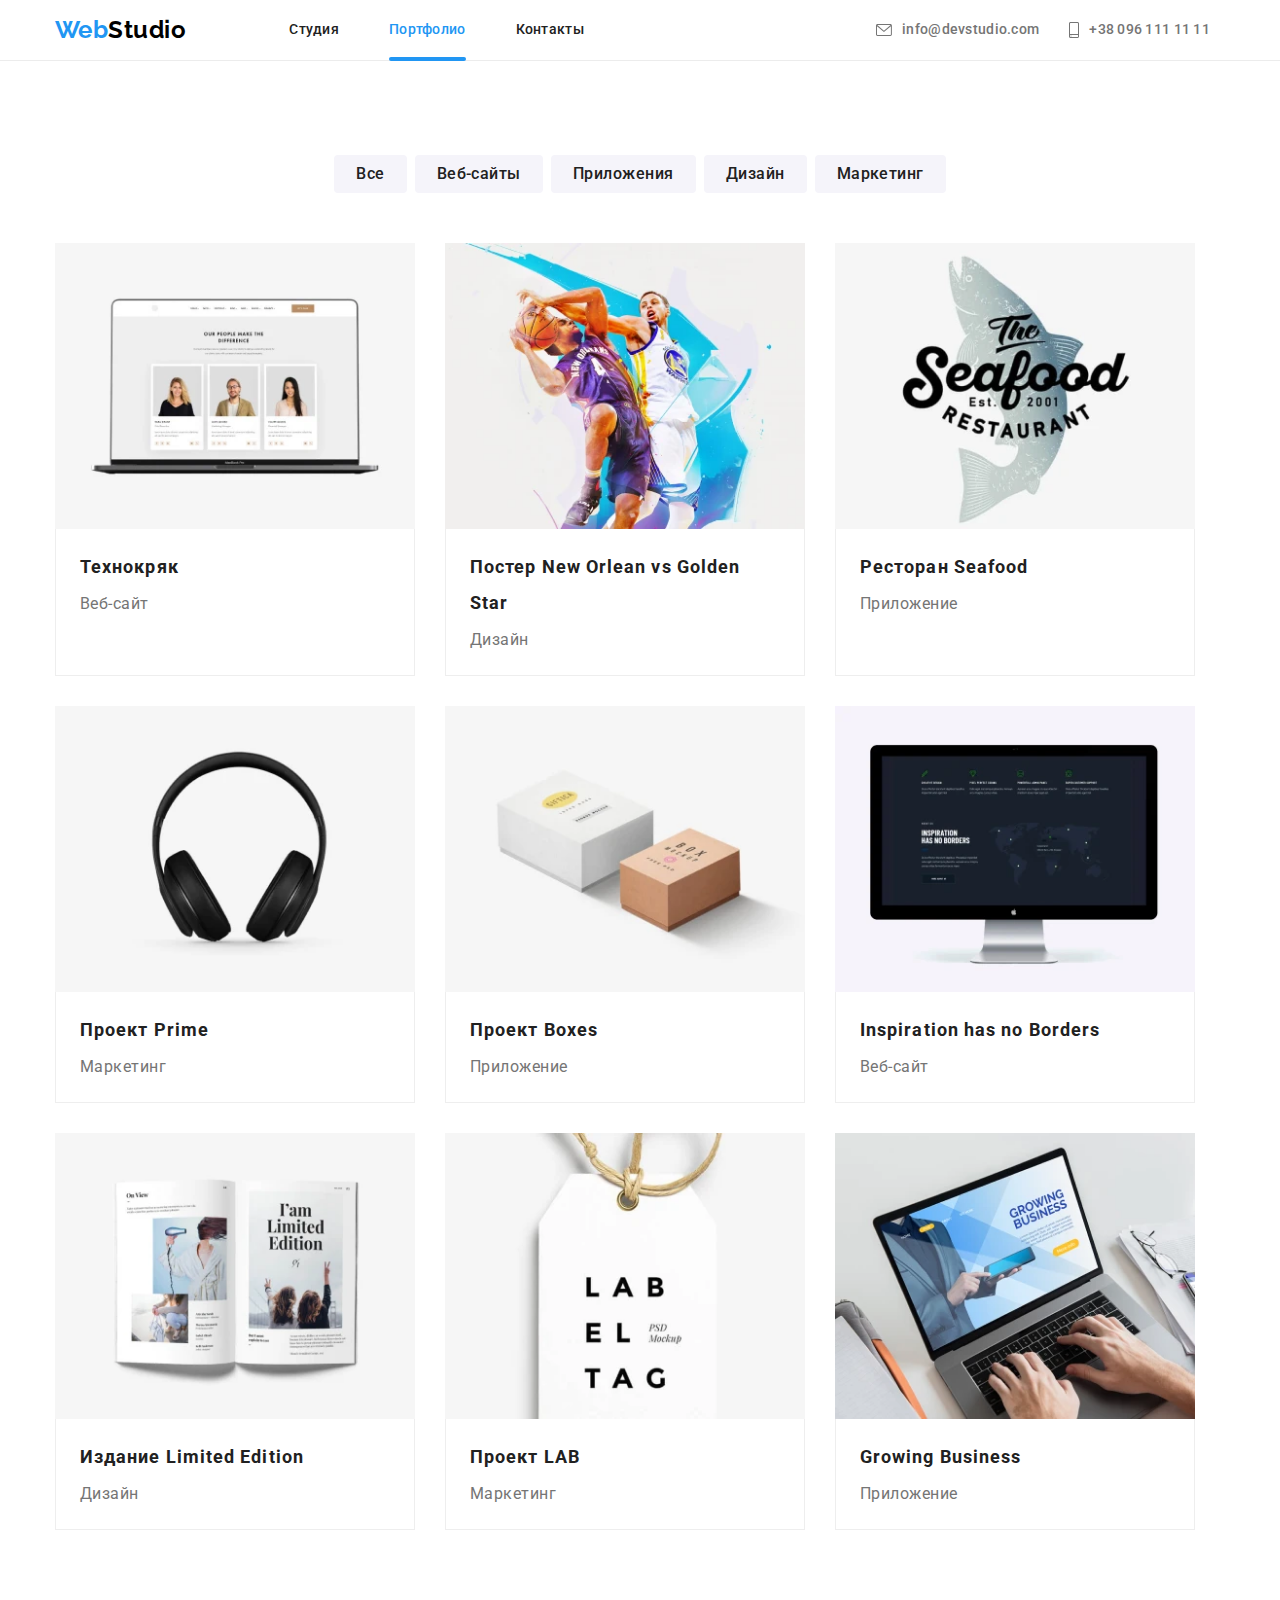
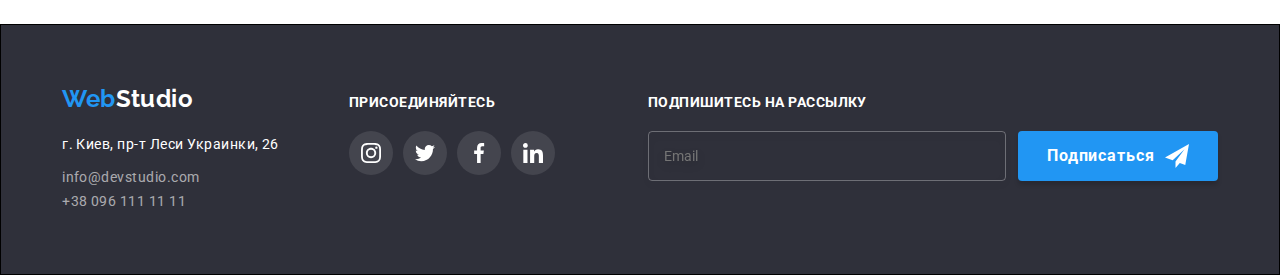
==== commit 65fced8f: "correction from mentor - mob-version and mob-menu" ====
--- a/portfolio.html
+++ b/portfolio.html
@@ -19,7 +19,7 @@
     
         <div class="main-navigation__container">
             <a class="logo" href="./index.html"><span class="logo__text">Web</span>Studio</a>
-            <button class="main-navigation__menu-button is-open" type="button" data-menu-data
+            <button class="main-navigation__menu-button" type="button" data-menu-data
                 aria-controls="main-navigation__wrapper" aria-expanded="false">
                 <svg class="" aria-label="переключатель мобильного меню" width="32" height="32">
                     <use class="main-navigation__icon-menu" href="./images/icons.svg#menu-mob"></use>
--- a/css/main.min.css
+++ b/css/main.min.css
@@ -3,6 +3,6 @@
  Consolas,  'Liberation Mono',  Menlo,- monospace;font-size:1em}small{font-size:80%}sub,sup{font-size:75%;line-height:0;position:relative;vertical-align:baseline}sub{bottom:-0.25em}sup{top:-0.5em}table{text-indent:0;border-color:inherit}button,input,optgroup,select,textarea{font-family:inherit;font-size:100%;line-height:1.15;margin:0}button,select{text-transform:none}button,[type='button'],[type='reset'],[type='submit']{-webkit-appearance:button}::-moz-focus-inner{border-style:none;padding:0}:-moz-focusring{outline:1px dotted ButtonText}:-moz-ui-invalid{box-shadow:none}legend{padding:0}progress{vertical-align:baseline}::-webkit-inner-spin-button,::-webkit-outer-spin-button{height:auto}[type='search']{-webkit-appearance:textfield;outline-offset:-2px}::-webkit-search-decoration{-webkit-appearance:none}::-webkit-file-upload-button{-webkit-appearance:button;font:inherit}summary{display:list-item}.menu,.contacts,.main-navigation__mobile-list,.skills__list,.images__list,.team__list,.socials-icons,.client__items,.footer__list,.footer-socials__items,.gallery-buttons,.gallery-projects{margin:0;padding:0;list-style:none}.skills,.images,.team,.client,.gallery{padding-top:60px;padding-bottom:60px}.main-navigation__container,.main-navigation__wrapper,.hero__container,.skills__wrapper,.images__wrapper,.team__wrapper,.client__wrapper,.footer__wrapper,.gallery__wrapper{width:100vw;padding-left:15px;padding-right:15px;margin-left:auto;margin-right:auto}@media screen and (min-width: 480px){.main-navigation__container,.main-navigation__wrapper,.hero__container,.skills__wrapper,.images__wrapper,.team__wrapper,.client__wrapper,.footer__wrapper,.gallery__wrapper{width:480px}}@media screen and (min-width: 768px){.main-navigation__container,.main-navigation__wrapper,.hero__container,.skills__wrapper,.images__wrapper,.team__wrapper,.client__wrapper,.footer__wrapper,.gallery__wrapper{width:768px}}@media screen and (min-width: 1200px){.main-navigation__container,.main-navigation__wrapper,.hero__container,.skills__wrapper,.images__wrapper,.team__wrapper,.client__wrapper,.footer__wrapper,.gallery__wrapper{width:1200px}}.logo,.footer__logo{font-family:'Raleway',- sans-serif;font-weight:700;text-decoration:none}.button,.button__form,.footer-form__button,.gallery-buttons__button{font-weight:700;font-size:16px;line-height:1.88;letter-spacing:0.06em;border-radius:4px;border:hidden;color:#fff;background-color:#2196f3;cursor:pointer}.images__title,.team__title,.client__title{font-weight:700;font-size:28px;line-height:1.18;margin:0 0 30px;padding:0;text-align:center}.socials-icons,.footer-socials__items{display:flex;align-items:center;justify-content:center;text-decoration:none}.socials-icons__link,.footer-socials__link{display:flex;align-items:center;justify-content:center;width:44px;height:44px;border-radius:50%}body{color:#212121;background-color:#fff;font-family:"Roboto",sans-serif;letter-spacing:.03em}@media screen and (min-width: 768px){.header{border-bottom:1px solid #ECECEC}}.main-navigation__container{position:relative;display:flex;align-items:center;justify-content:space-between}@media screen and (min-width: 768px){.main-navigation__container .main-navigation__menu-button{display:none}}.logo{font-size:24px;line-height:1.17;padding-top:16px;padding-bottom:16px;color:#000000}.logo__text{color:#2196f3}.main-navigation__menu-button{display:inline-flex;margin:0;padding:0;border:none;background-color:transparent;z-index:20}.main-navigation__menu-button.is-open .main-navigation__icon-menu{display:block}.main-navigation__menu-button.is-open .main-navigation__icon-close{display:none}.main-navigation__menu-button .main-navigation__icon-close{display:block}.main-navigation__menu-button .main-navigation__icon-menu{display:none}.main-navigation__wrapper.is-open{display:none}@media screen and (max-width: 767px){.main-navigation__wrapper{display:block;position:absolute;top:0;left:0%;width:100%;height:796px;background-color:#fff;padding-top:48px;z-index:10}}@media screen and (min-width: 768px){.main-navigation__wrapper.is-open{display:flex;flex-grow:1;justify-content:space-between}}@media screen and (max-width: 767px){.menu{margin-bottom:302px;margin-left:25px}}@media screen and (min-width: 768px){.menu{display:flex;align-items:center;margin-left:88px}}.menu__item:not(:last-child){margin-bottom:32px}@media screen and (min-width: 768px){.menu__item:not(:last-child){margin-bottom:0;margin-right:50px}}.menu__link{position:relative;display:block;font-weight:500;font-size:30px;line-height:1.18;color:inherit;text-decoration:none;letter-spacing:0.02em}.menu__link.current{color:#2196f3}.menu__link:hover,.menu__link:focus{color:#2196f3}.menu__link{transition:color 250ms cubic-bezier(0.4, 0, 0.2, 1)}@media screen and (min-width: 480px){.menu__link{font-size:40px}}@media screen and (min-width: 768px){.menu__link{font-size:14px;line-height:1.14}.menu__link.current::after{position:absolute;content:'';width:100%;height:4px;bottom:-23px;left:0;background:#2196f3;border-radius:2px}}.contacts{margin-bottom:64px;margin-left:25px}@media screen and (min-width: 768px){.contacts{display:flex;flex-direction:column-reverse;margin-bottom:0;padding-left:0}}@media screen and (min-width: 1200px){.contacts{display:flex;flex-direction:row-reverse;align-items:center;margin-bottom:0;padding-left:0}}@media screen and (max-width: 767px){.contacts__item:not(:last-child){margin-bottom:32px}}@media screen and (min-width: 768px){.contacts__item:last-child{margin-bottom:10px}}@media screen and (min-width: 1200px){.contacts__item:last-child{margin-right:30px;margin-bottom:0}}.contacts__link{color:#757575;font-weight:500;font-size:20px;line-height:1.17;text-decoration:none;letter-spacing:0.02em;color:#757575}.contacts__link--style{font-weight:500;font-size:25px;line-height:1.18;color:#2196f3}@media screen and (min-width: 480px){.contacts__link{font-size:24px}.contacts__link--style{font-size:34px}}@media screen and (min-width: 768px){.contacts__link{display:flex;align-items:center;font-size:14px;line-height:1.14;color:#757575}.contacts__link:hover,.contacts__link:focus{color:#2196f3}.contacts__link{transition:color 250ms cubic-bezier(0.4, 0, 0.2, 1)}}.contacts__icon{display:none}@media screen and (min-width: 768px){.contacts__icon{display:flex;margin-right:10px;fill:currentColor}.menu__link .contacts__icon{transition:color 250ms cubic-bezier(0.4, 0, 0.2, 1)}}.main-navigation__mobile-list{display:flex;margin-left:25px}@media screen and (min-width: 767px){.main-navigation__mobile-list{display:none}}.main-navigation__mobile-item:not(:last-child){border-right:1px solid rgba(33,33,33,0.2);padding-right:10px}.main-navigation__mobile-item:not(:first-child){padding-left:10px}.main-navigation__mobile-lihk{font-weight:500;font-size:10px;line-height:1.22;color:#2196f3}@media screen and (min-width: 480px){.main-navigation__mobile-lihk{font-size:18px}}@media screen and (min-width: 768px){.main-navigation{display:flex}}.hero{text-align:center;padding-top:118px;padding-bottom:118px;background-color:#2f303a;background-position:center;background-size:cover;background-repeat:no-repeat}@media screen and (max-width: 480px){.hero{background-image:linear-gradient(to right, rgba(47,48,58,0.4), rgba(47,48,58,0.4)),url("../images/hero-img/header_sm.jpg");background-image:linear-gradient(to right, rgba(47,48,58,0.4), rgba(47,48,58,0.4)),-webkit-image-set(url("../images/hero-img/header_sm.webp") 1x)}}@media screen and (max-width: 480px) and (min-device-pixel-ratio: 2), screen and (max-width: 480px) and (-moz-min-device-pixel-ratio: 2), screen and (max-width: 480px) and (-o-min-device-pixel-ratio: 2 / 1), screen and (max-width: 480px) and (-webkit-min-device-pixel-ratio: 2), screen and (max-width: 480px) and (min-resolution: 192dpi), screen and (max-width: 480px) and (min-resolution: 2dppx){.hero{background-image:linear-gradient(to right, rgba(47,48,58,0.4), rgba(47,48,58,0.4)),url("../images/hero-img/header_sm@2x.jpg");background-image:linear-gradient(to right, rgba(47,48,58,0.4), rgba(47,48,58,0.4)),-webkit-image-set(url("../images/hero-img/header_sm@2x.webp") 2x)}}@media screen and (min-width: 481px) and (max-width: 768px){.hero{background-image:linear-gradient(to right, rgba(47,48,58,0.4), rgba(47,48,58,0.4)),url("../images/hero-img/header_md.jpg");background-image:linear-gradient(to right, rgba(47,48,58,0.4), rgba(47,48,58,0.4)),-webkit-image-set(url("../images/hero-img/header_md.webp") 1x)}}@media screen and (min-width: 481px) and (max-width: 768px) and (min-device-pixel-ratio: 2), screen and (min-width: 481px) and (max-width: 768px) and (-moz-min-device-pixel-ratio: 2), screen and (min-width: 481px) and (max-width: 768px) and (-o-min-device-pixel-ratio: 2 / 1), screen and (min-width: 481px) and (max-width: 768px) and (-webkit-min-device-pixel-ratio: 2), screen and (min-width: 481px) and (max-width: 768px) and (min-resolution: 192dpi), screen and (min-width: 481px) and (max-width: 768px) and (min-resolution: 2dppx){.hero{background-image:linear-gradient(to right, rgba(47,48,58,0.4), rgba(47,48,58,0.4)),url("../images/hero-img/header_md@2x.jpg");background-image:linear-gradient(to right, rgba(47,48,58,0.4), rgba(47,48,58,0.4)),-webkit-image-set(url("../images/hero-img/header_md@2x.webp") 2x)}}@media screen and (min-width: 769px) and (max-width: 1600px){.hero{background-image:linear-gradient(to right, rgba(47,48,58,0.4), rgba(47,48,58,0.4)),url("../images/hero-img/header_lg.jpg");background-image:linear-gradient(to right, rgba(47,48,58,0.4), rgba(47,48,58,0.4)),-webkit-image-set(url("../images/hero-img/header_lg.webp") 1x)}}@media screen and (min-width: 769px) and (max-width: 1600px) and (min-device-pixel-ratio: 2), screen and (min-width: 769px) and (max-width: 1600px) and (-moz-min-device-pixel-ratio: 2), screen and (min-width: 769px) and (max-width: 1600px) and (-o-min-device-pixel-ratio: 2 / 1), screen and (min-width: 769px) and (max-width: 1600px) and (-webkit-min-device-pixel-ratio: 2), screen and (min-width: 769px) and (max-width: 1600px) and (min-resolution: 192dpi), screen and (min-width: 769px) and (max-width: 1600px) and (min-resolution: 2dppx){.hero{background-image:linear-gradient(to right, rgba(47,48,58,0.4), rgba(47,48,58,0.4)),url("../images/hero-img/header_lg@2x.jpg");background-image:linear-gradient(to right, rgba(47,48,58,0.4), rgba(47,48,58,0.4)),-webkit-image-set(url("../images/hero-img/header_lg@2x.webp") 2x);margin-left:auto;margin-right:auto}}.hero__title{width:300px;font-weight:900;font-size:20px;line-height:1.62;letter-spacing:0.06em;text-align:center;text-transform:uppercase;color:#fff;margin:0 auto 30px}@media screen and (min-width: 480px){.hero__title{width:360px;font-size:26px}}.button{padding:10px 32px;box-shadow:0px 4px 4px rgba(0,0,0,0.15);transition:background-color 250ms cubic-bezier(0.4, 0, 0.2, 1)}.button:hover,.button:focus{background-color:#188ce8}.backdrop{position:fixed;left:0;top:0;width:100vw;height:100vh;background:rgba(0,0,0,0.2);opacity:1;visibility:visible;transition:opacity 250ms cubic-bezier(0.4, 0, 0.2, 1),visibility 250ms cubic-bezier(0.4, 0, 0.2, 1),transform 250ms cubic-bezier(0.4, 0, 0.2, 1);z-index:20}.backdrop.is-hidden{opacity:0;pointer-events:none;visibility:hidden}.backdrop__form{position:absolute;top:50%;left:50%;transform:translate(-50%, -50%) scale(1);background-color:#fff;box-shadow:0px 1px 3px rgba(0,0,0,0.12),0px 1px 1px rgba(0,0,0,0.14),0px 2px 1px rgba(0,0,0,0.2);border-radius:4px;transition:transform 250ms cubic-bezier(0.4, 0, 0.2, 1)}.backdrop.is-hidden .backdrop__form{transform:translate(-50%, -50%) scale(0.5)}@media screen and (min-width: 480px){.backdrop__form{width:450px;height:609px}}@media screen and (min-width: 1200px){.backdrop__form{width:528px;height:581px}}.backdrop__button{position:absolute;top:4px;right:4px;padding:0;width:30px;height:30px;border:1px solid rgba(0,0,0,0.1);border-radius:50%;background-color:#fff;cursor:pointer}.backdrop__button:hover,.backdrop__button:focus{color:#2196f3}@media screen and (min-width: 480px){.backdrop__button{top:8px;right:8px}}.backdrop__icon{fill:currentColor;transition:color 250ms cubic-bezier(0.4, 0, 0.2, 1)}.form{width:90vw;padding:20px}@media screen and (min-width: 480px){.form{width:450px;height:609px;padding:40px}}@media screen and (min-width: 1200px){.form{width:528px;height:581px}}.form__title{font-size:20px;line-height:1.5;text-align:center;margin:0;margin-bottom:12px}@media screen and (min-width: 1200px){.form__title{line-height:1.15}}.form__field{position:relative;display:flex;flex-direction:column;font-weight:400;font-size:12px;line-height:1.16;letter-spacing:0.01em;color:#757575}.form__text{margin-bottom:4px}.form__icon{position:absolute;top:58%;left:12px;transform:translateY(-58%)}.form__field:focus-within>.form__icon{fill:#2196f3}.form__inputs{width:80vw;border:1px solid rgba(33,33,33,0.2);border-radius:4px;margin-bottom:10px;padding:12px 13px;padding-left:42px;outline:transparent}.form__inputs:focus-within{border-color:#2196f3}@media screen and (min-width: 480px){.form__inputs{width:370px}}@media screen and (min-width: 1200px){.form__inputs{width:448px}}.form__textarea{width:80vw;border:1px solid rgba(33,33,33,0.2);border-radius:4px;margin-bottom:20px;padding:16px 12px;resize:none;outline:none}.form__textarea::placeholder{letter-spacing:0.01em;color:rgba(117,117,117,0.5)}.form__textarea:focus-within{border-color:#2196f3}@media screen and (min-width: 480px){.form__textarea{width:370px}}@media screen and (min-width: 1200px){.form__textarea{width:448px}}.checkbox{display:flex;align-items:center;justify-content:center;margin-bottom:20px}.checkbox__field{position:absolute;width:1px;height:1px;max-width:-1px;border:0;padding:0;clip:rect(0 0 0 0);overflow:hidden}.checkbox__icon{width:15px;height:15px;border:1px solid #212121;border-radius:4px;cursor:pointer;margin-right:8px}.checkbox__field:checked+.checkbox__icon{border-color:#2196f3;background-color:#2196f3;background-image:url("../images/check.svg");background-size:contain;background-origin:border-box;background-repeat:no-repeat}.checkbox__text{font-weight:400;font-size:12px;line-height:1.17;color:var(--icon-sub-text);margin:0}@media screen and (min-width: 480px){.checkbox__text{display:flex}}@media screen and (min-width: 1200px){.checkbox__text{font-size:14px;line-height:1.71}}.button__form{display:block;margin-left:auto;margin-right:auto;padding:10px 55px;transition:background-color 250ms cubic-bezier(0.4, 0, 0.2, 1),box-shadow 250ms cubic-bezier(0.4, 0, 0.2, 1)}.button__form:hover,.button__form:focus{box-shadow:0px 4px 4px rgba(0,0,0,0.15)}@media screen and (min-width: 768px){.skills__list{display:flex;justify-content:center}}@media screen and (max-width: 1199px){.skills__list{flex-wrap:wrap}}.skills__items{width:100%}@media screen and (max-width: 767px){.skills__items:not(:last-child){margin-bottom:30px}}@media screen and (min-width: 768px){.skills__items{width:354px;margin-right:30px;margin-bottom:30px}.skills__items:nth-of-type(2n){margin-right:0}.skills__items:nth-last-child(-n+2){margin-bottom:0}}@media screen and (min-width: 1200px){.skills__items{margin-bottom:0}.skills__items:not(:last-child){margin-right:30px}}.skills__icons{display:flex;align-items:center;justify-content:center;height:120px;background-color:#f5f4fa;margin-bottom:30px;border-radius:4px}.skills__title{font-weight:700;font-size:14px;line-height:1.14;text-transform:uppercase;text-align:center;margin:0;margin-bottom:10px;padding:0}.skills__text{font-weight:400;font-size:14px;line-height:1.71;margin:0;padding:0;color:#757575}.images{padding-top:0}@media screen and (max-width: 1199px){.images{display:none}}.images__list{display:flex}.images__items{position:relative}.images__items:not(:last-child){margin-right:30px}.images__img{display:block}.images__text{position:absolute;bottom:0;left:0;width:370px;height:70px;font-weight:700;font-size:14px;line-height:1.14;color:#fff;text-align:center;padding-top:27px;padding-bottom:27px;margin:0;text-transform:uppercase;background:rgba(47,48,58,0.8)}.team{background-color:#f5f4fa}@media screen and (min-width: 768px){.team__list{display:flex;justify-content:center;margin-right:-30px;margin-bottom:-30px}}@media screen and (max-width: 1199px){.team__list{flex-wrap:wrap}}.team__items{text-align:center;background-color:#fff;box-shadow:0px 1px 3px rgba(0,0,0,0.12),0px 1px 1px rgba(0,0,0,0.14),0px 2px 1px rgba(0,0,0,0.2);border-radius:0px 0px 4px 4px}@media screen and (max-width: 767px){.team__items:not(:last-child){margin-bottom:16px}}@media screen and (min-width: 768px){.team__items{flex-basis:calc(100% / 2 - 30px);margin-right:30px;margin-bottom:30px}}@media screen and (min-width: 1200px){.team__items{flex-basis:calc(100% / 4 - 30px)}}.team__img{display:block;max-width:100%;height:auto;margin-left:auto;margin-right:auto}.team__content{padding-top:30px;padding-bottom:24px}.team__subtitle{font-weight:500;font-size:16px;line-height:1.19;margin-top:0;margin-bottom:10px}.team__text{font-weight:400;font-size:16px;line-height:1.19;color:#757575;margin:0;margin-bottom:16px}.socials-icons__list:not(:last-child){margin-right:10px}.socials-icons__link{color:#afb1b8;transition:background-color 250ms cubic-bezier(0.4, 0, 0.2, 1)}.socials-icons__link:hover,.socials-icons__link:focus{color:#fff;background-color:#2196f3}.socials-icons__icon{fill:currentColor;transition:color 250ms cubic-bezier(0.4, 0, 0.2, 1)}.client__items{display:flex;align-items:center;justify-content:center;margin-right:-30px;margin-bottom:-30px}@media screen and (max-width: 1199px){.client__items{flex-wrap:wrap}}.client__list{flex-basis:calc(100% / 2 - 30px);margin-right:30px;margin-bottom:30px}@media screen and (min-width: 768px){.client__list{flex-basis:calc(100% / 3 - 30px)}}.client__link{display:flex;flex-wrap:wrap;align-items:center;justify-content:center;color:#afb1b8;border:1px solid #afb1b8;border-radius:4px;width:100%;height:92px;transition:border 250ms cubic-bezier(0.4, 0, 0.2, 1)}.client__link:hover,.client__link:focus{color:#2196f3;border:1px solid #2196f3}@media screen and (min-width: 480px){.client__link{width:210px}}@media screen and (min-width: 768px){.client__link{width:226px}}@media screen and (min-width: 1200px){.client__link{width:170px}}.client__icon{fill:currentColor;transition:color 250ms cubic-bezier(0.4, 0, 0.2, 1)}.footer{font-weight:400;font-size:14px;line-height:1.71;border:1px solid #000000;padding-top:60px;padding-bottom:60px;background-color:#2f303a}@media screen and (max-width: 1199px){.footer{text-align:center}}@media screen and (min-width: 768px){.footer__wrapper{display:flex;flex-wrap:wrap;justify-content:center;align-items:baseline}}@media screen and (min-width: 1200px){.footer__wrapper{display:flex;justify-content:flex-start;align-items:baseline}}@media screen and (min-width: 768px){.footer__contacts{margin-right:165px}}@media screen and (min-width: 1070px){.footer__contacts{margin-right:300px}}@media screen and (min-width: 1200px){.footer__contacts{margin-right:70px}}.footer__logo{display:block;font-size:24px;line-height:1.17;text-decoration:none;color:#fff;margin-bottom:20px}.footer__text{color:#2196f3}.footer__addresses{text-decoration:none;color:#fff;font-style:inherit;margin-bottom:60px}.footer__item:not(:last-child){margin-bottom:8px}@media screen and (min-width: 1200px){.footer__item:not(:last-child){margin-bottom:9px}}.footer__link{text-decoration:none;color:#fff;font-style:inherit}.footer__link--color{color:rgba(255,255,255,0.6)}@media screen and (max-width: 767px){.footer__social{margin-bottom:60px}}@media screen and (min-width: 1200px){.footer__social{margin-right:93px}}.footer-social__title{font-weight:700;font-size:14px;line-height:1.14;text-transform:uppercase;color:#fff;margin-top:0;margin-bottom:20px}.footer-socials__list:not(:last-child){margin-right:10px}.footer-socials__link{background-color:rgba(255,255,255,0.1);border-radius:50%;transition:background-color 250ms cubic-bezier(0.4, 0, 0.2, 1)}.footer-socials__link:hover,.footer-socials__link:focus{color:#ffffff;background-color:#2196f3}.footer-socials__icon{fill:#fff}.footer-form__text{font-weight:700;line-height:1.14;text-transform:uppercase;margin-top:0;margin-bottom:20px;color:#fff}@media screen and (min-width: 1200px){.footer-form__subscribe{display:flex;align-content:center;align-items:center}}.footer-form__field{width:100%;padding:10px 15px;border:1px solid rgba(255,255,255,0.3);filter:drop-shadow(0px 4px 4px rgba(0,0,0,0.15));border-radius:4px;color:#fff;background-color:transparent;outline:transparent}@media screen and (max-width: 1199px){.footer-form__field{margin-bottom:20px}}@media screen and (min-width: 480px){.footer-form__field{width:450px}}@media screen and (min-width: 1200px){.footer-form__field{width:358px;margin-right:12px}}.footer-form__button{display:flex;align-items:center;justify-content:center;width:200px;height:50px;margin-right:auto;margin-left:auto;padding:0;transition:background-color 250ms cubic-bezier(0.4, 0, 0.2, 1)}.footer-form__button:hover,.footer-form__button:focus{background-color:#188ce8}.button__icon{margin-left:10px;fill:#fff}.gallery-buttons{display:flex;flex-wrap:wrap;margin-bottom:50px}@media screen and (min-width: 768px){.gallery-buttons{justify-content:center}}.gallery-buttons__item{margin-bottom:15px}.gallery-buttons__item:not(:last-child){margin-right:8px}.gallery-buttons__item:nth-of-type(n+4){margin-bottom:0}@media screen and (min-width: 760px){.gallery-buttons__item{margin-bottom:0}}.gallery-buttons__button{font-weight:500;line-height:1.62;color:inherit;letter-spacing:inherit;box-shadow:none;background-color:#f5f4fa;transition:background-color 250ms cubic-bezier(0.4, 0, 0.2, 1),color 250ms cubic-bezier(0.4, 0, 0.2, 1),box-shadow 250ms cubic-bezier(0.4, 0, 0.2, 1)}.gallery-buttons__button:hover,.gallery-buttons__button:focus{background-color:#2196f3;color:#fff;box-shadow:0px 3px 1px rgba(0,0,0,0.1),0px 1px 2px rgba(0,0,0,0.08),0px 2px 2px rgba(0,0,0,0.12)}@media screen and (min-width: 480px){.gallery-buttons__button{padding:6px 22px}}@media screen and (min-width: 768px){.gallery-projects{display:flex;flex-wrap:wrap;margin-bottom:-30px;margin-right:-30px}}.gallery-projects__list{position:relative}.gallery-projects__list:not(:last-child){margin-bottom:30px}@media screen and (min-width: 768px){.gallery-projects__list{flex-basis:calc(100% / 2 - 30px);margin-bottom:30px;margin-right:30px}}@media screen and (min-width: 1200px){.gallery-projects__list{flex-basis:calc(100% / 3 - 30px)}}.gallery-projects__link{width:100%;display:block;text-decoration:none;color:inherit;transition:background-color 250ms cubic-bezier(0.4, 0, 0.2, 1),box-shadow 250ms cubic-bezier(0.4, 0, 0.2, 1)}.gallery-projects__link:hover,.gallery-projects__link:focus{background-color:#fff;box-shadow:0px 1px 1px rgba(0,0,0,0.12),0px 4px 4px rgba(0,0,0,0.06),1px 4px 6px rgba(0,0,0,0.16)}.gallery-projects__wrapper{position:relative;overflow:hidden}.gallery-projects__image{width:100%;height:auto;display:block;border:hidden}.gallery-projects__article{position:absolute;top:0;left:0;width:100%;height:100%;color:#fff;font-weight:400;font-size:18px;line-height:1.56;margin:0;padding:63px 24px;background:rgba(33,150,243,0.9);transform:translateY(100%);transition:transform 250ms cubic-bezier(0.4, 0, 0.2, 1)}.gallery-projects__link:hover .gallery-projects__article,.gallery-projects__link:focus .gallery-projects__article{transform:translateY(0)}.gallery-projects__container{padding:20px 24px;border:1px solid #eeeeee;border-top:0}.gallery-projects__title{font-weight:700;font-size:18px;line-height:2;letter-spacing:0.06em;margin-top:0;margin-bottom:4px}.gallery-projects__text{font-weight:400;font-size:16px;line-height:1.88;color:#757575;margin:0}
+ monospace;font-size:1em}small{font-size:80%}sub,sup{font-size:75%;line-height:0;position:relative;vertical-align:baseline}sub{bottom:-0.25em}sup{top:-0.5em}table{text-indent:0;border-color:inherit}button,input,optgroup,select,textarea{font-family:inherit;font-size:100%;line-height:1.15;margin:0}button,select{text-transform:none}button,[type='button'],[type='reset'],[type='submit']{-webkit-appearance:button}::-moz-focus-inner{border-style:none;padding:0}:-moz-focusring{outline:1px dotted ButtonText}:-moz-ui-invalid{box-shadow:none}legend{padding:0}progress{vertical-align:baseline}::-webkit-inner-spin-button,::-webkit-outer-spin-button{height:auto}[type='search']{-webkit-appearance:textfield;outline-offset:-2px}::-webkit-search-decoration{-webkit-appearance:none}::-webkit-file-upload-button{-webkit-appearance:button;font:inherit}summary{display:list-item}.menu,.contacts,.main-navigation__mobile-list,.skills__list,.images__list,.team__list,.socials-icons,.client__items,.footer__list,.footer-socials__items,.gallery-buttons,.gallery-projects{margin:0;padding:0;list-style:none}.skills,.images,.team,.client,.gallery{padding-top:60px;padding-bottom:60px}@media screen and (min-width: 1200px){.skills,.images,.team,.client,.gallery{padding-top:94px;padding-bottom:94px}}.main-navigation__container,.main-navigation__wrapper,.hero__container,.skills__wrapper,.images__wrapper,.team__wrapper,.client__wrapper,.footer__wrapper,.gallery__wrapper{width:100%;padding-left:15px;padding-right:15px;margin-left:auto;margin-right:auto}@media screen and (min-width: 480px){.main-navigation__container,.main-navigation__wrapper,.hero__container,.skills__wrapper,.images__wrapper,.team__wrapper,.client__wrapper,.footer__wrapper,.gallery__wrapper{width:480px}}@media screen and (min-width: 768px){.main-navigation__container,.main-navigation__wrapper,.hero__container,.skills__wrapper,.images__wrapper,.team__wrapper,.client__wrapper,.footer__wrapper,.gallery__wrapper{width:768px}}@media screen and (min-width: 1200px){.main-navigation__container,.main-navigation__wrapper,.hero__container,.skills__wrapper,.images__wrapper,.team__wrapper,.client__wrapper,.footer__wrapper,.gallery__wrapper{width:1200px}}.logo,.footer__logo{font-family:'Raleway',+ sans-serif;font-weight:700;text-decoration:none}.button,.button__form,.footer-form__button,.gallery-buttons__button{font-weight:700;font-size:16px;line-height:1.88;letter-spacing:0.06em;border-radius:4px;border:hidden;color:#fff;background-color:#2196f3;cursor:pointer}.images__title,.team__title,.client__title{font-weight:700;font-size:28px;line-height:1.18;margin:0 0 30px;padding:0;text-align:center}.socials-icons,.footer-socials__items{display:flex;align-items:center;justify-content:center;text-decoration:none}.socials-icons__link,.footer-socials__link{display:flex;align-items:center;justify-content:center;width:44px;height:44px;border-radius:50%}body{color:#212121;background-color:#fff;font-family:"Roboto",sans-serif;letter-spacing:.03em}@media screen and (min-width: 768px){.header{border-bottom:1px solid #ECECEC}}.main-navigation__container{position:relative;display:flex;align-items:center;justify-content:space-between}@media screen and (min-width: 768px){.main-navigation__container .main-navigation__menu-button{display:none}}.logo{font-size:24px;line-height:1.17;padding-top:16px;padding-bottom:16px;color:#000000}.logo__text{color:#2196f3}.main-navigation__menu-button{display:inline-flex;margin:0;padding:0;border:none;background-color:transparent;z-index:20}.main-navigation__menu-button .main-navigation__icon-menu{display:block}.main-navigation__menu-button .main-navigation__icon-close{display:none}.main-navigation__menu-button.is-open .main-navigation__icon-close{display:block}.main-navigation__menu-button.is-open .main-navigation__icon-menu{display:none}.main-navigation__menu-button.is-open{position:fixed;top:22px;right:23px}.main-navigation__icon-close,.main-navigation__icon-menu{transition:fill 250ms cubic-bezier(0.4, 0, 0.2, 1)}.main-navigation__icon-close:hover,.main-navigation__icon-close:focus,.main-navigation__icon-menu:hover,.main-navigation__icon-menu:focus{fill:#2196f3}.main-navigation__wrapper.is-open{display:none}@media screen and (max-width: 767px){.main-navigation__wrapper{position:fixed;top:0;left:0%;width:100%;height:100%;display:flex;flex-direction:column;justify-content:space-between;background-color:#fff;padding-top:48px;z-index:10}}@media screen and (min-width: 768px){.main-navigation__wrapper.is-open{display:flex;flex-grow:1;justify-content:space-between}}.menu{margin-left:25px}@media screen and (min-width: 768px){.menu{display:flex;align-items:center;margin-bottom:0;margin-left:88px}}.menu__item:not(:last-child){margin-bottom:32px}@media screen and (min-width: 768px){.menu__item:not(:last-child){margin-bottom:0;margin-right:50px}}.menu__link{position:relative;display:block;font-weight:500;font-size:30px;line-height:1.18;color:inherit;text-decoration:none;letter-spacing:0.02em}.menu__link.current{color:#2196f3}.menu__link:hover,.menu__link:focus{color:#2196f3}.menu__link{transition:color 250ms cubic-bezier(0.4, 0, 0.2, 1)}@media screen and (min-width: 480px){.menu__link{font-size:40px}}@media screen and (min-width: 768px){.menu__link{font-size:14px;line-height:1.14}.menu__link.current::after{position:absolute;content:'';width:100%;height:4px;bottom:-23px;left:0;background:#2196f3;border-radius:2px}}.contacts{margin-bottom:64px;margin-left:25px}@media screen and (min-width: 768px){.contacts{display:flex;flex-direction:column-reverse;margin-bottom:0;margin-left:0}}@media screen and (min-width: 1200px){.contacts{display:flex;flex-direction:row-reverse;align-items:center}}@media screen and (max-width: 767px){.contacts__item:not(:last-child){margin-bottom:32px}}@media screen and (min-width: 768px){.contacts__item:last-child{margin-bottom:10px}}@media screen and (min-width: 1200px){.contacts__item:last-child{margin-right:30px;margin-bottom:0}}.contacts__link{color:#757575;font-weight:500;font-size:20px;line-height:1.17;text-decoration:none;letter-spacing:0.02em;color:#757575}.contacts__link--style{font-weight:500;font-size:25px;line-height:1.18;color:#2196f3}@media screen and (min-width: 480px){.contacts__link{font-size:24px}.contacts__link--style{font-size:34px}}@media screen and (min-width: 768px){.contacts__link{display:flex;align-items:center;font-size:14px;line-height:1.14;color:#757575}.contacts__link:hover,.contacts__link:focus{color:#2196f3}.contacts__link{transition:color 250ms cubic-bezier(0.4, 0, 0.2, 1)}}.contacts__icon{display:none}@media screen and (min-width: 768px){.contacts__icon{display:flex;margin-right:10px;fill:currentColor}.menu__link .contacts__icon{transition:color 250ms cubic-bezier(0.4, 0, 0.2, 1)}}.main-navigation__mobile-list{display:flex;margin-bottom:48px;margin-left:25px}@media screen and (min-width: 767px){.main-navigation__mobile-list{display:none}}.main-navigation__mobile-item:not(:last-child){border-right:1px solid rgba(33,33,33,0.2);padding-right:10px}.main-navigation__mobile-item:not(:first-child){padding-left:10px}.main-navigation__mobile-lihk{font-weight:500;font-size:10px;line-height:1.22;color:#2196f3}@media screen and (min-width: 480px){.main-navigation__mobile-lihk{font-size:18px}}@media screen and (min-width: 768px){.main-navigation{display:flex}}.hero{text-align:center;padding-top:118px;padding-bottom:118px;background-color:#2f303a;background-position:center;background-size:cover;background-repeat:no-repeat}@media screen and (max-width: 479px){.hero{background-image:linear-gradient(to right, rgba(47,48,58,0.4), rgba(47,48,58,0.4)),url("../images/hero-img/header_sm.jpg");background-image:linear-gradient(to right, rgba(47,48,58,0.4), rgba(47,48,58,0.4)),-webkit-image-set(url("../images/hero-img/header_sm.webp") 1x)}}@media screen and (max-width: 479px) and (min-device-pixel-ratio: 2), screen and (max-width: 479px) and (-moz-min-device-pixel-ratio: 2), screen and (max-width: 479px) and (-o-min-device-pixel-ratio: 2 / 1), screen and (max-width: 479px) and (-webkit-min-device-pixel-ratio: 2), screen and (max-width: 479px) and (min-resolution: 192dpi), screen and (max-width: 479px) and (min-resolution: 2dppx){.hero{background-image:linear-gradient(to right, rgba(47,48,58,0.4), rgba(47,48,58,0.4)),url("../images/hero-img/header_sm@2x.jpg");background-image:linear-gradient(to right, rgba(47,48,58,0.4), rgba(47,48,58,0.4)),-webkit-image-set(url("../images/hero-img/header_sm@2x.webp") 2x)}}@media screen and (min-width: 480px) and (max-width: 767px){.hero{background-image:linear-gradient(to right, rgba(47,48,58,0.4), rgba(47,48,58,0.4)),url("../images/hero-img/header_md.jpg");background-image:linear-gradient(to right, rgba(47,48,58,0.4), rgba(47,48,58,0.4)),-webkit-image-set(url("../images/hero-img/header_md.webp") 1x)}}@media screen and (min-width: 480px) and (max-width: 767px) and (min-device-pixel-ratio: 2), screen and (min-width: 480px) and (max-width: 767px) and (-moz-min-device-pixel-ratio: 2), screen and (min-width: 480px) and (max-width: 767px) and (-o-min-device-pixel-ratio: 2 / 1), screen and (min-width: 480px) and (max-width: 767px) and (-webkit-min-device-pixel-ratio: 2), screen and (min-width: 480px) and (max-width: 767px) and (min-resolution: 192dpi), screen and (min-width: 480px) and (max-width: 767px) and (min-resolution: 2dppx){.hero{background-image:linear-gradient(to right, rgba(47,48,58,0.4), rgba(47,48,58,0.4)),url("../images/hero-img/header_md@2x.jpg");background-image:linear-gradient(to right, rgba(47,48,58,0.4), rgba(47,48,58,0.4)),-webkit-image-set(url("../images/hero-img/header_md@2x.webp") 2x)}}@media screen and (min-width: 768px) and (max-width: 1600px){.hero{background-image:linear-gradient(to right, rgba(47,48,58,0.4), rgba(47,48,58,0.4)),url("../images/hero-img/header_lg.jpg");background-image:linear-gradient(to right, rgba(47,48,58,0.4), rgba(47,48,58,0.4)),-webkit-image-set(url("../images/hero-img/header_lg.webp") 1x)}}@media screen and (min-width: 768px) and (max-width: 1600px) and (min-device-pixel-ratio: 2), screen and (min-width: 768px) and (max-width: 1600px) and (-moz-min-device-pixel-ratio: 2), screen and (min-width: 768px) and (max-width: 1600px) and (-o-min-device-pixel-ratio: 2 / 1), screen and (min-width: 768px) and (max-width: 1600px) and (-webkit-min-device-pixel-ratio: 2), screen and (min-width: 768px) and (max-width: 1600px) and (min-resolution: 192dpi), screen and (min-width: 768px) and (max-width: 1600px) and (min-resolution: 2dppx){.hero{background-image:linear-gradient(to right, rgba(47,48,58,0.4), rgba(47,48,58,0.4)),url("../images/hero-img/header_lg@2x.jpg");background-image:linear-gradient(to right, rgba(47,48,58,0.4), rgba(47,48,58,0.4)),-webkit-image-set(url("../images/hero-img/header_lg@2x.webp") 2x);margin-left:auto;margin-right:auto}}.hero__title{width:100%;font-weight:900;font-size:20px;line-height:1.62;letter-spacing:0.06em;text-align:center;text-transform:uppercase;color:#fff;margin:0 auto 30px}@media screen and (min-width: 480px){.hero__title{width:360px;font-size:26px}}.button{padding:10px 32px;box-shadow:0px 4px 4px rgba(0,0,0,0.15);transition:background-color 250ms cubic-bezier(0.4, 0, 0.2, 1)}.button:hover,.button:focus{background-color:#188ce8}.backdrop{position:fixed;left:0;top:0;width:100vw;height:100vh;background:rgba(0,0,0,0.2);opacity:1;visibility:visible;transition:opacity 250ms cubic-bezier(0.4, 0, 0.2, 1),visibility 250ms cubic-bezier(0.4, 0, 0.2, 1),transform 250ms cubic-bezier(0.4, 0, 0.2, 1);z-index:20}.backdrop.is-hidden{opacity:0;pointer-events:none;visibility:hidden}.backdrop__form{width:100%;position:absolute;top:50%;left:50%;transform:translate(-50%, -50%) scale(1);background-color:#fff;box-shadow:0px 1px 3px rgba(0,0,0,0.12),0px 1px 1px rgba(0,0,0,0.14),0px 2px 1px rgba(0,0,0,0.2);border-radius:4px;transition:transform 250ms cubic-bezier(0.4, 0, 0.2, 1)}.backdrop.is-hidden .backdrop__form{transform:translate(-50%, -50%) scale(0.5)}@media screen and (min-width: 480px){.backdrop__form{width:450px;height:609px}}@media screen and (min-width: 1200px){.backdrop__form{width:528px;height:581px}}.backdrop__button{position:absolute;top:4px;right:20px;padding:0;width:30px;height:30px;border:1px solid rgba(0,0,0,0.1);border-radius:50%;background-color:#fff;cursor:pointer}.backdrop__button:hover,.backdrop__button:focus{color:#2196f3}@media screen and (min-width: 480px){.backdrop__button{top:8px;right:8px}}.backdrop__icon{fill:currentColor;transition:color 250ms cubic-bezier(0.4, 0, 0.2, 1)}.form{padding:30px 20px}@media screen and (min-width: 480px){.form{width:450px;height:609px;padding:40px}}@media screen and (min-width: 1200px){.form{width:528px;height:581px}}.form__title{font-size:20px;line-height:1.5;text-align:center;margin:0;margin-bottom:12px}@media screen and (min-width: 1200px){.form__title{line-height:1.15}}.form__field{position:relative;display:flex;flex-direction:column;font-weight:400;font-size:12px;line-height:1.16;letter-spacing:0.01em;color:#757575}.form__text{margin-bottom:4px}.form__icon{position:absolute;top:58%;left:12px;transform:translateY(-58%)}.form__field:focus-within>.form__icon{fill:#2196f3}.form__inputs{width:80vw;border:1px solid rgba(33,33,33,0.2);border-radius:4px;margin-bottom:10px;padding:12px 13px;padding-left:42px;outline:transparent}.form__inputs:focus-within{border-color:#2196f3}@media screen and (min-width: 480px){.form__inputs{width:370px}}@media screen and (min-width: 1200px){.form__inputs{width:448px}}.form__textarea{width:80vw;border:1px solid rgba(33,33,33,0.2);border-radius:4px;margin-bottom:20px;padding:16px 12px;resize:none;outline:none}.form__textarea::placeholder{letter-spacing:0.01em;color:rgba(117,117,117,0.5)}.form__textarea:focus-within{border-color:#2196f3}@media screen and (min-width: 480px){.form__textarea{width:370px}}@media screen and (min-width: 1200px){.form__textarea{width:448px}}.checkbox{display:flex;align-items:center;justify-content:center;margin-bottom:20px}.checkbox__field{position:absolute;width:1px;height:1px;max-width:-1px;border:0;padding:0;clip:rect(0 0 0 0);overflow:hidden}.checkbox__icon{width:15px;height:15px;border:1px solid #212121;border-radius:4px;cursor:pointer;margin-right:8px}.checkbox__field:checked+.checkbox__icon{border-color:#2196f3;background-color:#2196f3;background-image:url("../images/check.svg");background-size:contain;background-position:center;background-origin:border-box;background-repeat:no-repeat}.checkbox__text{font-weight:400;font-size:12px;line-height:1.17;color:var(--icon-sub-text);margin:0}@media screen and (min-width: 480px){.checkbox__text{display:flex}}@media screen and (min-width: 1200px){.checkbox__text{font-size:14px;line-height:1.71}}.button__form{display:block;margin-left:auto;margin-right:auto;padding:10px 55px;transition:background-color 250ms cubic-bezier(0.4, 0, 0.2, 1),box-shadow 250ms cubic-bezier(0.4, 0, 0.2, 1)}.button__form:hover,.button__form:focus{box-shadow:0px 4px 4px rgba(0,0,0,0.15)}@media screen and (min-width: 768px){.skills__list{display:flex;flex-wrap:wrap;justify-content:center}}@media screen and (max-width: 767px){.skills__items:not(:last-child){margin-bottom:30px}}@media screen and (min-width: 768px){.skills__items{width:354px;margin-right:30px;margin-bottom:30px}.skills__items:nth-of-type(2n){margin-right:0}.skills__items:nth-last-child(-n+2){margin-bottom:0}}@media screen and (min-width: 1200px){.skills__items{width:270px;margin-bottom:0}.skills__items:not(:last-child){margin-right:30px}}.skills__icons{display:flex;align-items:center;justify-content:center;height:120px;background-color:#f5f4fa;margin-bottom:30px;border-radius:4px}.skills__title{font-weight:700;font-size:14px;line-height:1.14;text-transform:uppercase;margin:0;margin-bottom:10px;padding:0}@media screen and (max-width: 767px){.skills__title{text-align:center}}.skills__text{font-weight:400;font-size:14px;line-height:1.71;margin:0;padding:0;color:#757575}.images{padding-top:0}@media screen and (max-width: 1199px){.images{display:none}}.images__list{display:flex}.images__items{position:relative}.images__items:not(:last-child){margin-right:30px}.images__img{display:block}.images__text{position:absolute;bottom:0;left:0;width:370px;height:70px;font-weight:700;font-size:14px;line-height:1.14;color:#fff;text-align:center;padding-top:27px;padding-bottom:27px;margin:0;text-transform:uppercase;background:rgba(47,48,58,0.8)}.team{background-color:#f5f4fa}@media screen and (min-width: 768px){.team__list{display:flex;justify-content:center}}@media screen and (max-width: 1199px){.team__list{flex-wrap:wrap}}.team__items{text-align:center;background-color:#fff;box-shadow:0px 1px 3px rgba(0,0,0,0.12),0px 1px 1px rgba(0,0,0,0.14),0px 2px 1px rgba(0,0,0,0.2);border-radius:0px 0px 4px 4px}@media screen and (max-width: 767px){.team__items:not(:last-child){margin-bottom:16px}}@media screen and (min-width: 768px){.team__items{margin-right:30px;margin-bottom:30px}.team__items:nth-of-type(2n){margin-right:0}.team__items:nth-last-child(-n+2){margin-bottom:0}}@media screen and (min-width: 1200px){.team__items{margin-bottom:0}.team__items:not(:last-child){margin-right:30px}}.team__img{display:block;width:100%;height:auto;margin-left:auto;margin-right:auto}.team__content{padding-top:30px;padding-bottom:24px}.team__subtitle{font-weight:500;font-size:16px;line-height:1.19;margin-top:0;margin-bottom:10px}.team__text{font-weight:400;font-size:16px;line-height:1.19;color:#757575;margin:0;margin-bottom:16px}.socials-icons__list:not(:last-child){margin-right:10px}.socials-icons__link{color:#afb1b8;transition:background-color 250ms cubic-bezier(0.4, 0, 0.2, 1)}.socials-icons__link:hover,.socials-icons__link:focus{color:#fff;background-color:#2196f3}.socials-icons__icon{fill:currentColor;transition:color 250ms cubic-bezier(0.4, 0, 0.2, 1)}.client__items{display:flex;align-items:center;justify-content:center}@media screen and (max-width: 1199px){.client__items{flex-wrap:wrap}}.client__list{width:calc(100% / 3);margin-right:30px;margin-bottom:30px}@media screen and (max-width: 767px){.client__list:nth-of-type(2n){margin-right:0}.client__list:nth-last-child(-n+2){margin-bottom:0}}@media screen and (min-width: 768px){.client__list{width:226px}.client__list:nth-of-type(3n){margin-right:0}.client__list:nth-last-child(-n+3){margin-bottom:0}}@media screen and (min-width: 1200px){.client__list{margin-bottom:0}.client__list:not(:last-child){margin-right:30px}}.client__link{display:flex;flex-wrap:wrap;align-items:center;justify-content:center;color:#afb1b8;border:1px solid #afb1b8;border-radius:4px;width:100%;height:92px;transition:border 250ms cubic-bezier(0.4, 0, 0.2, 1)}.client__link:hover,.client__link:focus{color:#2196f3;border:1px solid #2196f3}.client__icon{fill:currentColor;transition:color 250ms cubic-bezier(0.4, 0, 0.2, 1)}.footer{font-weight:400;font-size:14px;line-height:1.71;border:1px solid #000000;padding-top:60px;padding-bottom:60px;background-color:#2f303a}@media screen and (min-width: 1199px){.footer{display:flex}}@media screen and (max-width: 1199px){.footer{text-align:center}}@media screen and (min-width: 768px){.footer__wrapper{display:flex;justify-content:center;align-items:baseline}}@media screen and (max-width: 1199px){.footer__wrapper{flex-wrap:wrap}}@media screen and (min-width: 768px){.footer__contacts{margin-right:165px}}@media screen and (min-width: 1070px){.footer__contacts{margin-right:300px}}@media screen and (min-width: 1200px){.footer__contacts{margin-right:70px}}.footer__logo{display:block;font-size:24px;line-height:1.17;text-decoration:none;color:#fff;margin-bottom:20px}.footer__text{color:#2196f3}.footer__addresses{text-decoration:none;color:#fff;font-style:inherit}@media screen and (max-width: 1199px){.footer__addresses{margin-bottom:60px}}.footer__item:not(:last-child){margin-bottom:8px}@media screen and (min-width: 1200px){.footer__item:not(:last-child){margin-bottom:9px}}.footer__link{text-decoration:none;color:#fff;font-style:inherit}.footer__link--color{color:rgba(255,255,255,0.6)}@media screen and (max-width: 767px){.footer__social{margin-bottom:60px}}@media screen and (min-width: 1200px){.footer__social{margin-right:93px}}.footer-social__title{font-weight:700;font-size:14px;line-height:1.14;text-transform:uppercase;color:#fff;margin-top:0;margin-bottom:20px}.footer-socials__list:not(:last-child){margin-right:10px}.footer-socials__link{background-color:rgba(255,255,255,0.1);border-radius:50%;transition:background-color 250ms cubic-bezier(0.4, 0, 0.2, 1)}.footer-socials__link:hover,.footer-socials__link:focus{color:#ffffff;background-color:#2196f3}.footer-socials__icon{fill:#fff}.footer-form__text{font-weight:700;line-height:1.14;text-transform:uppercase;margin-top:0;margin-bottom:20px;color:#fff}@media screen and (min-width: 1200px){.footer-form__subscribe{display:flex;align-content:center;align-items:center}}.footer-form__field{width:100%;padding:16px 15px;border:1px solid rgba(255,255,255,0.3);filter:drop-shadow(0px 4px 4px rgba(0,0,0,0.15));border-radius:4px;color:#fff;background-color:transparent;outline:transparent}@media screen and (min-width: 480px){.footer-form__field{width:450px}}@media screen and (min-width: 1200px){.footer-form__field{width:358px;margin-right:12px}}@media screen and (max-width: 1199px){.footer-form__field{margin-bottom:20px}}.footer-form__button{display:flex;align-items:center;justify-content:center;width:200px;height:50px;margin-right:auto;margin-left:auto;padding:0;transition:background-color 250ms cubic-bezier(0.4, 0, 0.2, 1)}.footer-form__button:hover,.footer-form__button:focus{background-color:#188ce8}.button__icon{margin-left:10px;fill:#fff}.gallery-buttons{display:flex;flex-wrap:wrap;margin-bottom:50px}@media screen and (min-width: 768px){.gallery-buttons{justify-content:center}}.gallery-buttons__item{margin-bottom:15px}.gallery-buttons__item:not(:last-child){margin-right:8px}.gallery-buttons__item:nth-of-type(n+4){margin-bottom:0}@media screen and (min-width: 760px){.gallery-buttons__item{margin-bottom:0}}.gallery-buttons__button{font-weight:500;line-height:1.62;color:inherit;letter-spacing:inherit;box-shadow:none;background-color:#f5f4fa;transition:background-color 250ms cubic-bezier(0.4, 0, 0.2, 1),color 250ms cubic-bezier(0.4, 0, 0.2, 1),box-shadow 250ms cubic-bezier(0.4, 0, 0.2, 1)}.gallery-buttons__button:hover,.gallery-buttons__button:focus{background-color:#2196f3;color:#fff;box-shadow:0px 3px 1px rgba(0,0,0,0.1),0px 1px 2px rgba(0,0,0,0.08),0px 2px 2px rgba(0,0,0,0.12)}@media screen and (min-width: 480px){.gallery-buttons__button{padding:6px 22px}}@media screen and (min-width: 768px){.gallery-projects{display:flex;flex-wrap:wrap}}.gallery-projects__list{position:relative}.gallery-projects__list:not(:last-child){margin-bottom:30px}@media screen and (min-width: 768px){.gallery-projects__list{width:345px;margin-right:30px}}@media screen and (max-width: 1199px){.gallery-projects__list:nth-last-child(even){margin-right:0}}@media screen and (min-width: 1200px){.gallery-projects__list{width:360px}.gallery-projects__list:nth-last-child(-n+3){margin-bottom:0}.gallery-projects__list:nth-child(3n){margin-right:0}}.gallery-projects__link{display:flex;flex-direction:column;height:100%;text-decoration:none;color:inherit;transition:background-color 250ms cubic-bezier(0.4, 0, 0.2, 1),box-shadow 250ms cubic-bezier(0.4, 0, 0.2, 1)}.gallery-projects__link:hover,.gallery-projects__link:focus{background-color:#fff;box-shadow:0px 1px 1px rgba(0,0,0,0.12),0px 4px 4px rgba(0,0,0,0.06),1px 4px 6px rgba(0,0,0,0.16)}.gallery-projects__wrapper{position:relative;overflow:hidden}.gallery-projects__image{width:100%;height:auto;display:block;border:hidden}.gallery-projects__article{position:absolute;top:0;left:0;height:100%;font-weight:400;font-size:13px;line-height:1.56;margin:0;padding:30px 24px;color:#fff;background:rgba(33,150,243,0.9);transform:translateY(100%);transition:transform 250ms cubic-bezier(0.4, 0, 0.2, 1)}.gallery-projects__link:hover .gallery-projects__article,.gallery-projects__link:focus .gallery-projects__article{transform:translateY(0)}@media screen and (min-width: 480px){.gallery-projects__article{padding:77px 24px;font-size:18px}}@media screen and (min-width: 1200px){.gallery-projects__article{padding:63px 24px}}.gallery-projects__container{flex-grow:1;padding:20px 24px;border:1px solid #eeeeee;border-top:0}.gallery-projects__title{font-weight:700;font-size:18px;line-height:2;letter-spacing:0.06em;margin-top:0;margin-bottom:4px}.gallery-projects__text{font-weight:400;font-size:16px;line-height:1.88;color:#757575;margin:0}
 /*# sourceMappingURL=main.min.css.map */